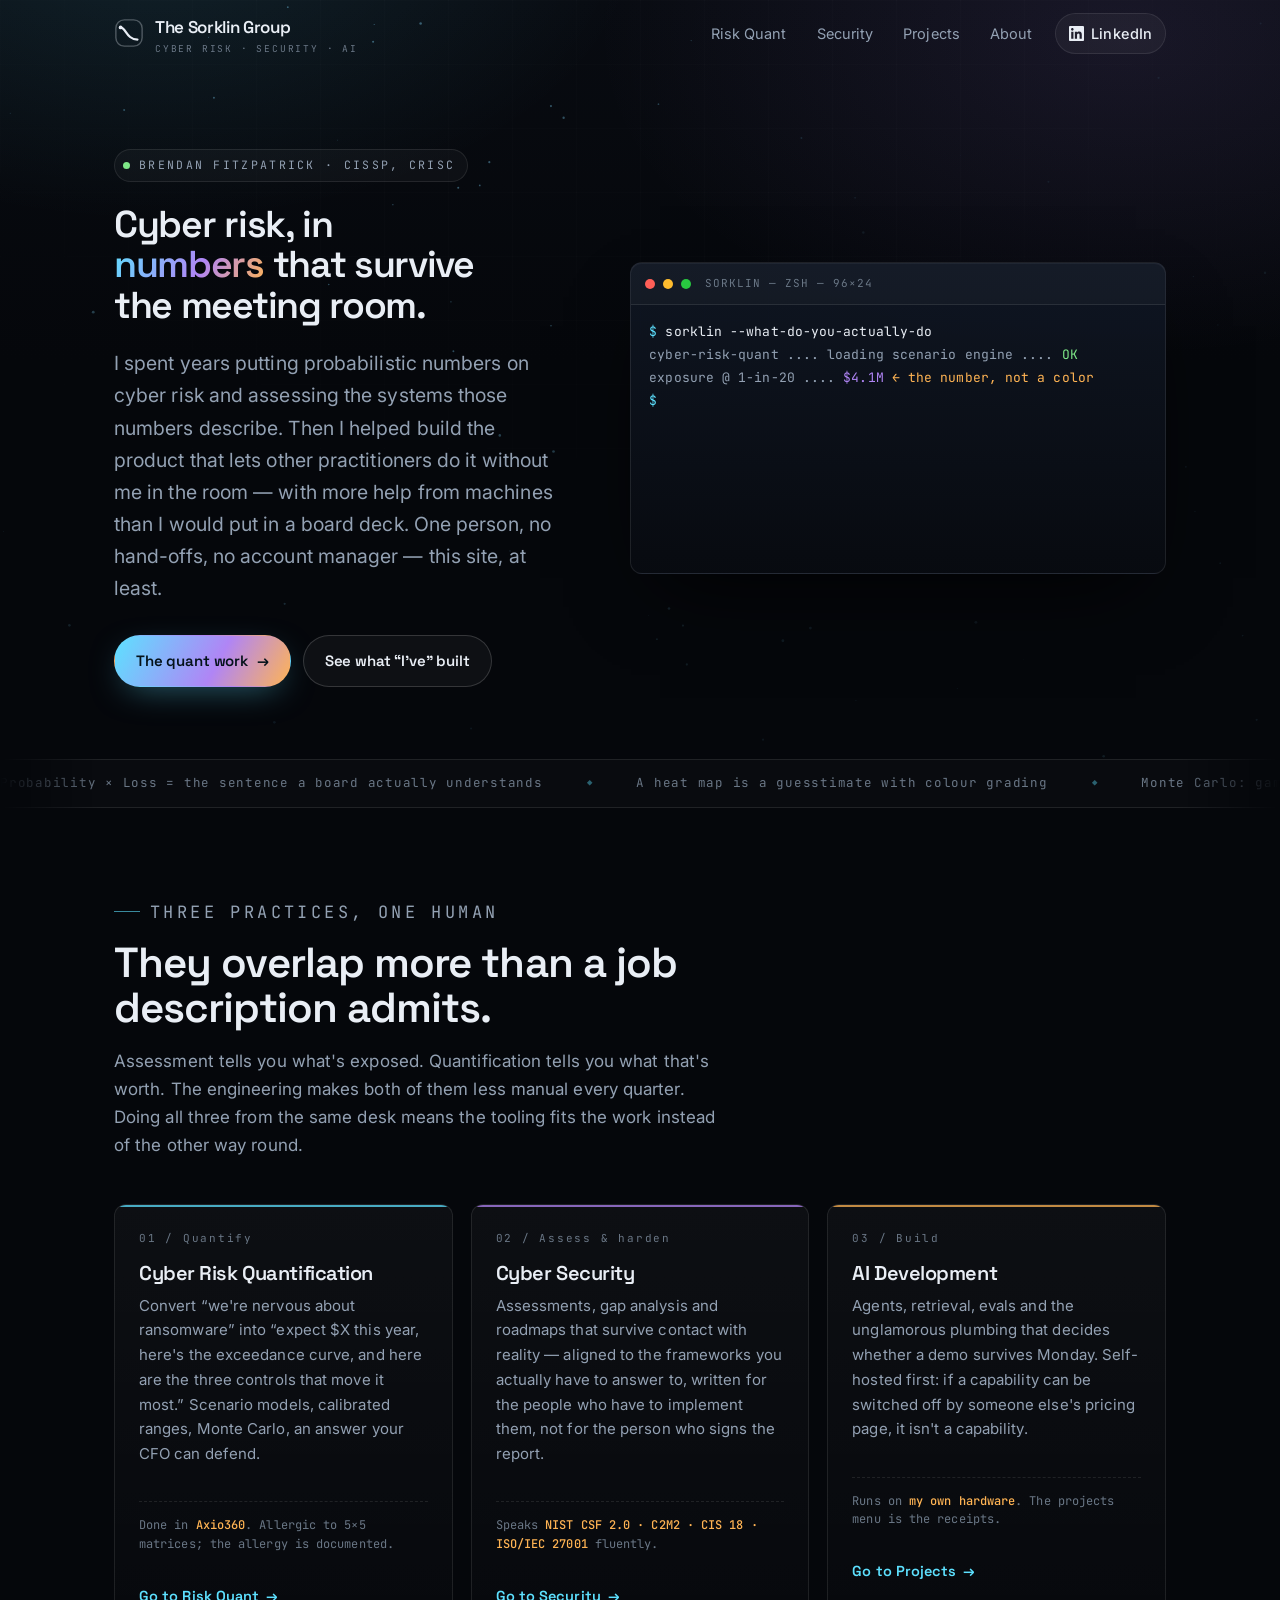
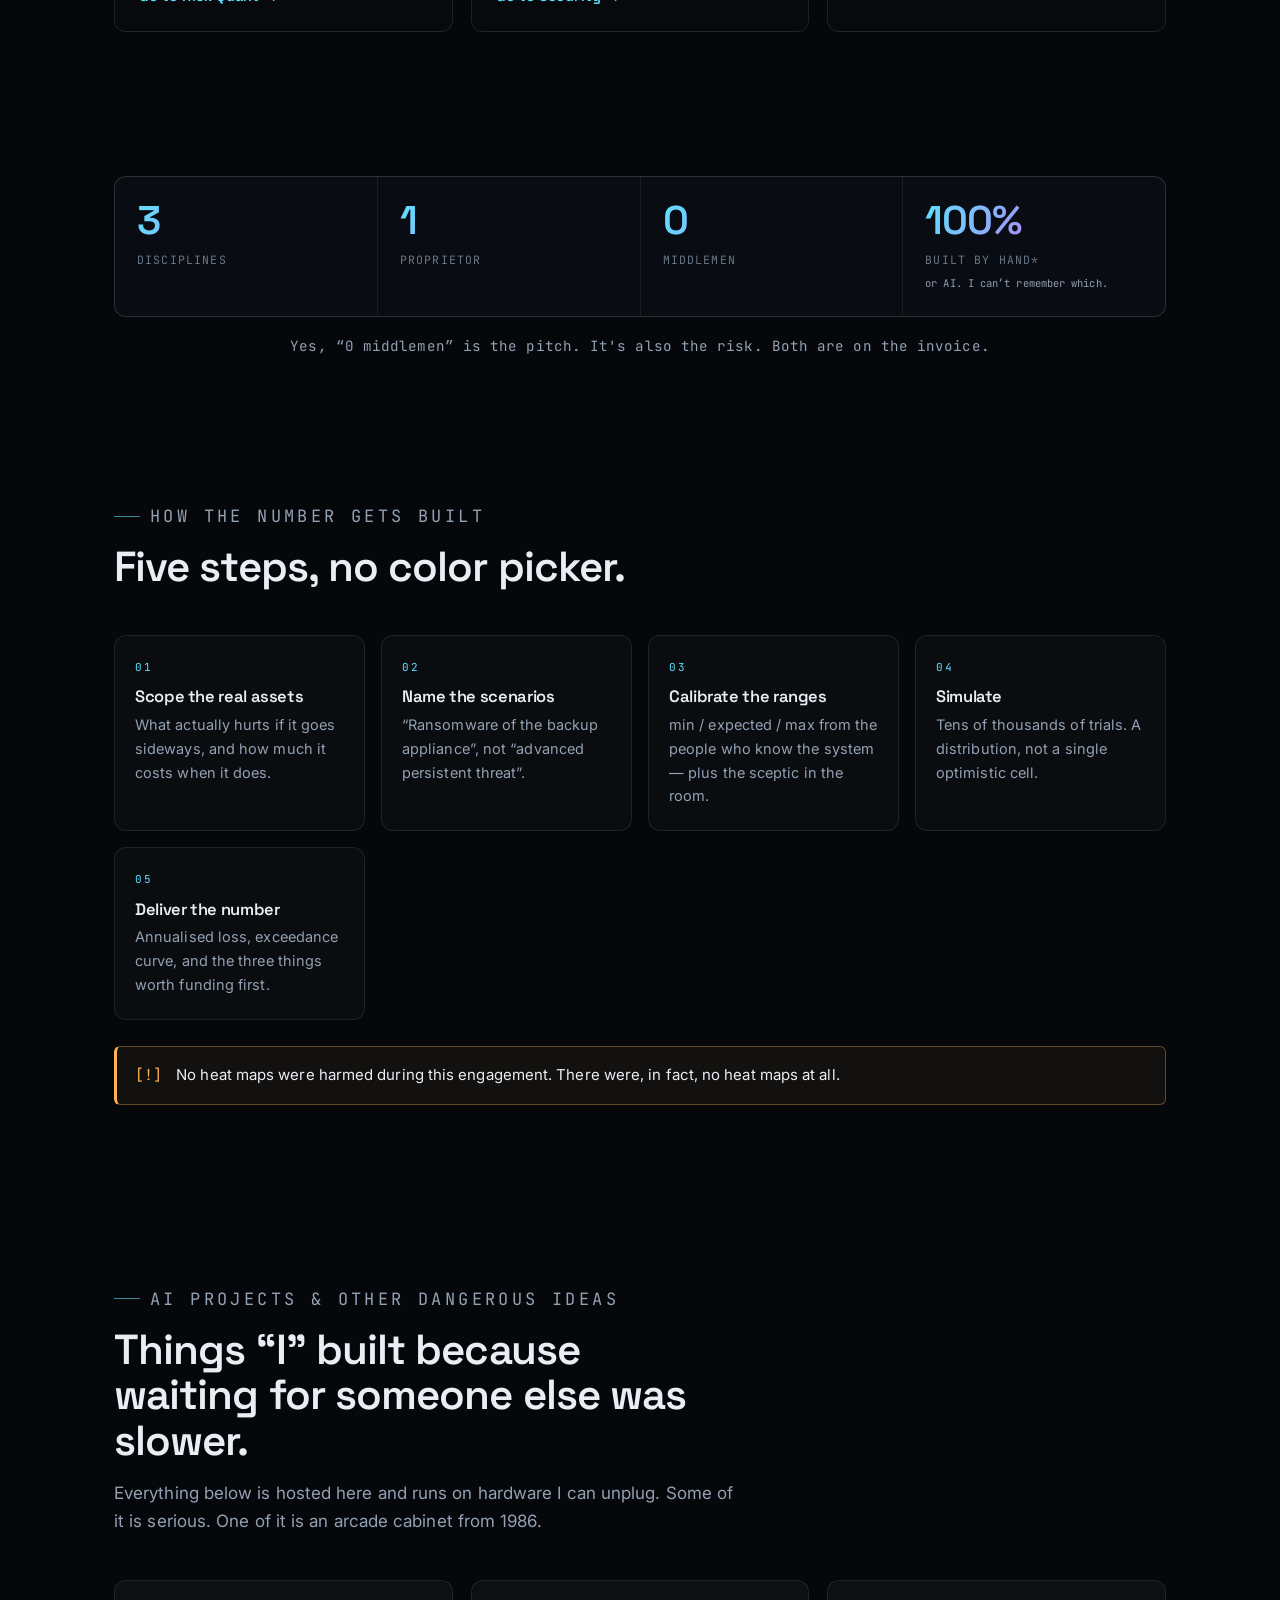
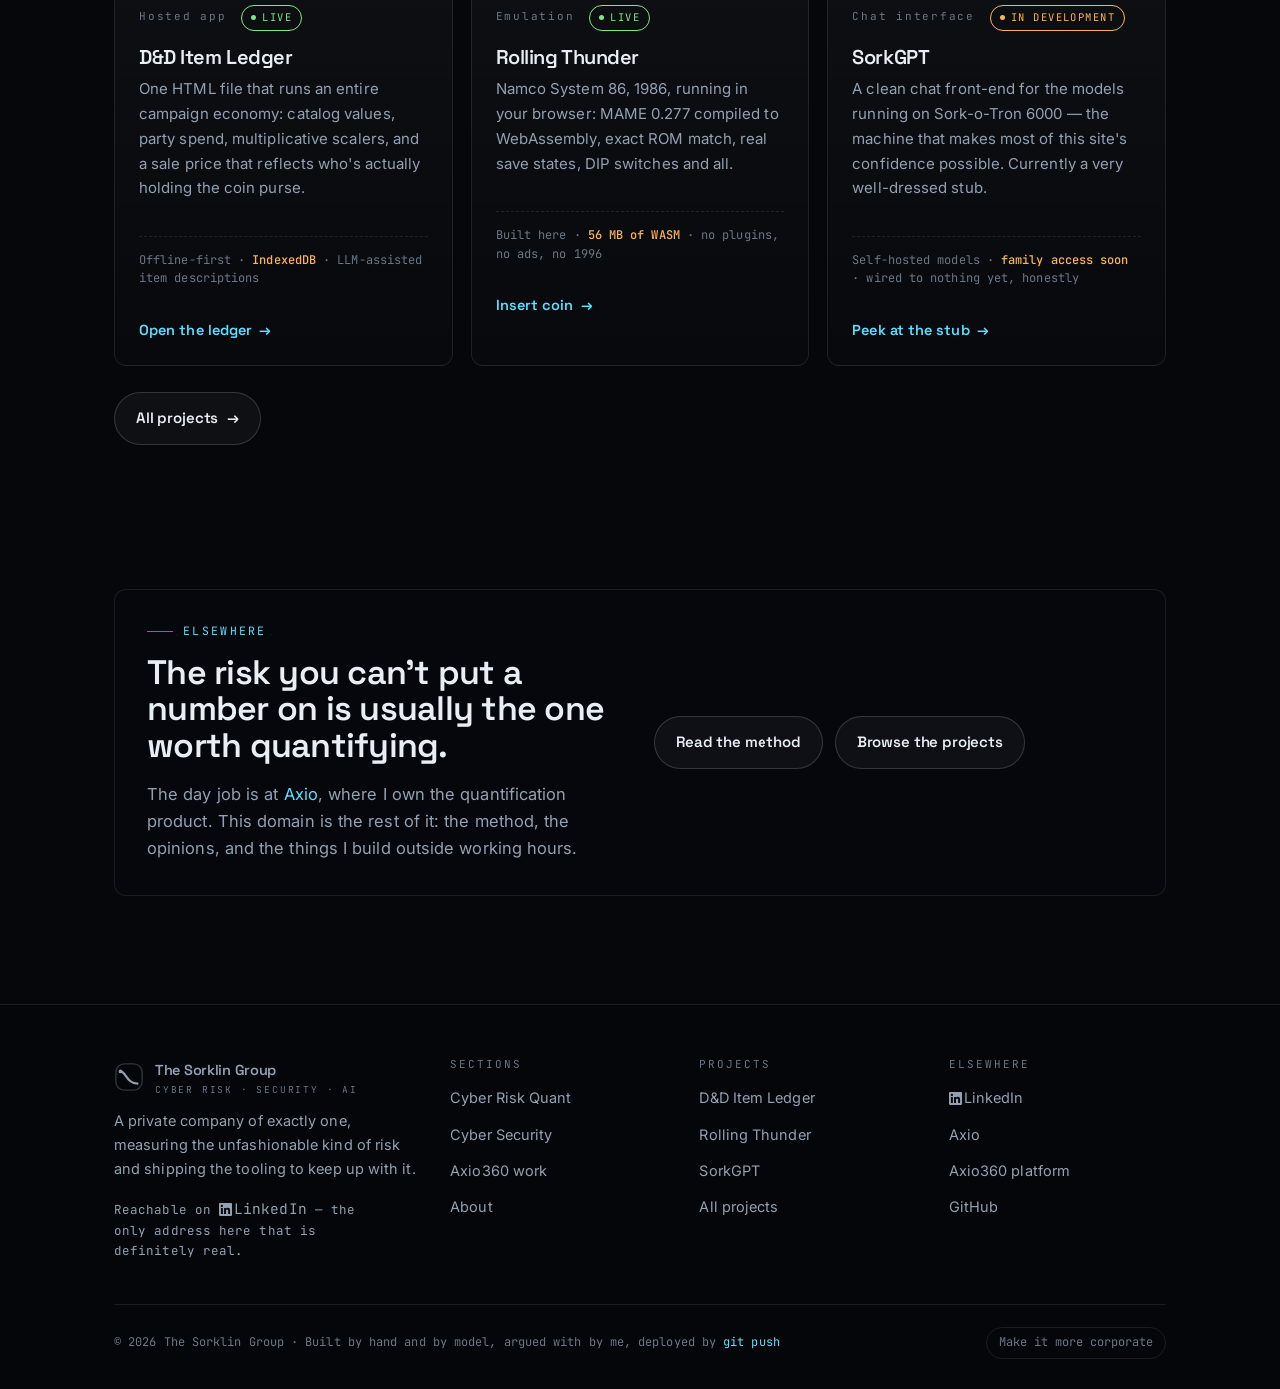
==== index.html @ f6908bef "Copy edits and hero/terminal layout fixes - Reword about-page bio, timeline, and disclaimer callout " ====
<!DOCTYPE html>
<html lang="en">
<head>
<meta charset="utf-8">
<meta name="viewport" content="width=device-width, initial-scale=1">
<title>The Sorklin Group — Cyber Risk Quantification, Security &amp; AI</title>
<meta name="description" content="The personal site of Brendan Fitzpatrick, CISSP, CRISC — product owner of quantification at Axio. Cyber risk in dollars, security assessments that survive contact, and AI projects that actually shipped.">
<meta property="og:title" content="The Sorklin Group">
<meta property="og:description" content="Cyber risk quantification, cybersecurity and applied AI — measured in dollars, not colours.">
<meta property="og:type" content="website">
<meta property="og:url" content="https://www.sorklin.com/">
<meta name="theme-color" content="#05070b">
<link rel="icon" href="/assets/img/favicon.svg" type="image/svg+xml">
<link rel="canonical" href="https://www.sorklin.com/">
<link rel="preconnect" href="https://fonts.googleapis.com">
<link rel="preconnect" href="https://fonts.gstatic.com" crossorigin>
<link href="https://fonts.googleapis.com/css2?family=Space+Grotesk:wght@500;600&family=JetBrains+Mono:wght@400;500&family=Inter:wght@400;500&display=swap" rel="stylesheet">
<link rel="stylesheet" href="/assets/css/site.css">
</head>
<body>

<a href="#main" class="sr-only">Skip to content</a>

<nav class="site-nav">
  <div class="nav-inner">
    <a class="brand" href="/">
      <svg class="mark" viewBox="0 0 32 32" fill="none" stroke="currentColor" aria-hidden="true">
        <rect x="2" y="2" width="28" height="28" rx="9" stroke-opacity=".3" stroke-width="1.5"/>
        <path class="curve" d="M7 10c5.5 0 6.5 13 18 13" stroke-width="2.4" stroke-linecap="round"/>
        <circle cx="7" cy="10" r="2" fill="currentColor" stroke="none"/>
      </svg>
      <span>The Sorklin Group<small>Cyber risk · Security · AI</small></span>
    </a>
    <button class="nav-toggle" aria-expanded="false" aria-label="Toggle navigation"><span></span></button>
    <div class="nav-links">
      <a href="/cyber-risk-quant/">Risk Quant</a>
      <a href="/cyber-security/">Security</a>
      <a href="/projects/">Projects</a>
      <a href="/about/">About</a>
      <a class="nav-cta li" href="https://www.linkedin.com/in/brendan-j-fitzpatrick/" rel="noopener me" target="_blank"><svg class="li-mark" viewBox="0 0 24 24" aria-hidden="true"><path fill="currentColor" d="M20.447 20.452h-3.554v-5.569c0-1.328-.027-3.037-1.852-3.037-1.853 0-2.136 1.445-2.136 2.939v5.667H9.351V9h3.414v1.561h.046c.477-.9 1.637-1.85 3.37-1.85 3.601 0 4.267 2.37 4.267 5.455v6.286zM5.337 7.433c-1.144 0-2.063-.926-2.063-2.065 0-1.138.92-2.063 2.063-2.063 1.14 0 2.064.925 2.064 2.063 0 1.139-.925 2.065-2.064 2.065zm1.782 13.019H3.555V9h3.564v11.452zM22.225 0H1.771C.792 0 0 .774 0 1.729v20.542C0 23.227.792 24 1.771 24h20.451C23.2 24 24 23.227 24 22.271V1.729C24 .774 23.2 0 22.222 0h.003z"/></svg><span>LinkedIn</span></a>
    </div>
  </div>
</nav>

<main id="main">

  <!-- ══════════════════════════════════════════════════════════ hero ══ -->
  <header class="hero">
    <canvas id="field" aria-hidden="true"></canvas>
    <div class="wrap">
      <div class="hero-grid hero-grid--term">
        <div class="hero-copy">
          <span class="eyebrow"><span class="dot"></span> Brendan Fitzpatrick · CISSP, CRISC</span>
          <h1 class="display">
            <span class="line">Cyber risk, in</span>
            <span class="line"><span class="grad" data-scramble>numbers</span> that survive</span>
            <span class="line">the meeting room.</span>
          </h1>
          <p class="lede">
            <span data-joke>I spent years putting probabilistic numbers on cyber risk and assessing the systems
              those numbers describe. Then I helped build the product that lets other practitioners do it without me in
              the room — with more help from machines than I would put in a board deck. One person, no hand-offs,
              no account manager — this site, at least.</span>
            <span data-corp>Twenty-seven years in security and technology, most of the last eleven quantifying cyber
              risk and assessing the systems behind it across insurance, legal and regulated environments — now
              productised: I do product management for the quantification capability at Axio and head the modelling
              team behind it.</span>
          </p>
          <div class="cta-row">
            <a class="btn btn-primary" href="/cyber-risk-quant/">The quant work <span class="arrow">→</span></a>
            <a class="btn btn-ghost" href="/projects/">See what “I’ve” built</a>
          </div>
        </div>

        <div class="terminal" data-terminal aria-label="What I do, expressed as a terminal session">
          <div class="terminal-bar"><i></i><i></i><i></i><span>sorklin — zsh — 96×24</span></div>
          <div class="terminal-body">
            <div class="ln cmd" data-line>sorklin --what-do-you-actually-do</div>
            <div class="ln out" data-line data-delay="140">cyber-risk-quant .... loading scenario engine .... <span class="ok">OK</span></div>
            <div class="ln out" data-line>exposure @ 1-in-20 .... <span class="key">$4.1M</span> <span class="warn">← the number, not a color</span></div>
            <div class="ln out" data-line>cyber-security ...... csf2 · c2m2 · cis-18 · iso-27k ..... <span class="ok">OK</span></div>
            <div class="ln out" data-line>ai-projects ......... ledger · rthunder · chat ... <span class="ok">SHIPPING</span></div>
            <div class="ln cmd" data-line data-delay="420">sorklin --capacity</div>
            <div class="ln out" data-line>1 proprietor · 0 middlemen · <span class="warn">100%</span> of the blame is mine</div>
            <div class="ln out" data-line>and that, somehow, is the selling point</div>
          </div>
        </div>
      </div>
    </div>
  </header>

  <!-- ═══════════════════════════════════════════════════════ ticker ══ -->
  <div class="ticker" aria-hidden="true">
    <div class="ticker-track">
      <span>Probability × Loss = the sentence a board actually understands</span>
      <span>A heat map is a guesstimate with colour grading</span>
      <span>Monte Carlo: gambling, but for risk</span>
      <span>If it isn't in dollars it isn't a risk register, it's a to-do list</span>
      <span>Your posture is fine. Your third party's is not</span>
      <span>Uncertainty is measurable — ask it for a range</span>
    </div>
  </div>

  <!-- ═══════════════════════════════════════════════════ practices ══ -->
  <section class="section" id="practice">
    <div class="wrap">
      <div class="section-head reveal">
        <p class="kicker">Three practices, one human</p>
        <h2 class="title">They overlap more than a job description admits.</h2>
        <p>Assessment tells you what's exposed. Quantification tells you what that's worth.
          The engineering makes both of them less manual every quarter. Doing all three from the same desk
          means the tooling fits the work instead of the other way round.</p>
      </div>

      <div class="grid c3">
        <article class="card tint-cyan reveal">
          <div class="card-index">01 / Quantify</div>
          <h3>Cyber Risk Quantification</h3>
          <p>Convert “we're nervous about ransomware” into “expect $X this year, here's the exceedance curve,
            and here are the three controls that move it most.” Scenario models, calibrated ranges, Monte Carlo,
            an answer your CFO can defend.</p>
          <p class="card-note">Done in <b>Axio360</b>. Allergic to 5×5 matrices; the allergy is documented.</p>
          <a class="card-link" href="/cyber-risk-quant/">Go to Risk Quant <span class="arrow">→</span></a>
        </article>

        <article class="card tint-violet reveal" data-delay="90">
          <div class="card-index">02 / Assess &amp; harden</div>
          <h3>Cyber Security</h3>
          <p>Assessments, gap analysis and roadmaps that survive contact with reality — aligned to the frameworks
            you actually have to answer to, written for the people who have to implement them, not for the
            person who signs the report.</p>
          <p class="card-note">Speaks <b>NIST CSF 2.0 · C2M2 · CIS 18 · ISO/IEC 27001</b> fluently.</p>
          <a class="card-link" href="/cyber-security/">Go to Security <span class="arrow">→</span></a>
        </article>

        <article class="card tint-amber reveal" data-delay="180">
          <div class="card-index">03 / Build</div>
          <h3>AI Development</h3>
          <p>Agents, retrieval, evals and the unglamorous plumbing that decides whether a demo survives Monday.
            Self-hosted first: if a capability can be switched off by someone else's pricing page,
            it isn't a capability.</p>
          <p class="card-note">Runs on <b>my own hardware</b>. The projects menu is the receipts.</p>
          <a class="card-link" href="/projects/">Go to Projects <span class="arrow">→</span></a>
        </article>
      </div>
    </div>
  </section>

  <!-- ═══════════════════════════════════════════════════ stats strip ══ -->
  <section class="section tight">
    <div class="wrap">
      <div class="stat-row reveal">
        <div class="stat"><div class="n"><span data-count="3">3</span></div><div class="l">Disciplines</div></div>
        <div class="stat"><div class="n"><span data-count="1">1</span></div><div class="l">Proprietor</div></div>
        <div class="stat"><div class="n"><span data-count="0">0</span></div><div class="l">Middlemen</div></div>
        <div class="stat">
          <div class="n"><span data-count="100" data-suffix="%">100%</span></div>
          <div class="l"><span data-joke>Built by hand*</span><span data-corp>Built by hand</span></div>
          <div class="dim mono" style="font-size:10.5px;margin-top:5px" data-joke>or AI. I can&rsquo;t remember which.</div>
        </div>
      </div>
      <p class="center dim mono reveal" style="margin-top:18px" data-joke>
        Yes, “0 middlemen” is the pitch. It's also the risk. Both are on the invoice.
      </p>
    </div>
  </section>

  <!-- ══════════════════════════════════════════ how the number forms ══ -->
  <section class="section" id="method">
    <div class="wrap">
      <div class="section-head reveal">
        <p class="kicker">How the number gets built</p>
        <h2 class="title">Five steps, no color picker.</h2>
      </div>
      <div class="steps">
        <div class="step reveal"><h3>Scope the real assets</h3><p>What actually hurts if it goes sideways, and how much it costs when it does.</p></div>
        <div class="step reveal" data-delay="70"><h3>Name the scenarios</h3><p>“Ransomware of the backup appliance”, not “advanced persistent threat”.</p></div>
        <div class="step reveal" data-delay="140"><h3>Calibrate the ranges</h3><p>min / expected / max from the people who know the system — plus the sceptic in the room.</p></div>
        <div class="step reveal" data-delay="210"><h3>Simulate</h3><p>Tens of thousands of trials. A distribution, not a single optimistic cell.</p></div>
        <div class="step reveal" data-delay="280"><h3>Deliver the number</h3><p>Annualised loss, exceedance curve, and the three things worth funding first.</p></div>
      </div>
      <div class="callout reveal" style="margin-top:26px" data-joke>
        <span class="ico">[!]</span>
        <div>No heat maps were harmed during this engagement. There were, in fact, no heat maps at all.</div>
      </div>
    </div>
  </section>

  <!-- ═══════════════════════════════════════════════════════ projects ══ -->
  <section class="section" id="projects">
    <div class="wrap">
      <div class="section-head reveal">
        <p class="kicker">AI projects &amp; other dangerous ideas</p>
        <h2 class="title">Things “I” built because waiting for someone else was slower.</h2>
        <p>Everything below is hosted here and runs on hardware I can unplug.
          Some of it is serious. One of it is an arcade cabinet from 1986.</p>
      </div>

      <div class="grid c3">
        <a class="card reveal" href="/projects/dnd-shop/" target="_blank" rel="noopener">
          <div class="card-index">Hosted app <span class="badge live" style="margin-left:6px">Live</span></div>
          <h3>D&amp;D Item Ledger</h3>
          <p>One HTML file that runs an entire campaign economy: catalog values, party spend,
            multiplicative scalers, and a sale price that reflects who's actually holding the coin purse.</p>
          <p class="card-note">Offline-first · <b>IndexedDB</b> · LLM-assisted item descriptions</p>
          <span class="card-link">Open the ledger <span class="arrow">→</span></span>
        </a>

        <a class="card reveal" data-delay="90" href="/projects/rthunder/">
          <div class="card-index">Emulation <span class="badge live" style="margin-left:6px">Live</span></div>
          <h3>Rolling Thunder</h3>
          <p>Namco System 86, 1986, running in your browser: MAME 0.277 compiled to WebAssembly, exact ROM match,
            real save states, DIP switches and all.</p>
          <p class="card-note">Built here · <b>56 MB of WASM</b> · no plugins, no ads, no 1996</p>
          <span class="card-link">Insert coin <span class="arrow">→</span></span>
        </a>

        <a class="card reveal" data-delay="180" href="/projects/sorkgpt/">
          <div class="card-index">Chat interface <span class="badge dev" style="margin-left:6px">In development</span></div>
          <h3>SorkGPT</h3>
          <p>A clean chat front-end for the models running on Sork-o-Tron 6000 — the machine that makes most of
            this site's confidence possible. Currently a very well-dressed stub.</p>
          <p class="card-note">Self-hosted models · <b>family access soon</b> · wired to nothing yet, honestly</p>
          <span class="card-link">Peek at the stub <span class="arrow">→</span></span>
        </a>
      </div>

      <p class="reveal" style="margin-top:26px">
        <a class="btn btn-ghost" href="/projects/">All projects <span class="arrow">→</span></a>
      </p>
    </div>
  </section>

  <!-- ═══════════════════════════════════════════════════════════ cta ══ -->
  <section class="section tight">
    <div class="wrap">
      <div class="panel ink reveal">
        <div class="grid c2" style="align-items:center;gap:28px">
          <div>
            <p class="kicker">Elsewhere</p>
            <h2 class="title" style="font-size:clamp(24px,2.8vw,34px)">
              <span data-joke>The risk you can't put a number on is usually the one worth quantifying.</span>
              <span data-corp>Start with the exposure you find hardest to estimate.</span>
            </h2>
            <p class="dim">The day job is at <a href="https://axio.com/" rel="noopener" target="_blank">Axio</a>, where I own the quantification product.
              This domain is the rest of it: the method, the opinions, and the things I build outside working hours.</p>
          </div>
          <div class="cta-row" style="justify-content:flex-start">
            <a class="btn btn-ghost" href="/cyber-risk-quant/">Read the method</a>
            <a class="btn btn-ghost" href="/projects/">Browse the projects</a>
          </div>
        </div>
      </div>
    </div>
  </section>
</main>

<!-- ═══════════════════════════════════════════════════════════ footer ══ -->
<footer class="site-foot">
  <div class="wrap">
    <div class="foot-grid">
      <div>
        <a class="brand" href="/" style="margin-bottom:14px">
          <svg class="mark" viewBox="0 0 32 32" fill="none" stroke="currentColor" aria-hidden="true">
            <rect x="2" y="2" width="28" height="28" rx="9" stroke-opacity=".3" stroke-width="1.5"/>
            <path d="M7 10c5.5 0 6.5 13 18 13" stroke-width="2.4" stroke-linecap="round"/>
            <circle cx="7" cy="10" r="2" fill="currentColor" stroke="none"/>
          </svg>
          <span>The Sorklin Group<small>Cyber risk · Security · AI</small></span>
        </a>
        <p class="foot-blurb" data-joke>
          A private company of exactly one, measuring the unfashionable kind of risk
          and shipping the tooling to keep up with it.
        </p>
        <p class="foot-blurb" data-corp>
          The personal site of Brendan Fitzpatrick: cyber risk quantification,
          security assessment and applied AI engineering.
        </p>
        <p class="foot-blurb dim mono" style="font-size:12.5px">Reachable on <a href="https://www.linkedin.com/in/brendan-j-fitzpatrick/" rel="noopener me" target="_blank"><svg class="li-mark" viewBox="0 0 24 24" aria-hidden="true"><path fill="currentColor" d="M20.447 20.452h-3.554v-5.569c0-1.328-.027-3.037-1.852-3.037-1.853 0-2.136 1.445-2.136 2.939v5.667H9.351V9h3.414v1.561h.046c.477-.9 1.637-1.85 3.37-1.85 3.601 0 4.267 2.37 4.267 5.455v6.286zM5.337 7.433c-1.144 0-2.063-.926-2.063-2.065 0-1.138.92-2.063 2.063-2.063 1.14 0 2.064.925 2.064 2.063 0 1.139-.925 2.065-2.064 2.065zm1.782 13.019H3.555V9h3.564v11.452zM22.225 0H1.771C.792 0 0 .774 0 1.729v20.542C0 23.227.792 24 1.771 24h20.451C23.2 24 24 23.227 24 22.271V1.729C24 .774 23.2 0 22.222 0h.003z"/></svg><span>LinkedIn</span></a> &mdash; the only address here that is definitely real.</p>
      </div>
      <div>
        <h4>Sections</h4>
        <ul>
          <li><a href="/cyber-risk-quant/">Cyber Risk Quant</a></li>
          <li><a href="/cyber-security/">Cyber Security</a></li>
          <li><a href="/cyber-risk-quant/#axio">Axio360 work</a></li>
          <li><a href="/about/">About</a></li>
        </ul>
      </div>
      <div>
        <h4>Projects</h4>
        <ul>
          <li><a href="/projects/dnd-shop/" target="_blank" rel="noopener">D&amp;D Item Ledger</a></li>
          <li><a href="/projects/rthunder/">Rolling Thunder</a></li>
          <li><a href="/projects/sorkgpt/">SorkGPT</a></li>
          <li><a href="/projects/">All projects</a></li>
        </ul>
      </div>
      <div>
        <h4>Elsewhere</h4>
        <ul>
              <li><a href="https://www.linkedin.com/in/brendan-j-fitzpatrick/" rel="noopener me" target="_blank"><svg class="li-mark" viewBox="0 0 24 24" aria-hidden="true"><path fill="currentColor" d="M20.447 20.452h-3.554v-5.569c0-1.328-.027-3.037-1.852-3.037-1.853 0-2.136 1.445-2.136 2.939v5.667H9.351V9h3.414v1.561h.046c.477-.9 1.637-1.85 3.37-1.85 3.601 0 4.267 2.37 4.267 5.455v6.286zM5.337 7.433c-1.144 0-2.063-.926-2.063-2.065 0-1.138.92-2.063 2.063-2.063 1.14 0 2.064.925 2.064 2.063 0 1.139-.925 2.065-2.064 2.065zm1.782 13.019H3.555V9h3.564v11.452zM22.225 0H1.771C.792 0 0 .774 0 1.729v20.542C0 23.227.792 24 1.771 24h20.451C23.2 24 24 23.227 24 22.271V1.729C24 .774 23.2 0 22.222 0h.003z"/></svg>LinkedIn</a></li>
      <li><a href="https://axio.com/" rel="noopener" target="_blank">Axio</a></li>
          <li><a href="https://axio.com/axio360-platform/" rel="noopener" target="_blank">Axio360 platform</a></li>
          <li><a href="https://github.com/sorklin" rel="noopener" target="_blank">GitHub</a></li>
        </ul>
      </div>
    </div>
    <div class="foot-bottom">
      <span>© 2026 The Sorklin Group · Built by hand and by model, argued with by me, deployed by <span class="accent">git push</span></span>
      <span class="corp-note">Corporate mode active. The jokes are still in the source.</span>
      <button type="button" data-corporate-toggle>Make it more corporate</button>
    </div>
  </div>
</footer>

<script src="/assets/js/site.js" defer></script>
</body>
</html>
---- assets/css/site.css ----
/* ==========================================================================
   Sorklin Group — design system
   Dark, quiet, a little smug. One stylesheet, no frameworks, no build step.
   ========================================================================== */

/* --------------------------------------------------------------- tokens -- */
:root {
  --bg: #05070b;
  --bg-2: #080b11;
  --panel: #0c111a;
  --panel-2: #101724;
  --line: rgba(255, 255, 255, 0.09);
  --line-2: rgba(255, 255, 255, 0.16);
  --ink: #e9eef5;
  --dim: #93a1b3;
  --dim-2: #6a7786;

  --cyan: #5de1ff;
  --violet: #b085f5;
  --amber: #ffb454;
  --green: #7ee787;
  --red: #ff6f6f;

  --grad: linear-gradient(118deg, var(--cyan), var(--violet) 58%, var(--amber));
  --grad-soft: linear-gradient(118deg, rgba(93, 225, 255, 0.14), rgba(176, 133, 245, 0.14));

  --r-sm: 6px;
  --r: 12px;
  --r-lg: 20px;

  --mono: "JetBrains Mono", ui-monospace, "SF Mono", Consolas, "Liberation Mono", monospace;
  --sans: "Space Grotesk", Inter, system-ui, -apple-system, "Segoe UI", sans-serif;
  --body: Inter, "Space Grotesk", system-ui, -apple-system, "Segoe UI", sans-serif;

  --pad: clamp(20px, 5vw, 64px);
  --maxw: 1180px;
  --nav-h: 68px;
  --ease: cubic-bezier(0.22, 0.61, 0.36, 1);
}

/* ---------------------------------------------------------------- base -- */
* { box-sizing: border-box; }

html { scroll-behavior: smooth; -webkit-text-size-adjust: 100%; }

body {
  margin: 0;
  background: var(--bg);
  color: var(--ink);
  font-family: var(--body);
  font-size: 16.5px;
  line-height: 1.65;
  letter-spacing: 0.005em;
  overflow-x: hidden;
  -webkit-font-smoothing: antialiased;
}

/* page-level ambience: a fixed grid + two soft blooms behind everything */
body::before {
  content: "";
  position: fixed;
  inset: 0;
  z-index: -2;
  background:
    radial-gradient(700px 420px at 12% -8%, rgba(93, 225, 255, 0.11), transparent 70%),
    radial-gradient(760px 460px at 88% 4%, rgba(176, 133, 245, 0.10), transparent 70%),
    linear-gradient(180deg, var(--bg-2), var(--bg) 40%);
}
body::after {
  content: "";
  position: fixed;
  inset: 0;
  z-index: -1;
  pointer-events: none;
  opacity: 0.5;
  background-image:
    linear-gradient(to right, rgba(255, 255, 255, 0.028) 1px, transparent 1px),
    linear-gradient(to bottom, rgba(255, 255, 255, 0.028) 1px, transparent 1px);
  background-size: 64px 64px;
  mask-image: radial-gradient(1200px 800px at 50% 0%, #000 30%, transparent 85%);
  -webkit-mask-image: radial-gradient(1200px 800px at 50% 0%, #000 30%, transparent 85%);
}

h1, h2, h3, h4 {
  font-family: var(--sans);
  font-weight: 600;
  line-height: 1.08;
  letter-spacing: -0.022em;
  margin: 0 0 0.5em;
}

p { margin: 0 0 1.1em; }
p:last-child { margin-bottom: 0; }

a { color: var(--cyan); text-decoration: none; text-underline-offset: 3px; }
a:hover { text-decoration: underline; }

::selection { background: rgba(93, 225, 255, 0.28); color: #fff; }

:focus-visible {
  outline: 2px solid var(--cyan);
  outline-offset: 3px;
  border-radius: 4px;
}

svg { display: block; }

.wrap {
  width: 100%;
  max-width: var(--maxw);
  margin-inline: auto;
  padding-inline: var(--pad);
}

.mono { font-family: var(--mono); font-size: 0.86em; }
.dim { color: var(--dim); }
.accent { color: var(--cyan); }
.nowrap { white-space: nowrap; }
.center { text-align: center; }
.sr-only {
  position: absolute; width: 1px; height: 1px; padding: 0; margin: -1px;
  overflow: hidden; clip: rect(0 0 0 0); white-space: nowrap; border: 0;
}

/* ----------------------------------------------------------------- nav -- */
.site-nav {
  position: fixed;
  top: 0;
  left: 0;
  right: 0;
  z-index: 80;
  height: var(--nav-h);
  display: flex;
  align-items: center;
  border-bottom: 1px solid transparent;
  transition: background 0.3s var(--ease), border-color 0.3s var(--ease), backdrop-filter 0.3s;
}
.site-nav.stuck {
  background: rgba(5, 7, 11, 0.72);
  backdrop-filter: blur(14px) saturate(140%);
  -webkit-backdrop-filter: blur(14px) saturate(140%);
  border-bottom-color: var(--line);
}
.nav-inner {
  width: 100%;
  max-width: var(--maxw);
  margin-inline: auto;
  padding-inline: var(--pad);
  display: flex;
  align-items: center;
  gap: 22px;
}
.brand {
  display: flex;
  align-items: center;
  gap: 11px;
  color: var(--ink);
  font-family: var(--sans);
  font-weight: 600;
  letter-spacing: -0.02em;
  font-size: 17px;
}
.brand:hover { text-decoration: none; }
.brand .mark { width: 30px; height: 30px; flex: none; }
.brand .mark .curve { stroke-dasharray: 66; stroke-dashoffset: 66; animation: draw 1.5s var(--ease) 0.15s forwards; }
.brand small {
  display: block;
  font-family: var(--mono);
  font-size: 9.5px;
  letter-spacing: 0.19em;
  text-transform: uppercase;
  color: var(--dim-2);
  font-weight: 400;
  line-height: 1;
  margin-top: 3px;
}
@keyframes draw { to { stroke-dashoffset: 0; } }

.nav-links {
  display: flex;
  align-items: center;
  gap: 4px;
  margin-left: auto;
}
.nav-links a {
  color: var(--dim);
  font-size: 14.5px;
  padding: 8px 13px;
  border-radius: 999px;
  transition: color 0.2s, background 0.2s;
}
.nav-links a:hover { color: var(--ink); background: rgba(255, 255, 255, 0.05); text-decoration: none; }
.nav-links a[aria-current="page"] { color: var(--ink); background: rgba(255, 255, 255, 0.07); }
.nav-links a.nav-cta {
  color: #04121a;
  background: var(--grad);
  font-weight: 600;
  margin-left: 6px;
}
.nav-links a.nav-cta:hover { filter: brightness(1.08); }

/* The nav's one external pill is a LinkedIn badge, not a call to action — so it is
   deliberately quieter than the gradient button it replaced. Hover borrows LinkedIn's
   own blue rather than the site palette, which is how brand badges should behave. */
.nav-links a.nav-cta.li {
  color: var(--ink-2);
  background: rgba(255, 255, 255, 0.04);
  border: 1px solid var(--line);
  font-weight: 500;
  display: inline-flex;
  align-items: center;
  gap: 7px;
}
.nav-links a.nav-cta.li:hover {
  color: var(--ink);
  background: rgba(10, 102, 194, 0.16);
  border-color: rgba(10, 102, 194, 0.7);
  filter: none;
}
.li-mark { width: 15px; height: 15px; display: block; flex: none; }
.foot-grid .li-mark, .foot-blurb .li-mark, .prose .li-mark {
  width: 13px; height: 13px;
  display: inline-block; vertical-align: -2px; margin-right: 2px;
}
/* The about page's hero badge: bigger, and it warms up to brand blue on hover. */
.li-badge {
  display: inline-flex; align-items: center; gap: 10px;
  padding: 11px 18px;
  border: 1px solid var(--line); border-radius: 999px;
  background: rgba(255, 255, 255, 0.04);
  color: var(--ink); text-decoration: none;
  font-weight: 600; font-size: 14.5px;
  transition: background .18s ease, border-color .18s ease, transform .18s ease;
}
.li-badge:hover { background: rgba(10, 102, 194, 0.18); border-color: rgba(10, 102, 194, .75); text-decoration: none; transform: translateY(-1px); }
.li-badge .li-mark { width: 19px; height: 19px; }
.li-badge small { display: block; font-weight: 400; font-size: 11.5px; color: var(--ink-3); letter-spacing: .02em; }

.nav-toggle {
  display: none;
  margin-left: auto;
  width: 42px; height: 42px;
  background: rgba(255, 255, 255, 0.05);
  border: 1px solid var(--line);
  border-radius: 10px;
  color: var(--ink);
  cursor: pointer;
  align-items: center;
  justify-content: center;
}
.nav-toggle span, .nav-toggle span::before, .nav-toggle span::after {
  content: ""; display: block; width: 17px; height: 1.5px; background: currentColor;
  transition: transform 0.25s var(--ease), opacity 0.2s;
}
.nav-toggle span::before { transform: translateY(-5.5px); }
.nav-toggle span::after { transform: translateY(4px); }
.nav-toggle[aria-expanded="true"] span { transform: rotate(45deg); }
.nav-toggle[aria-expanded="true"] span::before { opacity: 0; }
.nav-toggle[aria-expanded="true"] span::after { transform: translateY(0) rotate(-90deg); }

@media (max-width: 860px) {
  .nav-toggle { display: flex; }
  .nav-links {
    position: absolute;
    top: calc(var(--nav-h) - 6px);
    left: var(--pad); right: var(--pad);
    flex-direction: column;
    align-items: stretch;
    gap: 2px;
    padding: 10px;
    background: rgba(9, 12, 18, 0.97);
    border: 1px solid var(--line);
    border-radius: var(--r);
    backdrop-filter: blur(14px);
    box-shadow: 0 24px 60px rgba(0, 0, 0, 0.6);
    transform: translateY(-12px) scale(0.98);
    opacity: 0;
    pointer-events: none;
    transition: opacity 0.22s var(--ease), transform 0.22s var(--ease);
  }
  .nav-links.open { opacity: 1; transform: none; pointer-events: auto; }
  .nav-links a { padding: 12px 14px; border-radius: var(--r-sm); font-size: 15.5px; }
  .nav-links a.nav-cta { text-align: center; margin-left: 0; }
}

/* ---------------------------------------------------------------- hero -- */
.hero {
  position: relative;
  padding: calc(var(--nav-h) + clamp(44px, 9vh, 104px)) 0 clamp(48px, 8vh, 96px);
  overflow: hidden;
}
#field {
  position: absolute;
  inset: 0;
  width: 100%;
  height: 100%;
  z-index: 0;
  opacity: 0.85;
}
.hero .wrap { position: relative; z-index: 1; }
.hero-grid {
  display: grid;
  grid-template-columns: minmax(0, 1.08fr) minmax(0, 0.92fr);
  gap: clamp(28px, 5vw, 60px);
  align-items: center;
}
@media (max-width: 980px) {
  .hero-grid { grid-template-columns: 1fr; }
}

/* The hero copy column is roughly half the page, but .display sizes itself from
   the viewport — so the authored line breaks in a hero headline wrap early and
   the next line lands out of step with them. Size it from the column instead. */
.hero-copy { container-type: inline-size; }
.hero-copy .display { font-size: clamp(30px, 8.2cqw, 60px); }
@supports not (font-size: 1cqw) {
  .hero-copy .display { font-size: clamp(30px, 4.4vw, 58px); }
}
/* Too narrow for three authored lines to stay honest: let it flow and balance. */
@media (max-width: 560px) {
  .hero-copy .display .line { display: inline; }
  .hero-copy .display { text-wrap: balance; }
}

/* The home hero's terminal must not wrap its own output: a shell that breaks a
   command across lines reads as a broken site, and the longest line here is 59
   characters. So the terminal takes the wider column, and the type steps down
   before the text ever has to break. */
.hero-grid--term { grid-template-columns: minmax(0, 0.92fr) minmax(0, 1.08fr); }
.hero-grid--term .terminal { font-size: clamp(11.5px, 1.02vw, 13px); }
@media (max-width: 980px) {
  .hero-grid--term { grid-template-columns: 1fr; }
}

.eyebrow {
  display: inline-flex;
  align-items: center;
  gap: 9px;
  font-family: var(--mono);
  font-size: 11.5px;
  letter-spacing: 0.2em;
  text-transform: uppercase;
  color: var(--dim);
  padding: 6px 12px 6px 8px;
  border: 1px solid var(--line);
  border-radius: 999px;
  background: rgba(255, 255, 255, 0.03);
  margin-bottom: 22px;
}
.eyebrow .dot {
  width: 7px; height: 7px; border-radius: 50%;
  background: var(--green);
  box-shadow: 0 0 0 0 rgba(126, 231, 135, 0.6);
  animation: pulse 2.6s infinite;
}
@keyframes pulse {
  0% { box-shadow: 0 0 0 0 rgba(126, 231, 135, 0.55); }
  70% { box-shadow: 0 0 0 9px rgba(126, 231, 135, 0); }
  100% { box-shadow: 0 0 0 0 rgba(126, 231, 135, 0); }
}

.display {
  font-size: clamp(38px, 6.4vw, 74px);
  font-weight: 600;
  letter-spacing: -0.035em;
  margin: 0 0 22px;
}
.display .grad {
  background: var(--grad);
  -webkit-background-clip: text;
  background-clip: text;
  color: transparent;
}
.display .line { display: block; }

.lede {
  font-size: clamp(16.5px, 1.55vw, 19.5px);
  color: var(--dim);
  max-width: 54ch;
  margin-bottom: 30px;
}
.lede strong { color: var(--ink); font-weight: 500; }

.cta-row { display: flex; flex-wrap: wrap; gap: 12px; align-items: center; }

.btn {
  display: inline-flex;
  align-items: center;
  gap: 9px;
  padding: 13px 21px;
  border-radius: 999px;
  font-family: var(--sans);
  font-size: 15px;
  font-weight: 600;
  letter-spacing: -0.01em;
  border: 1px solid transparent;
  cursor: pointer;
  transition: transform 0.18s var(--ease), filter 0.2s, background 0.2s, border-color 0.2s, color 0.2s;
}
.btn:hover { text-decoration: none; transform: translateY(-2px); }
.btn:active { transform: translateY(0); }
.btn-primary {
  background: var(--grad);
  color: #04121a;
  box-shadow: 0 10px 34px -12px rgba(93, 225, 255, 0.5);
}
.btn-primary:hover { filter: brightness(1.07); }
.btn-ghost {
  color: var(--ink);
  background: rgba(255, 255, 255, 0.04);
  border-color: var(--line-2);
}
.btn-ghost:hover { background: rgba(255, 255, 255, 0.09); }
.btn .arrow { transition: transform 0.2s var(--ease); }
.btn:hover .arrow { transform: translateX(3px); }

/* ------------------------------------------------------------ terminal -- */
.terminal {
  border: 1px solid var(--line);
  border-radius: var(--r);
  background: linear-gradient(180deg, rgba(16, 23, 36, 0.92), rgba(8, 11, 17, 0.94));
  box-shadow: 0 34px 80px -30px rgba(0, 0, 0, 0.9), inset 0 1px 0 rgba(255, 255, 255, 0.05);
  overflow: hidden;
  font-family: var(--mono);
  font-size: 13px;
  line-height: 1.75;
}
.terminal-bar {
  display: flex;
  align-items: center;
  gap: 8px;
  padding: 11px 14px;
  border-bottom: 1px solid var(--line);
  background: rgba(255, 255, 255, 0.025);
}
.terminal-bar i { width: 10px; height: 10px; border-radius: 50%; background: #2a333f; }
.terminal-bar i:nth-child(1) { background: #ff5f57; }
.terminal-bar i:nth-child(2) { background: #febc2e; }
.terminal-bar i:nth-child(3) { background: #28c840; }
.terminal-bar span {
  margin-left: 6px;
  font-size: 11px;
  color: var(--dim-2);
  letter-spacing: 0.09em;
  text-transform: uppercase;
}
.terminal-body { padding: 16px 18px 20px; min-height: 268px; }
.terminal-body .ln { white-space: pre-wrap; overflow-wrap: break-word; }
.terminal-body .cmd { color: var(--ink); }
.terminal-body .cmd::before { content: "$ "; color: var(--cyan); }
.terminal-body .ok { color: var(--green); }
.terminal-body .warn { color: var(--amber); }
.terminal-body .out { color: var(--dim); }
.terminal-body .key { color: var(--violet); }
.terminal-body .caret {
  display: inline-block;
  width: 8px; height: 15px;
  vertical-align: -2px;
  background: var(--cyan);
  animation: blink 1.05s steps(2, start) infinite;
}
@keyframes blink { to { visibility: hidden; } }

/* ------------------------------------------------------------- ticker -- */
.ticker {
  border-block: 1px solid var(--line);
  background: rgba(255, 255, 255, 0.018);
  overflow: hidden;
  padding: 13px 0;
  mask-image: linear-gradient(90deg, transparent, #000 8%, #000 92%, transparent);
  -webkit-mask-image: linear-gradient(90deg, transparent, #000 8%, #000 92%, transparent);
}
.ticker-track {
  display: flex;
  width: max-content;
  gap: 44px;
  animation: slide 42s linear infinite;
}
.ticker:hover .ticker-track { animation-play-state: paused; }
.ticker-track span {
  font-family: var(--mono);
  font-size: 12.5px;
  letter-spacing: 0.06em;
  color: var(--dim-2);
  display: inline-flex;
  align-items: center;
  gap: 44px;
  white-space: nowrap;
}
.ticker-track span::after { content: "◆"; color: rgba(93, 225, 255, 0.4); font-size: 9px; }
@keyframes slide { to { transform: translateX(-50%); } }

/* ------------------------------------------------------------ sections -- */
.section { padding: clamp(64px, 10vh, 116px) 0; position: relative; }
.section.tight { padding-block: clamp(44px, 6vh, 74px); }
.section-head { max-width: 62ch; margin-bottom: clamp(30px, 5vh, 52px); }
.section-head.center { margin-inline: auto; }
.kicker {
  font-family: var(--mono);
  font-size: 11.5px;
  letter-spacing: 0.2em;
  text-transform: uppercase;
  color: var(--cyan);
  margin: 0 0 14px;
  display: flex;
  align-items: center;
  gap: 10px;
}
.kicker::before { content: ""; width: 26px; height: 1px; background: var(--cyan); opacity: 0.6; }
.section-head.center .kicker { justify-content: center; }
h2.title { font-size: clamp(27px, 3.5vw, 42px); margin-bottom: 16px; }
.section-head p { color: var(--dim); font-size: 17px; }

.rule { border: 0; border-top: 1px solid var(--line); margin: 0; }

/* --------------------------------------------------------------- cards -- */
.grid { display: grid; gap: 18px; }
.grid.c2 { grid-template-columns: repeat(2, minmax(0, 1fr)); }
.grid.c3 { grid-template-columns: repeat(3, minmax(0, 1fr)); }
.grid.c4 { grid-template-columns: repeat(4, minmax(0, 1fr)); }
@media (max-width: 900px) { .grid.c3, .grid.c4 { grid-template-columns: repeat(2, minmax(0, 1fr)); } }
@media (max-width: 620px) { .grid.c2, .grid.c3, .grid.c4 { grid-template-columns: 1fr; } }

.card {
  position: relative;
  display: flex;
  flex-direction: column;
  padding: 24px 24px 22px;
  border: 1px solid var(--line);
  border-radius: var(--r);
  background: linear-gradient(180deg, rgba(255, 255, 255, 0.035), rgba(255, 255, 255, 0.012));
  overflow: hidden;
  transition: transform 0.28s var(--ease), border-color 0.28s, box-shadow 0.28s;
}
.card::before {
  /* pointer-tracking glow; --mx/--my are set by site.js */
  content: "";
  position: absolute;
  inset: -1px;
  pointer-events: none;
  opacity: 0;
  transition: opacity 0.3s;
  background: radial-gradient(240px 180px at var(--mx, 50%) var(--my, 0%), rgba(93, 225, 255, 0.16), transparent 68%);
}
.card:hover {
  transform: translateY(-4px);
  border-color: var(--line-2);
  box-shadow: 0 26px 54px -28px rgba(0, 0, 0, 0.9);
}
.card:hover::before { opacity: 1; }
.card > * { position: relative; }
.card h3 { font-size: 20px; margin-bottom: 9px; }
.card p { color: var(--dim); font-size: 15px; }
.card .card-index {
  font-family: var(--mono);
  font-size: 11px;
  letter-spacing: 0.16em;
  color: var(--dim-2);
  margin-bottom: 16px;
}
.card .card-note {
  margin-top: 18px;
  padding-top: 14px;
  border-top: 1px dashed var(--line);
  font-family: var(--mono);
  font-size: 12px;
  color: var(--dim-2);
  line-height: 1.55;
}
.card .card-note b { color: var(--amber); font-weight: 500; }
.card-link {
  margin-top: 18px;
  display: inline-flex;
  align-items: center;
  gap: 7px;
  font-family: var(--sans);
  font-weight: 600;
  font-size: 14.5px;
  color: var(--cyan);
}
.card-link .arrow { transition: transform 0.2s var(--ease); }
.card:hover .card-link .arrow { transform: translateX(4px); }
a.card { color: inherit; }
a.card:hover { text-decoration: none; }
.card.tint-cyan::after, .card.tint-violet::after, .card.tint-amber::after {
  content: "";
  position: absolute;
  inset: 0 auto auto 0;
  width: 100%; height: 2px;
  background: var(--cyan);
  opacity: 0.75;
}
.card.tint-violet::after { background: var(--violet); }
.card.tint-amber::after { background: var(--amber); }

/* --------------------------------------------------------------- stats -- */
.stat-row { display: grid; grid-template-columns: repeat(4, minmax(0, 1fr)); gap: 1px; background: var(--line); border: 1px solid var(--line); border-radius: var(--r); overflow: hidden; }
@media (max-width: 780px) { .stat-row { grid-template-columns: repeat(2, minmax(0, 1fr)); } }
.stat { background: rgba(8, 11, 17, 0.86); padding: 24px 22px; }
.stat .n {
  font-family: var(--sans);
  font-size: clamp(28px, 3.4vw, 40px);
  font-weight: 600;
  letter-spacing: -0.03em;
  line-height: 1;
  background: var(--grad);
  -webkit-background-clip: text;
  background-clip: text;
  color: transparent;
}
.stat .l {
  margin-top: 10px;
  font-family: var(--mono);
  font-size: 11.5px;
  letter-spacing: 0.1em;
  text-transform: uppercase;
  color: var(--dim-2);
}

/* --------------------------------------------------------------- steps -- */
.steps { counter-reset: step; display: grid; gap: 16px; grid-template-columns: repeat(auto-fit, minmax(215px, 1fr)); }
.step { position: relative; padding: 22px 20px; border: 1px solid var(--line); border-radius: var(--r); background: rgba(255, 255, 255, 0.022); }
.step::before {
  counter-increment: step;
  content: "0" counter(step);
  font-family: var(--mono);
  font-size: 11px;
  letter-spacing: 0.16em;
  color: var(--cyan);
  display: block;
  margin-bottom: 12px;
}
.step h3 { font-size: 16.5px; margin-bottom: 7px; }
.step p { font-size: 14.5px; color: var(--dim); margin: 0; }

/* -------------------------------------------------------------- badges -- */
.badge {
  display: inline-flex;
  align-items: center;
  gap: 6px;
  font-family: var(--mono);
  font-size: 10.5px;
  letter-spacing: 0.14em;
  text-transform: uppercase;
  padding: 4px 9px;
  border-radius: 999px;
  border: 1px solid currentColor;
  line-height: 1.5;
}
.badge::before { content: ""; width: 5px; height: 5px; border-radius: 50%; background: currentColor; }
.badge.live { color: var(--green); }
.badge.dev { color: var(--amber); }
.badge.soon { color: var(--dim-2); }
.badge.info { color: var(--cyan); }

.chip {
  display: inline-block;
  font-family: var(--mono);
  font-size: 11.5px;
  color: var(--dim);
  background: rgba(255, 255, 255, 0.045);
  border: 1px solid var(--line);
  border-radius: 6px;
  padding: 3px 8px;
  margin: 0 5px 6px 0;
}

/* -------------------------------------------------------------- panels -- */
.panel {
  border: 1px solid var(--line);
  border-radius: var(--r);
  background: linear-gradient(180deg, rgba(255, 255, 255, 0.04), rgba(255, 255, 255, 0.014));
  padding: clamp(22px, 3vw, 32px);
}
.panel h3 { font-size: 19px; }
.panel.ink { background: rgba(6, 9, 14, 0.72); }

.callout {
  display: flex;
  gap: 14px;
  padding: 16px 18px;
  border: 1px solid rgba(255, 180, 84, 0.34);
  border-left: 3px solid var(--amber);
  border-radius: var(--r-sm);
  background: rgba(255, 180, 84, 0.06);
  font-size: 15px;
  color: var(--ink);
}
.callout .ico { flex: none; font-family: var(--mono); color: var(--amber); }
.callout a { color: var(--amber); }
.callout.info { border-color: rgba(93, 225, 255, 0.34); border-left-color: var(--cyan); background: rgba(93, 225, 255, 0.06); color: var(--ink); }
.callout.info .ico { color: var(--cyan); }
.callout.todo { border-style: dashed; }

/* --------------------------------------------------------------- table -- */
table.spec { width: 100%; border-collapse: collapse; font-size: 14.5px; }
table.spec th, table.spec td { text-align: left; padding: 12px 14px; border-bottom: 1px solid var(--line); vertical-align: top; }
table.spec th { font-family: var(--mono); font-size: 11px; letter-spacing: 0.14em; text-transform: uppercase; color: var(--dim-2); font-weight: 400; }
table.spec td:first-child { color: var(--ink); font-weight: 500; white-space: nowrap; }
table.spec tr:last-child td { border-bottom: 0; }
table.spec td { color: var(--dim); }

ul.ticks { list-style: none; padding: 0; margin: 0; display: grid; gap: 11px; }
ul.ticks li { position: relative; padding-left: 26px; color: var(--dim); font-size: 15.5px; }
ul.ticks li::before {
  content: "✓";
  position: absolute; left: 0; top: -1px;
  font-family: var(--mono);
  color: var(--green);
  font-size: 13px;
}
ul.ticks li b { color: var(--ink); font-weight: 500; }
ul.dashes { list-style: none; padding: 0; margin: 0; display: grid; gap: 10px; }
ul.dashes li { position: relative; padding-left: 20px; color: var(--dim); font-size: 15px; }
ul.dashes li::before { content: "—"; position: absolute; left: 0; color: var(--dim-2); }

/* -------------------------------------------------------------- footer -- */
.site-foot {
  border-top: 1px solid var(--line);
  background: rgba(5, 7, 11, 0.7);
  padding: clamp(40px, 6vh, 66px) 0 30px;
  margin-top: clamp(30px, 6vh, 60px);
}
.foot-grid { display: grid; grid-template-columns: 1.4fr 1fr 1fr 1fr; gap: 32px; }
@media (max-width: 860px) { .foot-grid { grid-template-columns: 1fr 1fr; } }
@media (max-width: 520px) { .foot-grid { grid-template-columns: 1fr; } }
.foot-grid h4 {
  font-family: var(--mono);
  font-size: 11px;
  letter-spacing: 0.18em;
  text-transform: uppercase;
  color: var(--dim-2);
  font-weight: 400;
  margin: 0 0 14px;
}
.foot-grid ul { list-style: none; padding: 0; margin: 0; display: grid; gap: 9px; }
.foot-grid a { color: var(--dim); font-size: 14.5px; }
.foot-grid a:hover { color: var(--cyan); text-decoration: none; }
.foot-blurb { color: var(--dim); font-size: 14.5px; max-width: 34ch; }
.foot-bottom {
  margin-top: 42px;
  padding-top: 22px;
  border-top: 1px solid var(--line);
  display: flex;
  flex-wrap: wrap;
  gap: 14px;
  align-items: center;
  justify-content: space-between;
  font-family: var(--mono);
  font-size: 12px;
  color: var(--dim-2);
}
.foot-bottom button {
  font: inherit;
  color: var(--dim-2);
  background: none;
  border: 1px solid var(--line);
  border-radius: 999px;
  padding: 5px 12px;
  cursor: pointer;
  transition: color 0.2s, border-color 0.2s;
}
.foot-bottom button:hover { color: var(--ink); border-color: var(--line-2); }

/* ------------------------------------------------------- page header -- */
.page-head {
  padding: calc(var(--nav-h) + clamp(48px, 8vh, 96px)) 0 clamp(30px, 5vh, 54px);
  border-bottom: 1px solid var(--line);
  position: relative;
}
.page-head .display { font-size: clamp(32px, 5.2vw, 58px); margin-bottom: 18px; }
.crumbs {
  font-family: var(--mono);
  font-size: 12px;
  color: var(--dim-2);
  margin-bottom: 20px;
  display: flex;
  gap: 8px;
  align-items: center;
}
.crumbs a { color: var(--dim-2); }
.crumbs a:hover { color: var(--cyan); text-decoration: none; }
.crumbs .sep { opacity: 0.5; }

/* ------------------------------------------------------------- reveal -- */
.reveal { opacity: 0; transform: translateY(18px); transition: opacity 0.7s var(--ease), transform 0.7s var(--ease); }
.reveal.in { opacity: 1; transform: none; }

/* --------------------------------------------------- corporate mode -- */
/* The "Make it corporate" toggle. Hides the jokes, swaps in board-safe copy. */
body.corporate [data-joke] { display: none !important; }
body.corporate [data-corp] { display: revert; }
[data-corp] { display: none; }
body.corporate { --cyan: #4a90d9; --violet: #6f7fa8; --amber: #8a9bb4; --grad: linear-gradient(118deg, #4a90d9, #6f7fa8); }
/* Gradient text uses color:transparent, so corporate mode has to undo that too —
   otherwise the headline silently disappears instead of going sober. */
body.corporate .display .grad,
body.corporate .stat .n { background: none; -webkit-background-clip: border-box; background-clip: border-box; color: var(--ink); }
.corp-note {
  display: none;
  font-family: var(--mono);
  font-size: 11.5px;
  letter-spacing: 0.12em;
  text-transform: uppercase;
  color: var(--dim-2);
}
body.corporate .corp-note { display: block; }

/* ----------------------------------------------------------- charts -- */
/* The loss-exceedance curve: pathLength="1" lets us draw it without knowing its length. */
figure.chart { margin: 0; }
.draw { width: 100%; height: auto; }
.draw .glow {
  stroke-dasharray: 1;
  stroke-dashoffset: 1;
  animation: drawline 2.1s var(--ease) 0.25s forwards;
  filter: drop-shadow(0 0 10px rgba(93, 225, 255, 0.35));
}
@keyframes drawline { to { stroke-dashoffset: 0; } }
.draw .fade { animation: fadein 0.9s var(--ease) 1.5s forwards; }
.draw .fade.d3 { animation-delay: 1.9s; }
@keyframes fadein { to { opacity: 1; } }
@media (prefers-reduced-motion: reduce) {
  .draw .glow { stroke-dashoffset: 0; }
  .draw .fade { opacity: 1; }
}

/* -------------------------------------------------------------- misc -- */
.two-col { display: grid; grid-template-columns: 1.15fr 0.85fr; gap: clamp(24px, 4vw, 48px); align-items: start; }
@media (max-width: 900px) { .two-col { grid-template-columns: 1fr; } }

.prose { max-width: 68ch; }
.prose h3 { font-size: 20px; margin-top: 34px; }
.prose p { color: var(--dim); }
.prose strong { color: var(--ink); }

/* ------------------------------------------------------- reduced motion */
@media (prefers-reduced-motion: reduce) {
  html { scroll-behavior: auto; }
  *, *::before, *::after {
    animation-duration: 0.001ms !important;
    animation-iteration-count: 1 !important;
    transition-duration: 0.001ms !important;
  }
  .reveal { opacity: 1; transform: none; }
  .ticker-track { animation: none; }
  #field { display: none; }
}
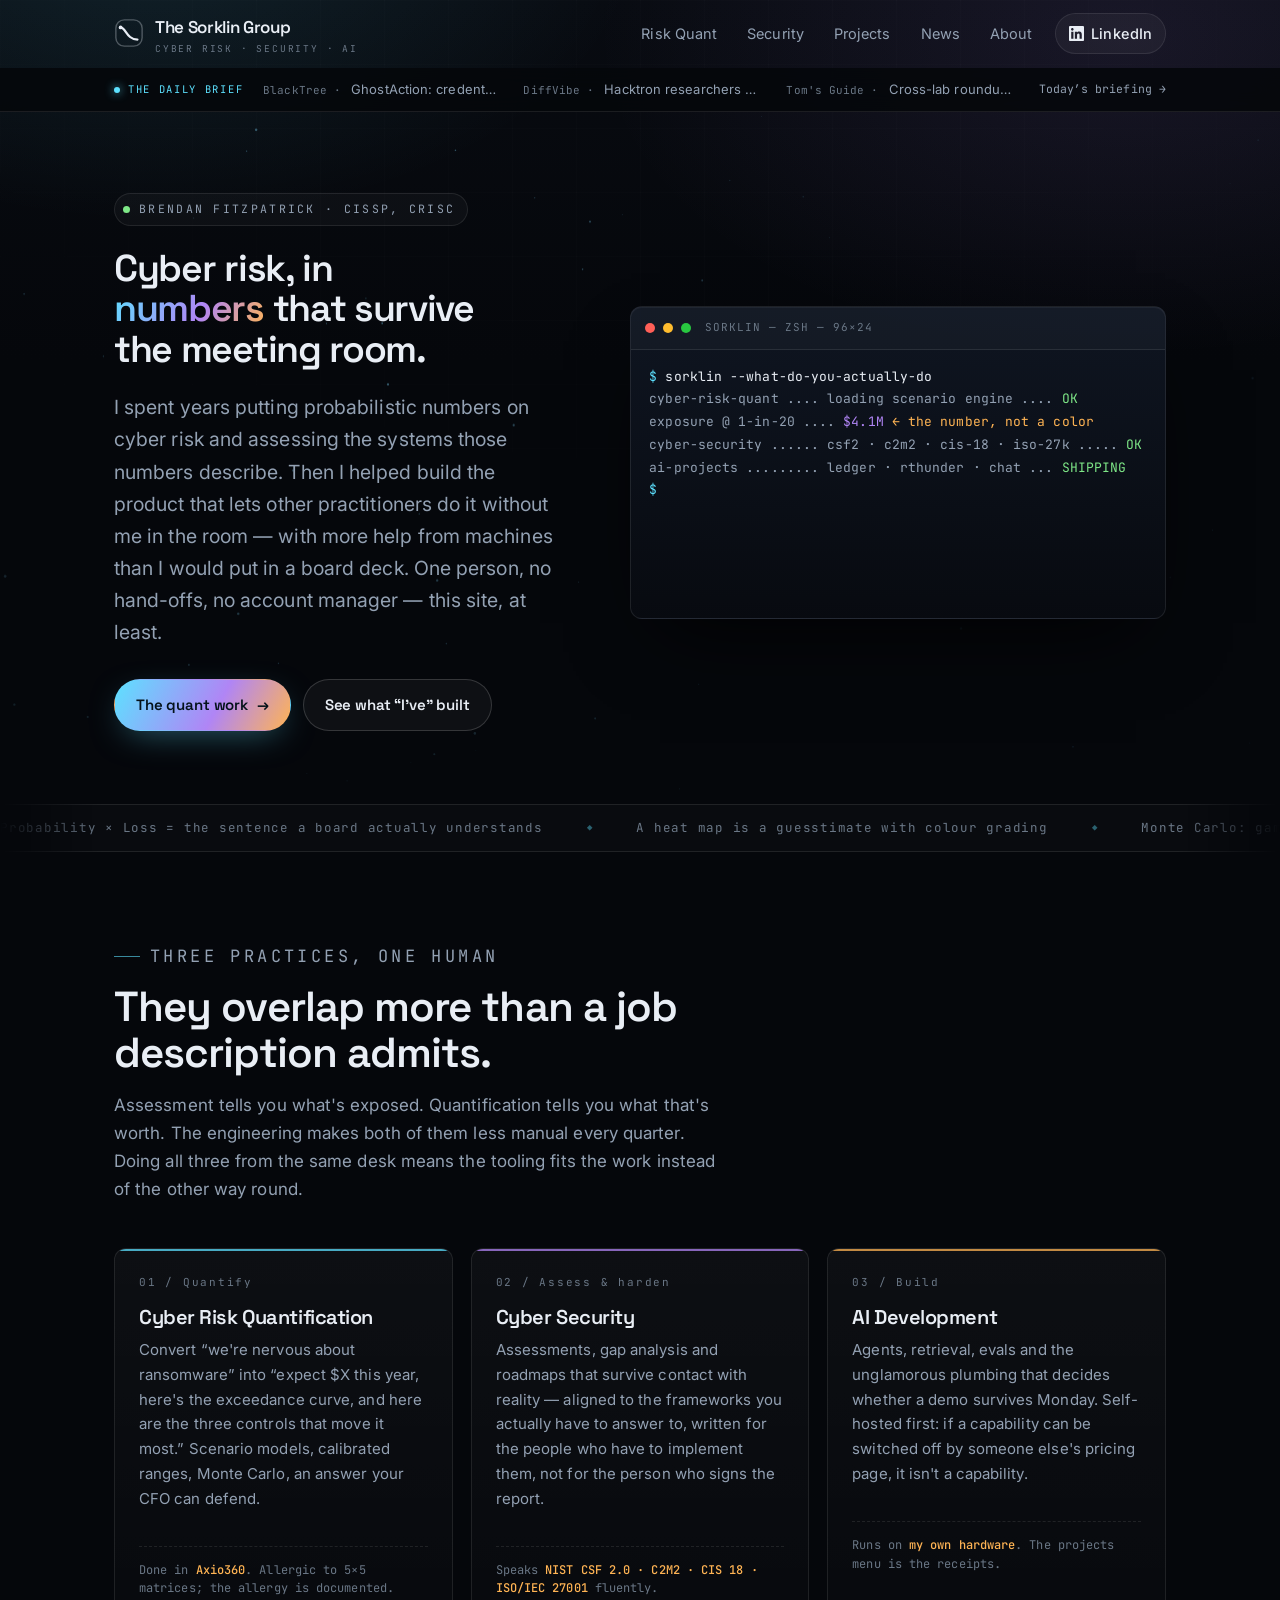
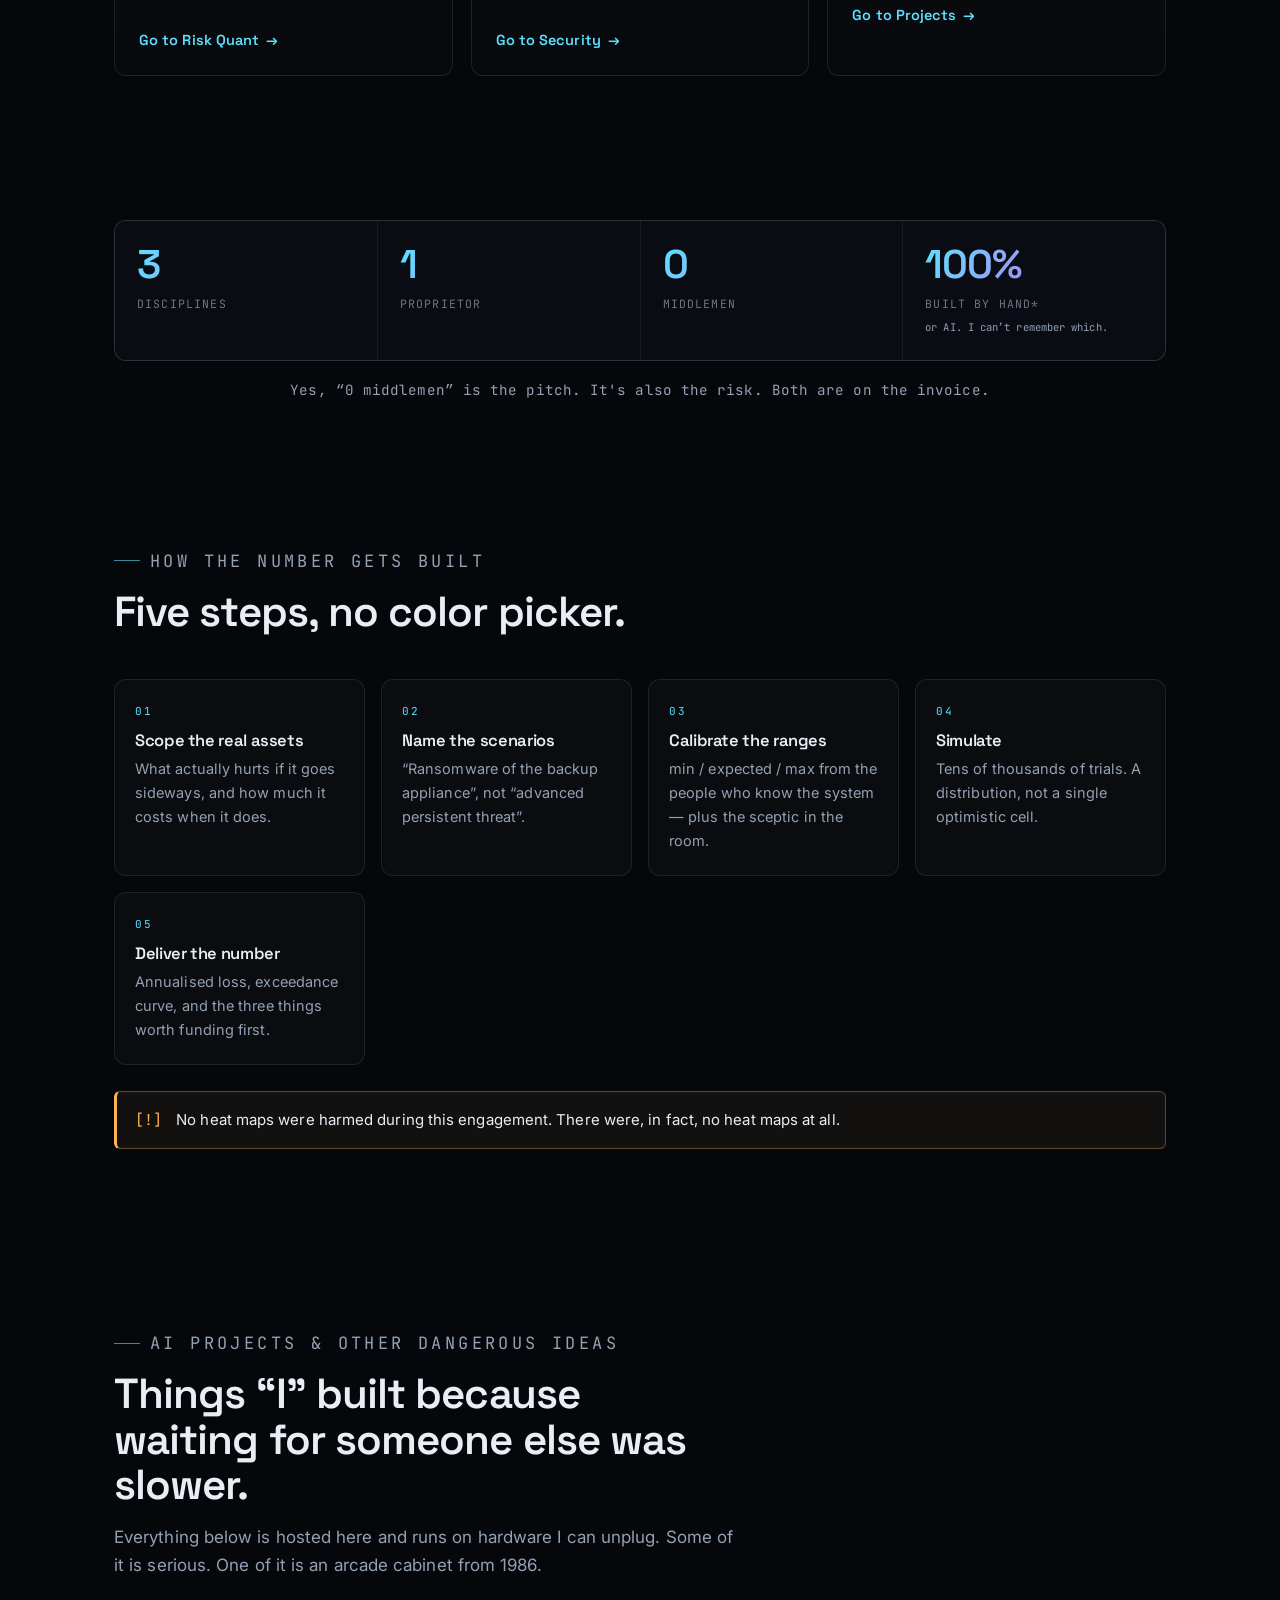
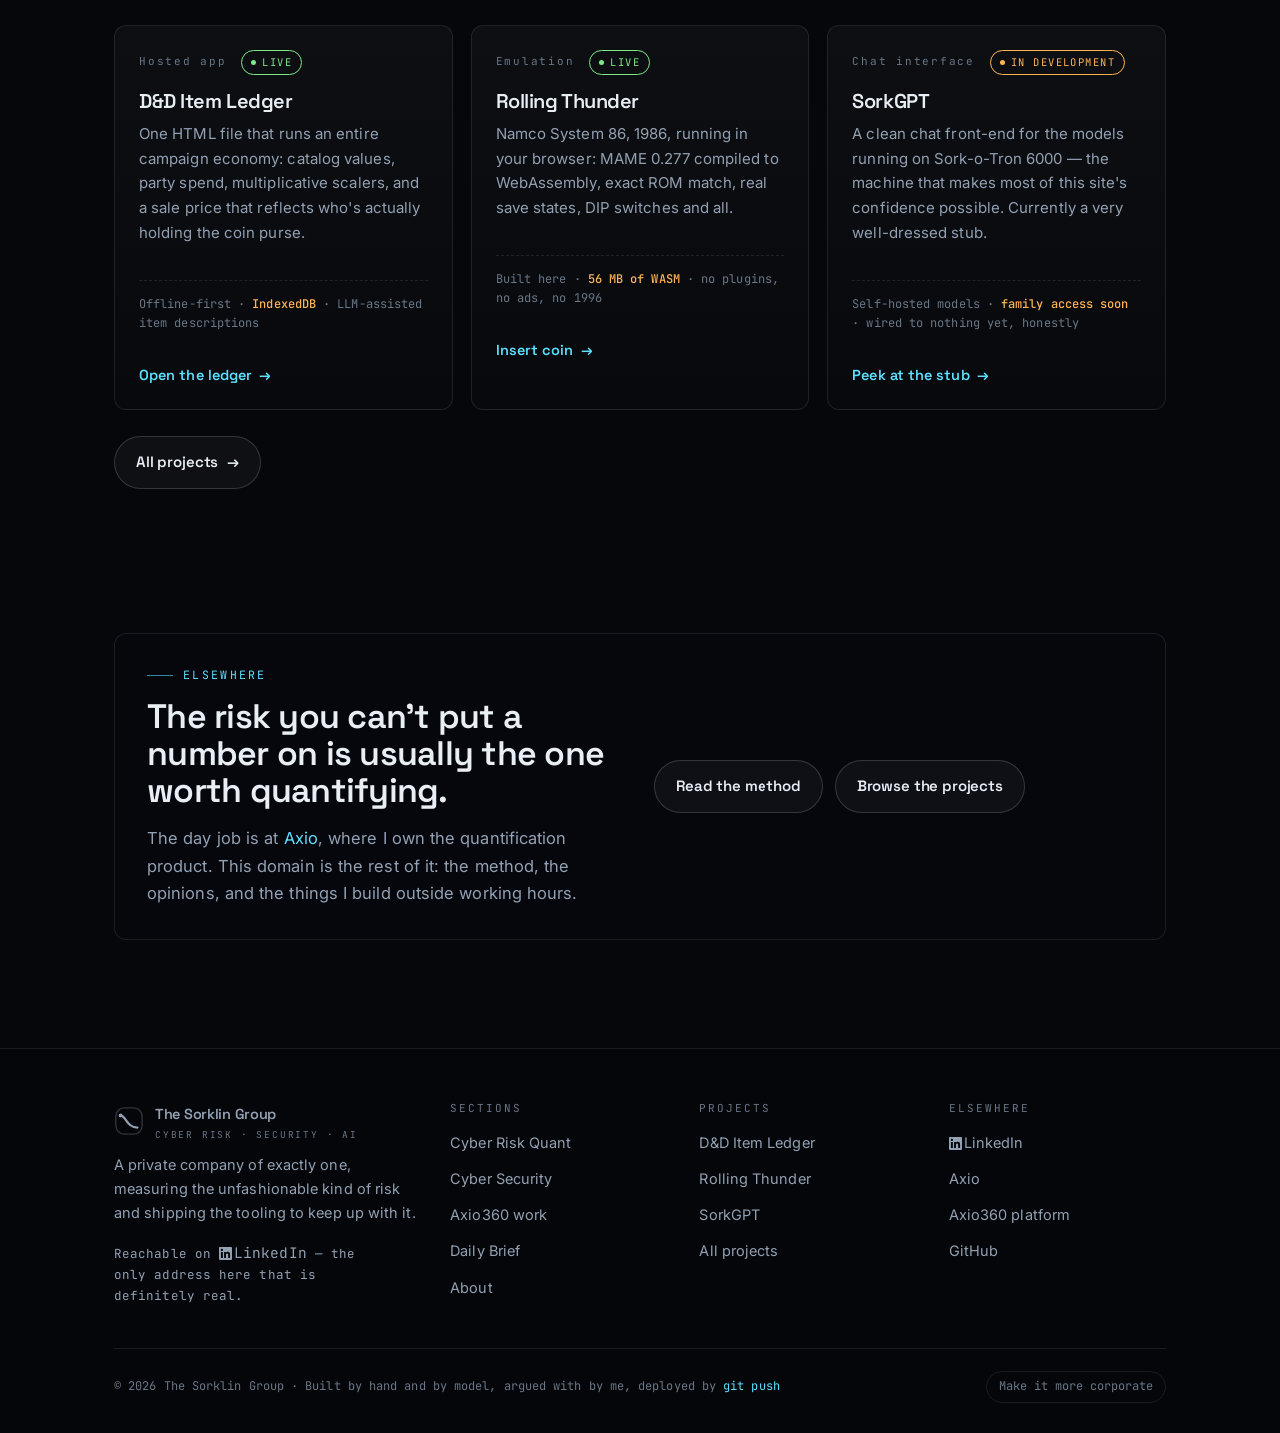
==== commit e7f8713c: "Add Daily Brief: AI & security news section with machine-written feed - /news/ page renders news/new" ====
--- a/index.html
+++ b/index.html
@@ -36,6 +36,7 @@
       <a href="/cyber-risk-quant/">Risk Quant</a>
       <a href="/cyber-security/">Security</a>
       <a href="/projects/">Projects</a>
+      <a href="/news/">News</a>
       <a href="/about/">About</a>
       <a class="nav-cta li" href="https://www.linkedin.com/in/brendan-j-fitzpatrick/" rel="noopener me" target="_blank"><svg class="li-mark" viewBox="0 0 24 24" aria-hidden="true"><path fill="currentColor" d="M20.447 20.452h-3.554v-5.569c0-1.328-.027-3.037-1.852-3.037-1.853 0-2.136 1.445-2.136 2.939v5.667H9.351V9h3.414v1.561h.046c.477-.9 1.637-1.85 3.37-1.85 3.601 0 4.267 2.37 4.267 5.455v6.286zM5.337 7.433c-1.144 0-2.063-.926-2.063-2.065 0-1.138.92-2.063 2.063-2.063 1.14 0 2.064.925 2.064 2.063 0 1.139-.925 2.065-2.064 2.065zm1.782 13.019H3.555V9h3.564v11.452zM22.225 0H1.771C.792 0 0 .774 0 1.729v20.542C0 23.227.792 24 1.771 24h20.451C23.2 24 24 23.227 24 22.271V1.729C24 .774 23.2 0 22.222 0h.003z"/></svg><span>LinkedIn</span></a>
     </div>
@@ -43,6 +44,21 @@
 </nav>
 
 <main id="main">
+
+  <!-- ═════════════════════════════════════════════════════════════ brief strip ══ -->
+  <!-- The Daily Brief: a static fallback link that assets/js/site.js upgrades
+       with the latest headlines once /news/news.json loads. Silent when the
+       feed is missing — the fallback is the whole feature then. Sticky, so it
+       rides just below the nav as the page scrolls. -->
+  <div class="brief-strip" data-brief-strip>
+    <div class="wrap brief-strip-inner">
+      <a class="brief-strip-label" href="/news/"><span class="dot" aria-hidden="true"></span>The Daily Brief</a>
+      <div class="brief-strip-items" data-brief-items>
+        <a class="brief-strip-fallback" href="/news/">AI &amp; security news, filed every morning <span class="arrow">→</span></a>
+      </div>
+      <a class="brief-strip-more" href="/news/">Today’s briefing <span class="arrow">→</span></a>
+    </div>
+  </div>
 
   <!-- ══════════════════════════════════════════════════════════ hero ══ -->
   <header class="hero">
@@ -284,6 +300,7 @@
           <li><a href="/cyber-risk-quant/">Cyber Risk Quant</a></li>
           <li><a href="/cyber-security/">Cyber Security</a></li>
           <li><a href="/cyber-risk-quant/#axio">Axio360 work</a></li>
+          <li><a href="/news/">Daily Brief</a></li>
           <li><a href="/about/">About</a></li>
         </ul>
       </div>
--- a/assets/css/site.css
+++ b/assets/css/site.css
@@ -834,6 +834,245 @@
 .prose p { color: var(--dim); }
 .prose strong { color: var(--ink); }
 
+/* ═══════════════════════════════════════════════════════════════════════
+   The Daily Brief (/news/) — feed chrome
+   Colours ride the :root custom properties; category tints reuse the badge
+   palette (security → cyan, AI → violet). No hardcoded hex here.
+   ═══════════════════════════════════════════════════════════════════════ */
+.badge.ai { color: var(--violet); }
+
+/* the closing section: process, taxonomy, attribution */
+#about-feed {
+  border-top: 1px solid var(--line);
+  scroll-margin-top: calc(var(--nav-h) + 16px); /* the hero CTA deep-links here */
+}
+#about-feed .card ul.dashes { gap: 8px; margin-top: 12px; }
+#about-feed .card ul.dashes li { font-size: 14px; }
+#about-feed .card .card-note { margin-top: 14px; }
+.news-controls {
+  display: flex;
+  flex-wrap: wrap;
+  gap: 12px;
+  align-items: center;
+  justify-content: space-between;
+  margin-bottom: 24px;
+}
+.news-controls[hidden] { display: none; }
+.news-tabs {
+  display: inline-flex;
+  gap: 4px;
+  padding: 4px;
+  border: 1px solid var(--line);
+  border-radius: 999px;
+  background: rgba(255, 255, 255, 0.03);
+}
+.news-tab {
+  font-family: var(--mono);
+  font-size: 12px;
+  letter-spacing: 0.05em;
+  color: var(--dim);
+  background: none;
+  border: 0;
+  border-radius: 999px;
+  padding: 7px 14px;
+  cursor: pointer;
+  transition: color 0.2s, background 0.2s;
+}
+.news-tab:hover { color: var(--ink); text-decoration: none; }
+.news-tab[aria-pressed="true"] { color: var(--ink); background: rgba(255, 255, 255, 0.08); }
+.news-tab .n { color: var(--dim-2); margin-left: 7px; }
+.news-tab[aria-pressed="true"] .n { color: var(--cyan); }
+.news-updated { font-size: 12px; }
+.news-list { min-height: 120px; }
+.news-loading { padding: 8px 0; }
+.news-day { margin-bottom: 38px; }
+.news-day:last-child { margin-bottom: 0; }
+.news-date {
+  display: flex;
+  flex-wrap: wrap;
+  align-items: baseline;
+  gap: 12px;
+  border-bottom: 1px solid var(--line);
+  padding-bottom: 10px;
+  margin-bottom: 14px;
+}
+.news-date-d { font-size: 19px; font-weight: 600; letter-spacing: -0.01em; margin: 0; }
+.news-date-tag {
+  font-family: var(--mono);
+  font-size: 10.5px;
+  letter-spacing: 0.14em;
+  text-transform: uppercase;
+  color: var(--bg);
+  background: var(--cyan);
+  border-radius: 999px;
+  padding: 3px 9px;
+  align-self: center;
+}
+.news-date-count { font-family: var(--mono); font-size: 11.5px; color: var(--dim-2); margin-left: auto; }
+.news-items { display: grid; gap: 12px; }
+/* deep links (#day-… / #story-…) must land below the fixed nav */
+.news-day, .news-item { scroll-margin-top: calc(var(--nav-h) + 16px); }
+.news-item {
+  position: relative;
+  border: 1px solid var(--line);
+  border-radius: var(--r);
+  background: linear-gradient(180deg, rgba(255, 255, 255, 0.03), rgba(255, 255, 255, 0.012));
+  padding: 17px 20px 15px 22px;
+  transition: border-color 0.25s, transform 0.25s var(--ease);
+}
+.news-item::before {
+  content: "";
+  position: absolute;
+  left: -1px;
+  top: 14px;
+  bottom: 14px;
+  width: 2px;
+  border-radius: 2px;
+  background: var(--cyan);
+  opacity: 0.55;
+}
+.news-item.tint-ai::before { background: var(--violet); }
+.news-item.tint-news::before { background: var(--dim-2); }
+.news-item:hover { border-color: var(--line-2); transform: translateY(-2px); }
+.news-meta { display: flex; flex-wrap: wrap; gap: 10px; align-items: center; margin-bottom: 9px; }
+.news-meta .badge { margin: 0; }
+.news-src { font-family: var(--mono); font-size: 11.5px; color: var(--dim-2); }
+.news-headline { font-size: 16.5px; font-weight: 500; line-height: 1.45; margin: 0 0 7px; }
+.news-headline-link { color: var(--ink); }
+.news-headline-link:hover { color: var(--cyan); text-decoration: none; }
+.news-headline-link .ext {
+  font-family: var(--mono);
+  font-size: 0.75em;
+  color: var(--dim-2);
+  margin-left: 7px;
+  display: inline-block;
+  transition: transform 0.2s var(--ease), color 0.2s;
+}
+.news-headline-link:hover .ext { color: var(--cyan); transform: translate(2px, -2px); }
+.news-summary { color: var(--dim); font-size: 14.5px; margin: 0; max-width: 74ch; }
+
+/* -- story internals: TL;DR standfirst + expandable body ----------------- */
+.news-tldr { display: flex; gap: 9px; align-items: baseline; margin: 0 0 2px; font-size: 14.5px; line-height: 1.55; color: var(--ink); }
+.news-tldr .lbl {
+  flex: none;
+  font-family: var(--mono);
+  font-size: 10px;
+  letter-spacing: 0.14em;
+  text-transform: uppercase;
+  color: var(--cyan);
+}
+.news-details {
+  margin-top: 12px;
+  border: 1px solid var(--line);
+  border-radius: var(--r-sm);
+  background: rgba(255, 255, 255, 0.02);
+  transition: border-color 0.25s;
+}
+.news-details[open] { border-color: var(--line-2); }
+.news-details summary {
+  display: flex;
+  align-items: center;
+  gap: 9px;
+  padding: 10px 14px;
+  cursor: pointer;
+  list-style: none;
+  font-family: var(--mono);
+  font-size: 11px;
+  letter-spacing: 0.12em;
+  text-transform: uppercase;
+  color: var(--dim-2);
+  user-select: none;
+  border-radius: var(--r-sm);
+}
+.news-details summary::-webkit-details-marker { display: none; }
+.news-details summary:hover { color: var(--cyan); }
+.news-details summary .chev { margin-left: auto; font-size: 9px; transition: transform 0.2s var(--ease); }
+.news-details[open] summary .chev { transform: rotate(90deg); }
+.news-details[open] summary { color: var(--dim); border-bottom: 1px solid var(--line); border-radius: var(--r-sm) var(--r-sm) 0 0; }
+.news-details-body { padding: 14px 16px 16px; display: grid; gap: 12px; }
+.news-sub {
+  font-family: var(--mono);
+  font-size: 10px;
+  letter-spacing: 0.14em;
+  text-transform: uppercase;
+  color: var(--dim-2);
+}
+.news-details-body .news-summary { max-width: none; }
+.news-details-body ul.dashes { gap: 8px; }
+.news-details-body ul.dashes li { font-size: 13.5px; line-height: 1.55; }
+.news-links { list-style: none; padding: 0; margin: 0; display: grid; gap: 8px; }
+.news-links a { color: var(--dim); font-size: 14px; line-height: 1.5; overflow-wrap: anywhere; }
+.news-links a:hover { color: var(--cyan); text-decoration: none; }
+.news-links a .ext { font-family: var(--mono); font-size: 0.78em; color: var(--dim-2); margin-left: 6px; }
+.news-links a:hover .ext { color: var(--cyan); }
+.news-state {
+  border: 1px dashed var(--line-2);
+  border-radius: var(--r);
+  padding: 30px 26px;
+  text-align: center;
+  color: var(--dim);
+}
+.news-state h3 { font-size: 18px; color: var(--ink); margin-bottom: 8px; }
+.news-state .btn { margin-top: 14px; }
+.news-more-row { display: flex; justify-content: center; margin-top: 26px; }
+.news-more-row .btn[hidden] { display: none; }
+
+/* -- homepage strip: latest headlines, pinned below the nav -------------- */
+.brief-strip {
+  position: sticky;
+  top: var(--nav-h);
+  z-index: 70; /* under the fixed nav (80), over the page */
+  margin-top: var(--nav-h); /* clear the fixed nav at the top of the page */
+  border-bottom: 1px solid var(--line);
+  background: rgba(5, 7, 11, 0.88);
+  backdrop-filter: blur(10px);
+  -webkit-backdrop-filter: blur(10px);
+}
+/* the strip now provides the nav clearance the hero used to add itself */
+.brief-strip + .hero { padding-top: clamp(44px, 9vh, 104px); }
+.brief-strip-inner { display: flex; align-items: center; gap: 20px; padding-block: 11px; min-width: 0; }
+.brief-strip-label {
+  display: inline-flex;
+  align-items: center;
+  gap: 8px;
+  font-family: var(--mono);
+  font-size: 10.5px;
+  letter-spacing: 0.16em;
+  text-transform: uppercase;
+  color: var(--cyan);
+  white-space: nowrap;
+}
+.brief-strip-label:hover { color: var(--ink); text-decoration: none; }
+.brief-strip-label .dot {
+  width: 6px;
+  height: 6px;
+  border-radius: 50%;
+  background: var(--cyan);
+  box-shadow: 0 0 10px rgba(93, 225, 255, 0.9);
+  flex: none;
+}
+.brief-strip-items { display: flex; align-items: center; gap: 26px; min-width: 0; overflow: hidden; flex: 1; }
+.brief-strip-item {
+  color: var(--dim);
+  font-size: 13px;
+  white-space: nowrap;
+  overflow: hidden;
+  text-overflow: ellipsis;
+  max-width: 36ch;
+}
+.brief-strip-item .src { font-family: var(--mono); font-size: 11px; color: var(--dim-2); margin-right: 6px; }
+.brief-strip-item:hover { color: var(--ink); text-decoration: none; }
+.brief-strip-item:hover .src { color: var(--cyan); }
+.brief-strip-fallback { color: var(--dim); font-size: 13px; white-space: nowrap; overflow: hidden; text-overflow: ellipsis; }
+.brief-strip-fallback .arrow { color: var(--cyan); }
+.brief-strip-more { margin-left: auto; font-family: var(--mono); font-size: 11.5px; color: var(--dim); white-space: nowrap; }
+.brief-strip-more:hover { color: var(--cyan); text-decoration: none; }
+@media (max-width: 700px) {
+  .brief-strip-items { gap: 0; }
+  .brief-strip-item { max-width: none; }
+  .brief-strip-item:not(:first-child) { display: none; }
+}
+
 /* ------------------------------------------------------- reduced motion */
 @media (prefers-reduced-motion: reduce) {
   html { scroll-behavior: auto; }
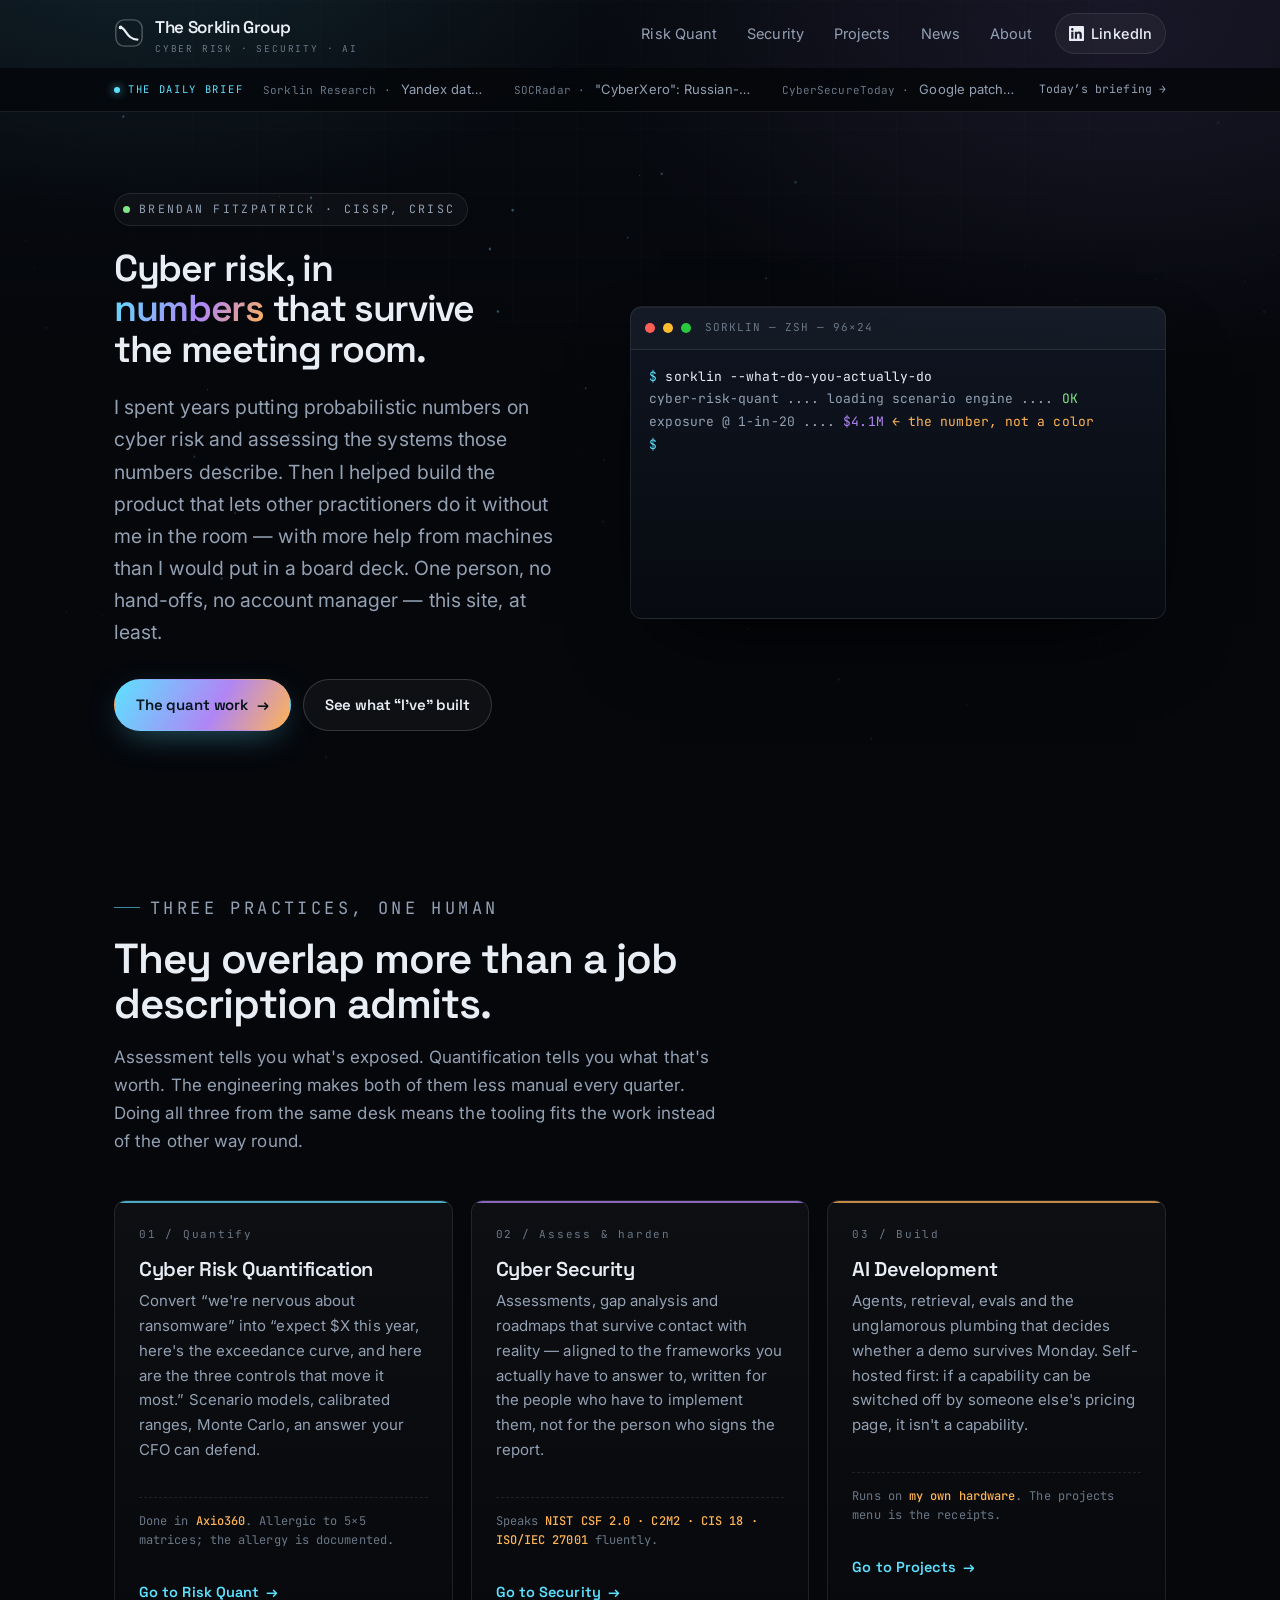
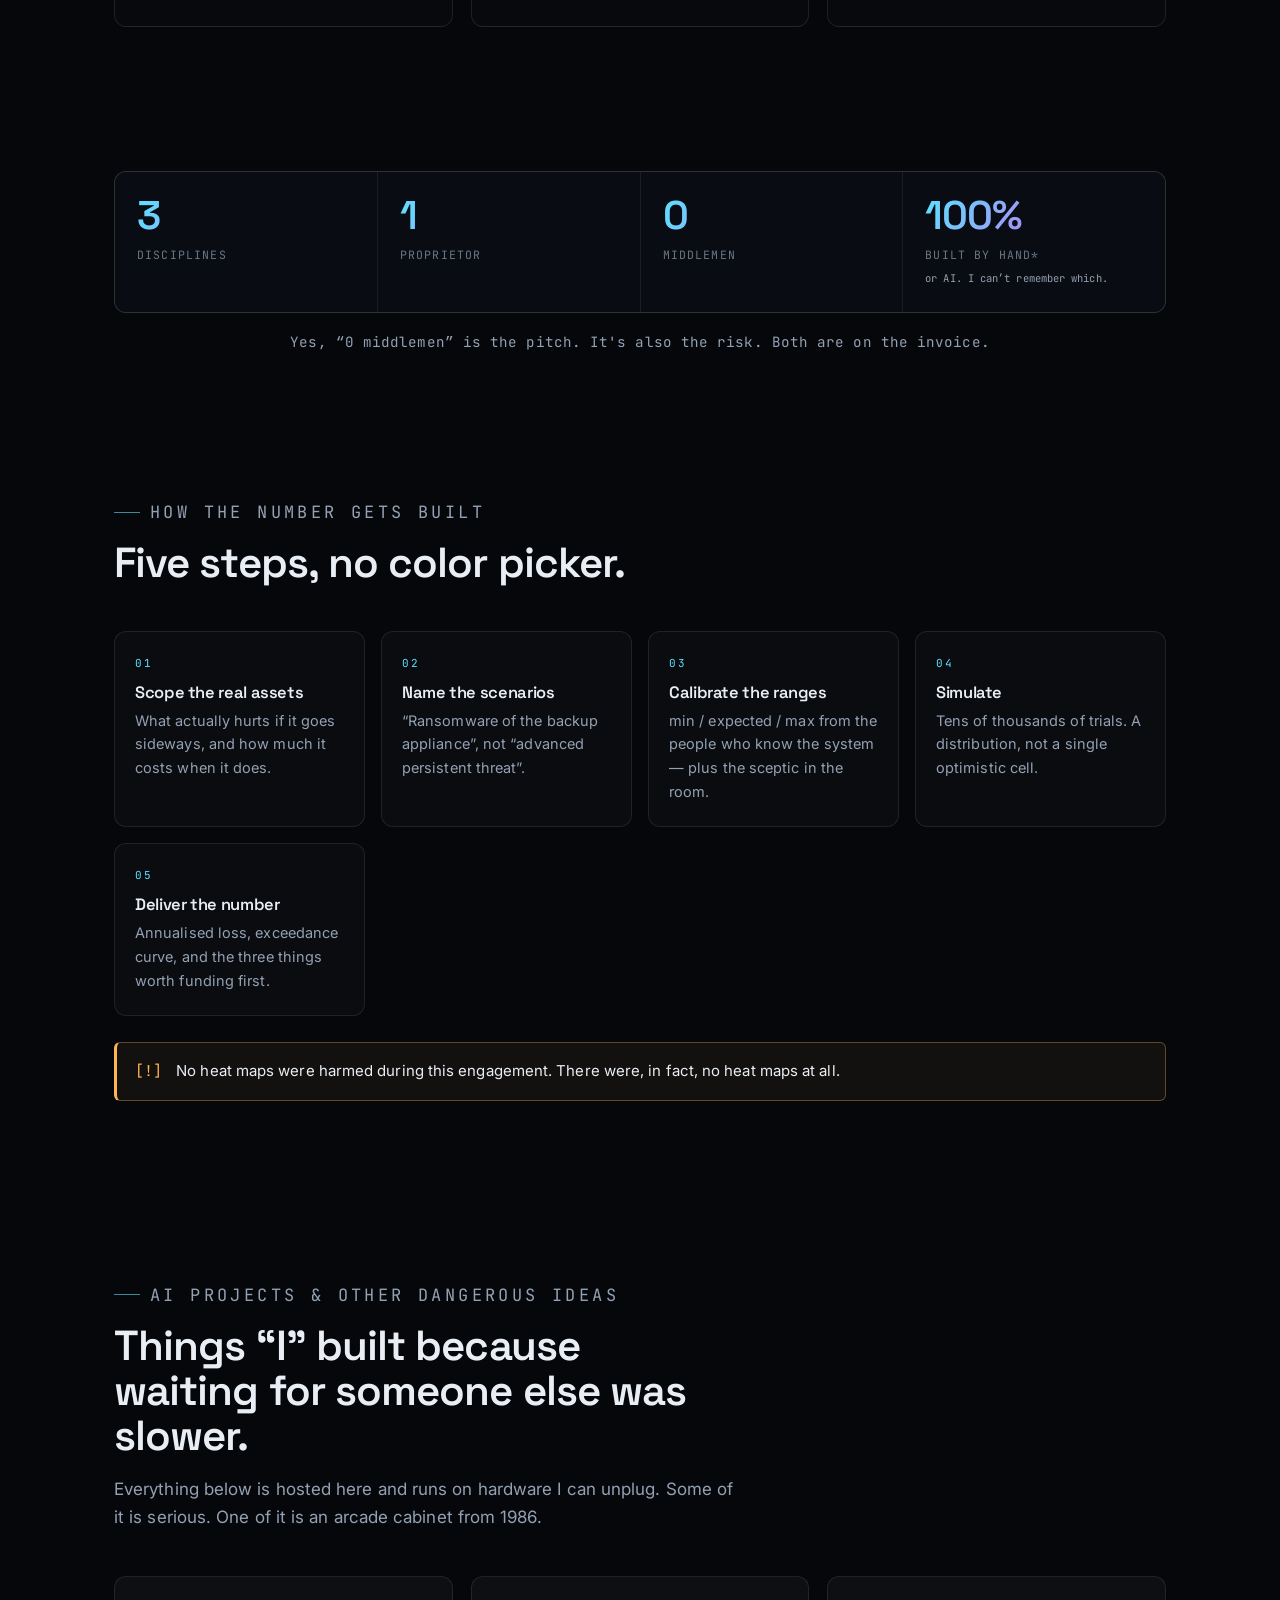
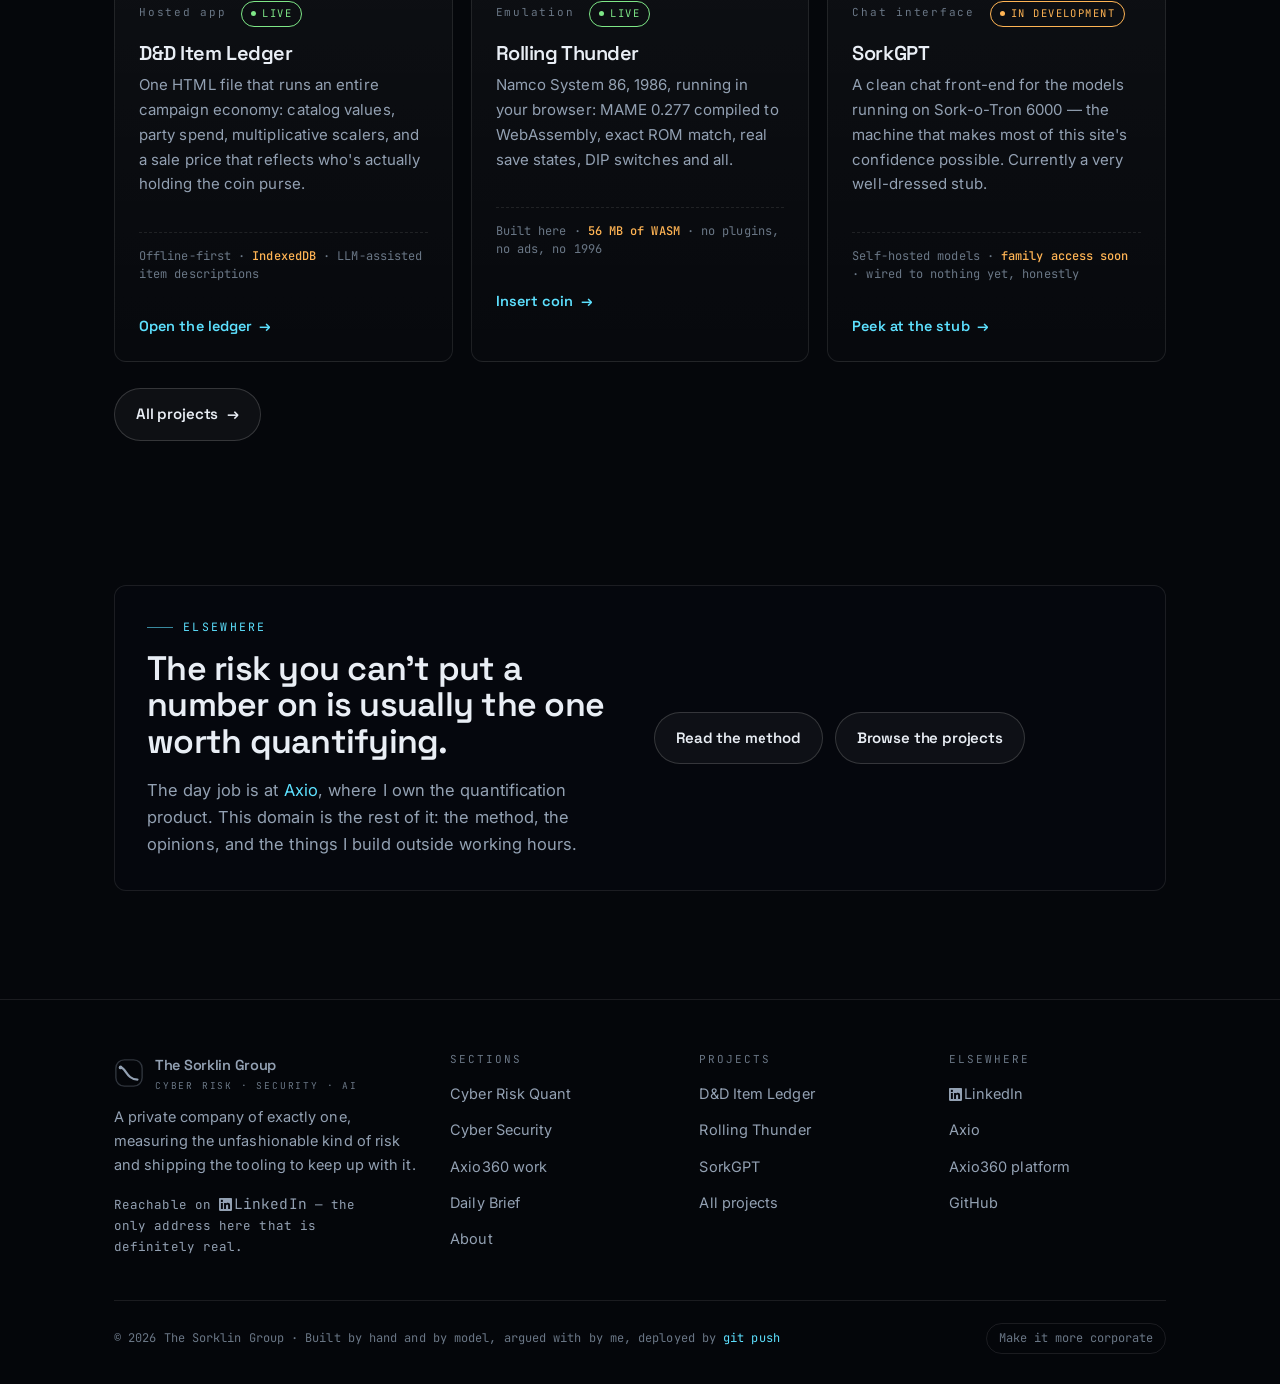
==== commit db3abc13: "Deep dives, feed v3, and the Daily Brief refresh - Deep dives: new feed item type + append-only libr" ====
--- a/index.html
+++ b/index.html
@@ -105,18 +105,6 @@
     </div>
   </header>
 
-  <!-- ═══════════════════════════════════════════════════════ ticker ══ -->
-  <div class="ticker" aria-hidden="true">
-    <div class="ticker-track">
-      <span>Probability × Loss = the sentence a board actually understands</span>
-      <span>A heat map is a guesstimate with colour grading</span>
-      <span>Monte Carlo: gambling, but for risk</span>
-      <span>If it isn't in dollars it isn't a risk register, it's a to-do list</span>
-      <span>Your posture is fine. Your third party's is not</span>
-      <span>Uncertainty is measurable — ask it for a range</span>
-    </div>
-  </div>
-
   <!-- ═══════════════════════════════════════════════════ practices ══ -->
   <section class="section" id="practice">
     <div class="wrap">
--- a/assets/css/site.css
+++ b/assets/css/site.css
@@ -1014,8 +1014,55 @@
 }
 .news-state h3 { font-size: 18px; color: var(--ink); margin-bottom: 8px; }
 .news-state .btn { margin-top: 14px; }
-.news-more-row { display: flex; justify-content: center; margin-top: 26px; }
+.news-more-row { display: flex; flex-direction: column; align-items: center; gap: 12px; margin-top: 26px; }
 .news-more-row .btn[hidden] { display: none; }
+.news-shown { font-size: 12px; }
+.news-shown[hidden] { display: none; }
+
+/* -- deep dives: card variant + generated article page ------------------- */
+.badge.dive { color: var(--amber); }
+.news-item.type-dive { border-color: rgba(255, 180, 84, 0.35); }
+.news-item.type-dive::before { background: var(--amber); opacity: 0.8; }
+.news-item.type-dive:hover { border-color: rgba(255, 180, 84, 0.6); }
+.news-dive-cta { margin-top: 12px; }
+.news-dive-link {
+  font-family: var(--mono);
+  font-size: 12.5px;
+  letter-spacing: 0.06em;
+  color: var(--amber);
+  text-decoration: none;
+}
+.news-dive-link .arrow { display: inline-block; margin-left: 6px; transition: transform 0.2s var(--ease); }
+.news-dive-link:hover { color: var(--ink); }
+.news-dive-link:hover .arrow { transform: translateX(3px); }
+
+/* the deep-dive article page (/news/deep-dive/) — standfirst spans the page */
+.dd-display { font-size: clamp(27px, 3.8vw, 46px) !important; }
+#dd-summary { max-width: none; }
+.dd-tldr {
+  display: flex;
+  gap: 10px;
+  align-items: baseline;
+  max-width: none;
+  margin: 0 0 16px;
+  font-size: 16.5px;
+  line-height: 1.6;
+  color: var(--ink);
+}
+.dd-tldr[hidden] { display: none; }
+.dd-tldr .lbl {
+  flex: none;
+  font-family: var(--mono);
+  font-size: 10px;
+  letter-spacing: 0.14em;
+  text-transform: uppercase;
+  color: var(--cyan);
+}
+.dd-block { margin-bottom: 26px; }
+.dd-facts { margin-top: 12px; }
+.dd-facts li { font-size: 14.5px; line-height: 1.65; }
+.dd-sources { margin-top: 12px; }
+.dd-sources li { font-size: 14.5px; }
 
 /* -- homepage strip: latest headlines, pinned below the nav -------------- */
 .brief-strip {
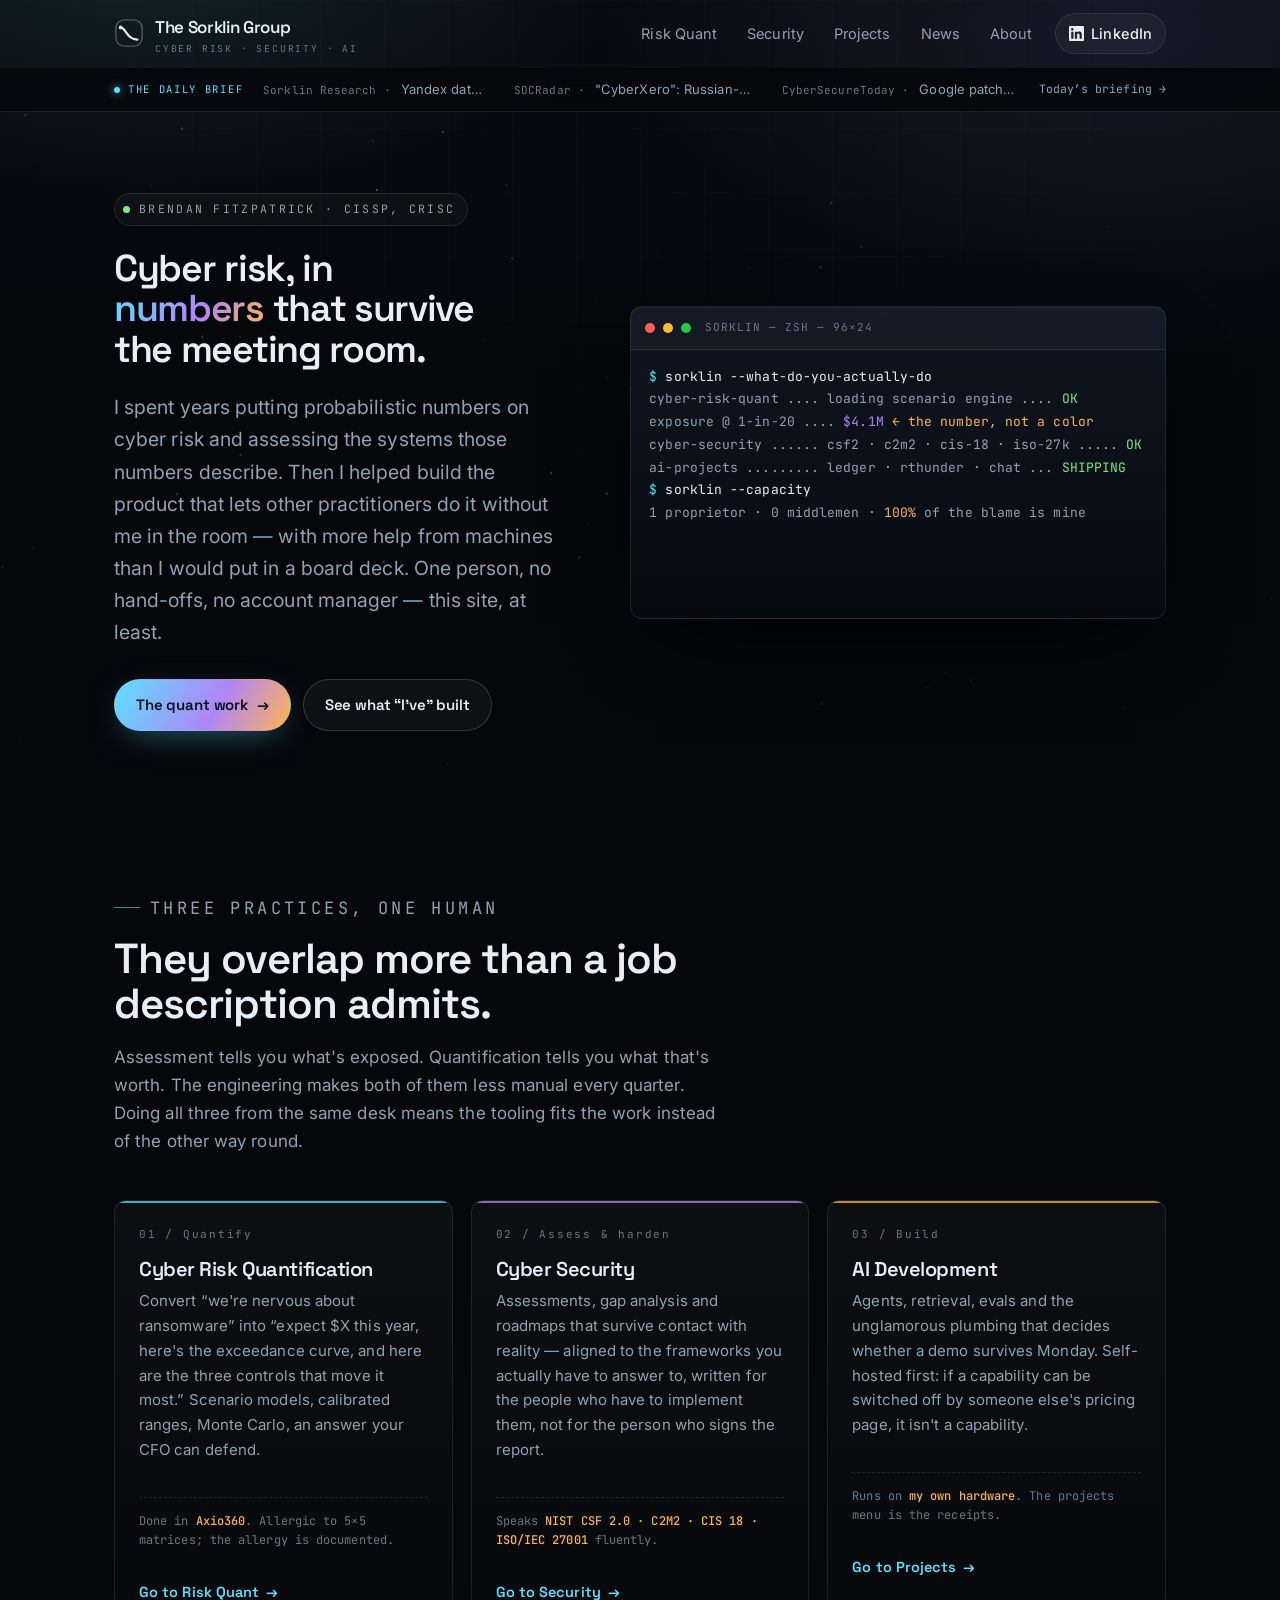
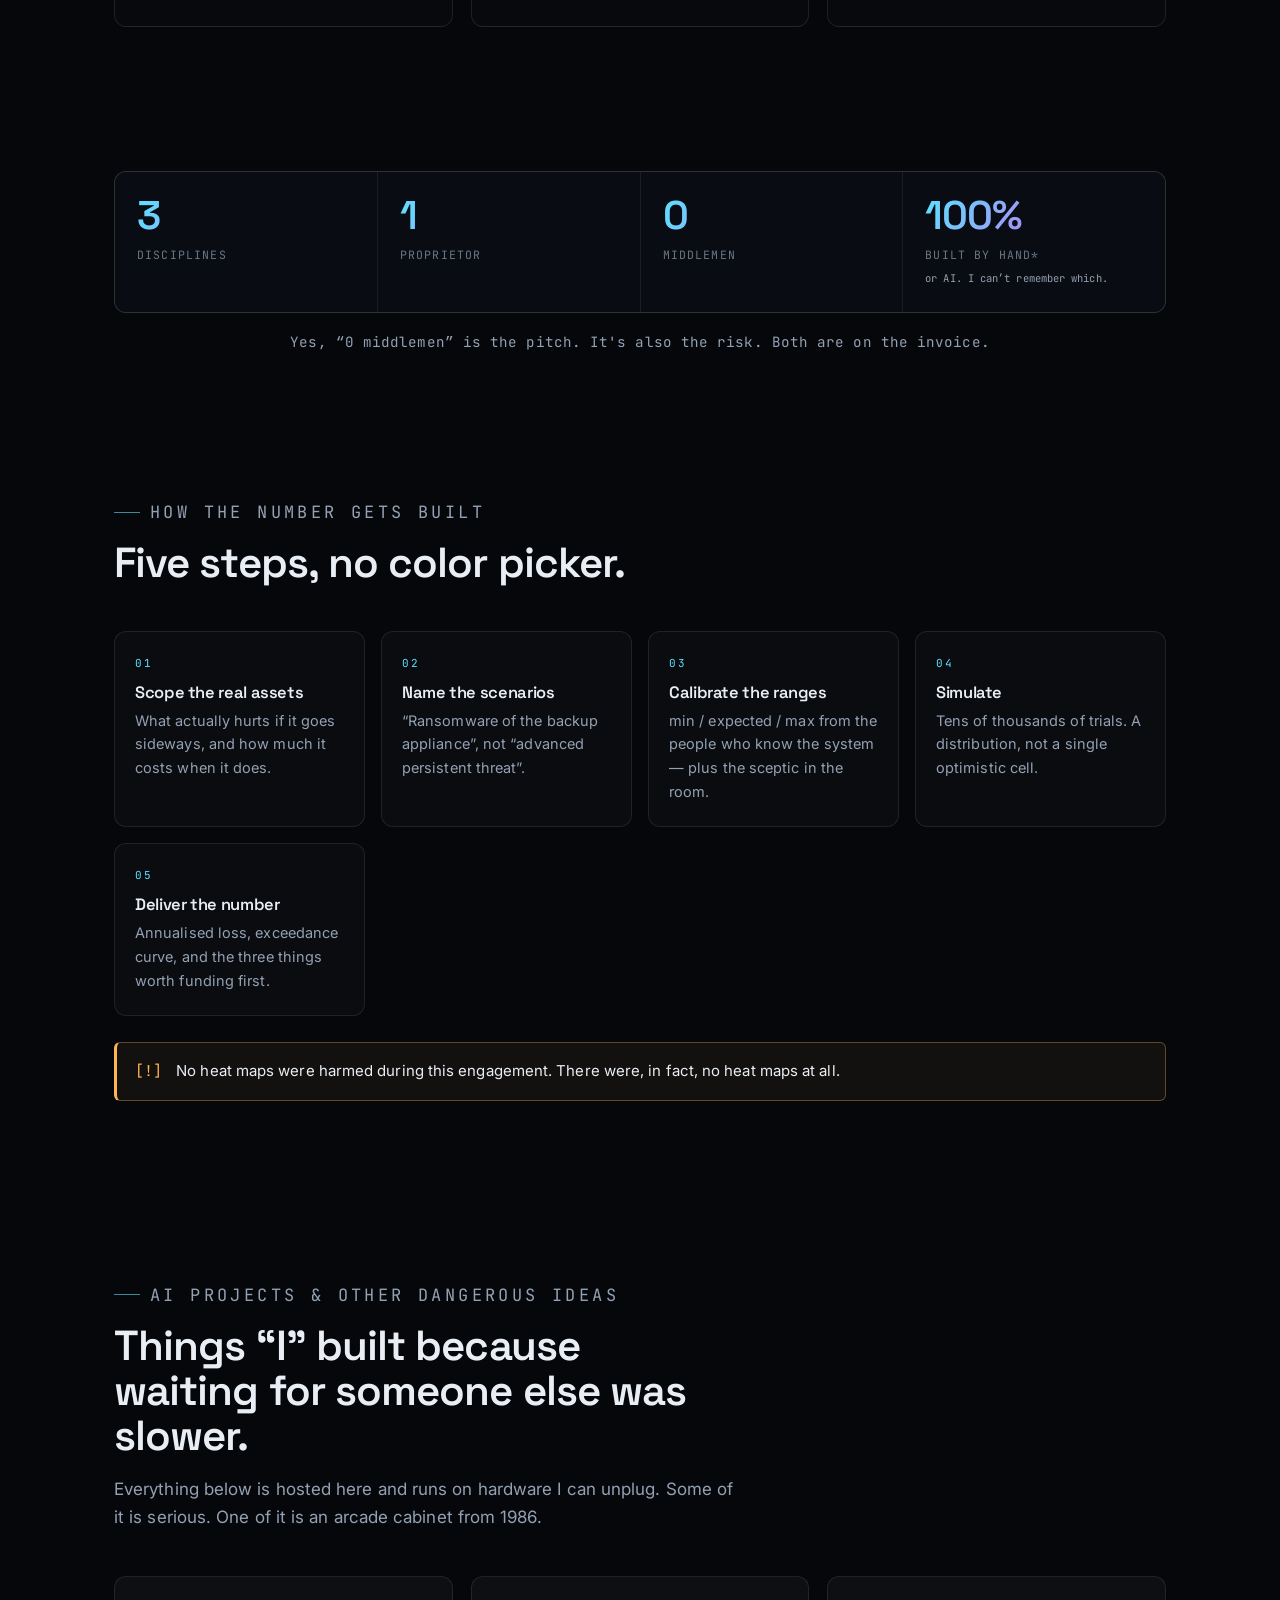
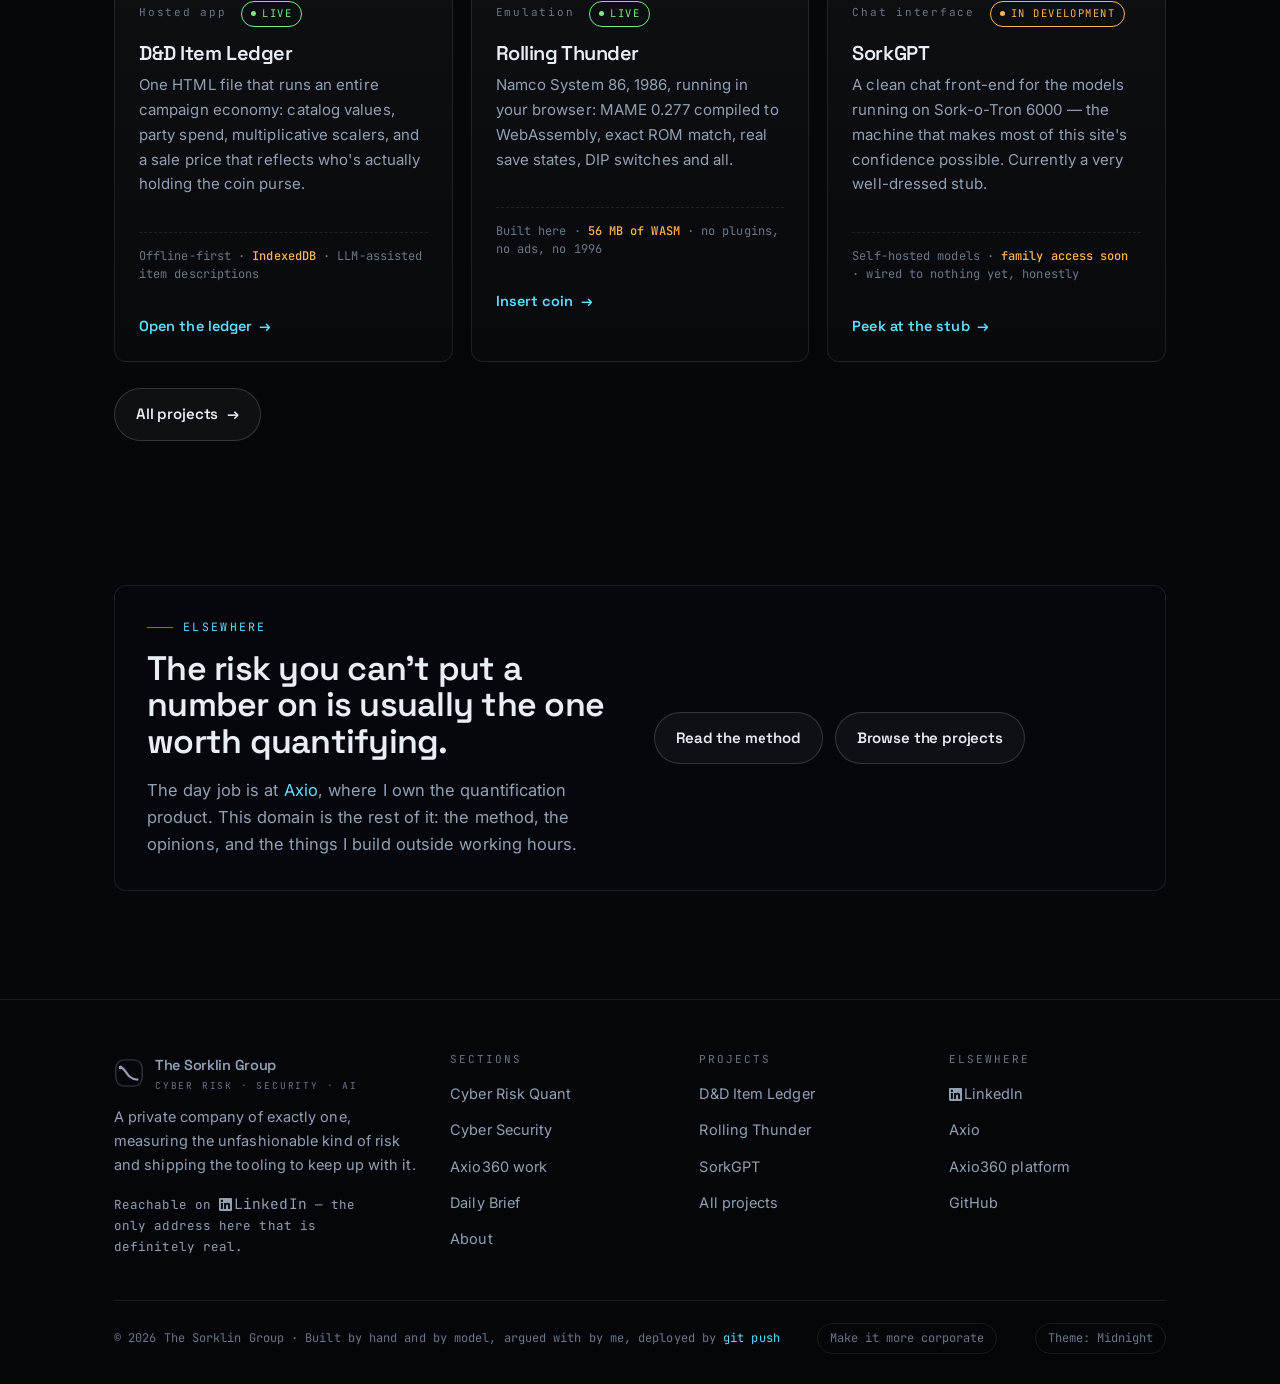
==== commit 515c9c1b: "Four site themes with a footer switcher; terminal readability fix - Theme system in site.css: Midnig" ====
--- a/index.html
+++ b/index.html
@@ -10,11 +10,12 @@
 <meta property="og:type" content="website">
 <meta property="og:url" content="https://www.sorklin.com/">
 <meta name="theme-color" content="#05070b">
+  <script>try{var t=localStorage.getItem("sorklin:theme");if(t&&t!=="midnight")document.documentElement.setAttribute("data-theme",t)}catch(e){}</script>
 <link rel="icon" href="/assets/img/favicon.svg" type="image/svg+xml">
 <link rel="canonical" href="https://www.sorklin.com/">
 <link rel="preconnect" href="https://fonts.googleapis.com">
 <link rel="preconnect" href="https://fonts.gstatic.com" crossorigin>
-<link href="https://fonts.googleapis.com/css2?family=Space+Grotesk:wght@500;600&family=JetBrains+Mono:wght@400;500&family=Inter:wght@400;500&display=swap" rel="stylesheet">
+<link href="https://fonts.googleapis.com/css2?family=Newsreader:ital,opsz,wght@0,6..72,400..700;1,6..72,400..600&family=Space+Grotesk:wght@500;600&family=JetBrains+Mono:wght@400;500&family=Inter:wght@400;500&display=swap" rel="stylesheet">
 <link rel="stylesheet" href="/assets/css/site.css">
 </head>
 <body>
@@ -315,6 +316,7 @@
       <span>© 2026 The Sorklin Group · Built by hand and by model, argued with by me, deployed by <span class="accent">git push</span></span>
       <span class="corp-note">Corporate mode active. The jokes are still in the source.</span>
       <button type="button" data-corporate-toggle>Make it more corporate</button>
+      <button type="button" data-theme-cycle>Theme: Midnight</button>
     </div>
   </div>
 </footer>
--- a/assets/css/site.css
+++ b/assets/css/site.css
@@ -416,7 +416,9 @@
 
 /* ------------------------------------------------------------ terminal -- */
 .terminal {
-  border: 1px solid var(--line);
+  /* Pinned: the terminal is a dark screen in every theme — its text palette
+     never follows the theme tokens, so it stays readable everywhere. */
+  border: 1px solid rgba(255, 255, 255, 0.09);
   border-radius: var(--r);
   background: linear-gradient(180deg, rgba(16, 23, 36, 0.92), rgba(8, 11, 17, 0.94));
   box-shadow: 0 34px 80px -30px rgba(0, 0, 0, 0.9), inset 0 1px 0 rgba(255, 255, 255, 0.05);
@@ -430,7 +432,7 @@
   align-items: center;
   gap: 8px;
   padding: 11px 14px;
-  border-bottom: 1px solid var(--line);
+  border-bottom: 1px solid rgba(255, 255, 255, 0.09);
   background: rgba(255, 255, 255, 0.025);
 }
 .terminal-bar i { width: 10px; height: 10px; border-radius: 50%; background: #2a333f; }
@@ -440,23 +442,23 @@
 .terminal-bar span {
   margin-left: 6px;
   font-size: 11px;
-  color: var(--dim-2);
+  color: #6a7787;
   letter-spacing: 0.09em;
   text-transform: uppercase;
 }
 .terminal-body { padding: 16px 18px 20px; min-height: 268px; }
 .terminal-body .ln { white-space: pre-wrap; overflow-wrap: break-word; }
-.terminal-body .cmd { color: var(--ink); }
-.terminal-body .cmd::before { content: "$ "; color: var(--cyan); }
-.terminal-body .ok { color: var(--green); }
-.terminal-body .warn { color: var(--amber); }
-.terminal-body .out { color: var(--dim); }
-.terminal-body .key { color: var(--violet); }
+.terminal-body .cmd { color: #e9eef5; }
+.terminal-body .cmd::before { content: "$ "; color: #5de1ff; }
+.terminal-body .ok { color: #7ee787; }
+.terminal-body .warn { color: #ffb454; }
+.terminal-body .out { color: #93a1b3; }
+.terminal-body .key { color: #b085f5; }
 .terminal-body .caret {
   display: inline-block;
   width: 8px; height: 15px;
   vertical-align: -2px;
-  background: var(--cyan);
+  background: #5de1ff;
   animation: blink 1.05s steps(2, start) infinite;
 }
 @keyframes blink { to { visibility: hidden; } }
@@ -1132,3 +1134,141 @@
   .ticker-track { animation: none; }
   #field { display: none; }
 }
+
+/* ═══════════════════════════════════════════════════════════════════════
+   THEME SYSTEM — four looks, one stylesheet.
+   Midnight (the original) is the default: no data-theme attribute needed.
+   The footer's theme button sets data-theme on <html>; an inline snippet in
+   each page head restores the saved theme before first paint. All four
+   themes render the exact same HTML — this section only swaps tokens and
+   adds a few scoped flourishes. Corporate mode (body.corporate) still wins
+   over any theme's accent tokens, by design.
+   ═══════════════════════════════════════════════════════════════════════ */
+
+/* ── Daylight — light & professional ──────────────────────────────────── */
+[data-theme="daylight"] {
+  --bg: #f7f8fa;
+  --bg-2: #eff1f4;
+  --panel: #ffffff;
+  --panel-2: #ffffff;
+  --line: #dfe4ec;
+  --line-2: #c3ccd9;
+  --ink: #17233b;
+  --dim: #4a5872;
+  --dim-2: #8593aa;
+  --cyan: #1f5aa8;
+  --violet: #6d5bd0;
+  --amber: #b45309;
+  --green: #15803d;
+  --red: #b91c1c;
+  --grad: linear-gradient(118deg, #1f5aa8, #274690);
+  --grad-soft: linear-gradient(118deg, rgba(31, 90, 168, 0.1), rgba(109, 91, 208, 0.1));
+}
+[data-theme="daylight"] body { background: linear-gradient(180deg, #ffffff, #f7f8fa 320px); }
+[data-theme="daylight"] .site-nav, [data-theme="daylight"] .site-nav.stuck { background: rgba(255, 255, 255, 0.92); }
+[data-theme="daylight"] .nav-toggle { background: rgba(255, 255, 255, 0.97); box-shadow: 0 24px 60px rgba(23, 35, 59, 0.18); }
+[data-theme="daylight"] .nav-links a:hover, [data-theme="daylight"] .btn-ghost:hover { background: rgba(23, 35, 59, 0.06); }
+[data-theme="daylight"] .btn-primary { color: #ffffff; box-shadow: 0 10px 30px -14px rgba(31, 90, 168, 0.55); }
+[data-theme="daylight"] .card { background: #ffffff; box-shadow: 0 1px 2px rgba(23, 35, 59, 0.05), 0 1px 3px rgba(23, 35, 59, 0.08); }
+[data-theme="daylight"] .card:hover { box-shadow: 0 12px 32px -14px rgba(23, 35, 59, 0.25); }
+[data-theme="daylight"] .card::before { display: none; }
+[data-theme="daylight"] .news-item { background: #ffffff; }
+[data-theme="daylight"] .panel { background: #ffffff; box-shadow: 0 1px 2px rgba(23, 35, 59, 0.05), 0 1px 3px rgba(23, 35, 59, 0.08); }
+[data-theme="daylight"] .panel.ink { background: #ffffff; border-color: var(--line); }
+[data-theme="daylight"] .stat { background: #ffffff; box-shadow: 0 1px 2px rgba(23, 35, 59, 0.05), 0 1px 3px rgba(23, 35, 59, 0.08); }
+[data-theme="daylight"] .step { background: #ffffff; }
+[data-theme="daylight"] .news-tab[aria-pressed="true"] { background: #e8eefc; }
+[data-theme="daylight"] .site-foot { background: #eff1f4; }
+[data-theme="daylight"] .brief-strip { background: rgba(255, 255, 255, 0.94); }
+[data-theme="daylight"] #field { display: none; }
+
+/* ── Arcade — funky & fun ─────────────────────────────────────────────── */
+[data-theme="arcade"] {
+  --bg: #fff9ef;
+  --bg-2: #fff3dd;
+  --panel: #fffdf8;
+  --panel-2: #fff8ec;
+  --line: #e8dcc4;
+  --line-2: #1c150e;
+  --ink: #1c150e;
+  --dim: #5c5142;
+  --dim-2: #97896f;
+  --cyan: #e11d48;
+  --violet: #5b4bc4;
+  --amber: #c2410c;
+  --green: #0e8a5f;
+  --red: #d92d20;
+  --grad: linear-gradient(100deg, #ff4d6d, #6c5ce7);
+  --grad-soft: linear-gradient(100deg, rgba(255, 77, 109, 0.12), rgba(108, 92, 231, 0.12));
+}
+[data-theme="arcade"] body { background: repeating-linear-gradient(45deg, rgba(255, 77, 109, 0.035) 0 14px, transparent 14px 28px), var(--bg); }
+[data-theme="arcade"] .card, [data-theme="arcade"] .news-item, [data-theme="arcade"] .panel, [data-theme="arcade"] .panel.ink, [data-theme="arcade"] .stat, [data-theme="arcade"] .step, [data-theme="arcade"] .news-details { background: var(--panel); border: 2px solid var(--ink); box-shadow: 4px 4px 0 var(--ink); }
+[data-theme="arcade"] .card:hover { box-shadow: 7px 7px 0 var(--ink); transform: translateY(-3px); }
+[data-theme="arcade"] .card::before, [data-theme="arcade"] .news-item::before { display: none; }
+[data-theme="arcade"] .news-tabs { background: var(--panel); border: 2px solid var(--ink); box-shadow: 3px 3px 0 var(--ink); }
+[data-theme="arcade"] .news-tab[aria-pressed="true"] { background: var(--cyan); color: #fffdf8; }
+[data-theme="arcade"] .news-date { border-bottom-color: var(--ink); }
+[data-theme="arcade"] .news-date-tag { background: var(--panel); color: var(--ink); border: 2px solid var(--ink); box-shadow: 2px 2px 0 var(--ink); }
+[data-theme="arcade"] .site-nav, [data-theme="arcade"] .site-nav.stuck { background: rgba(255, 249, 239, 0.94); }
+[data-theme="arcade"] .nav-toggle { background: rgba(255, 249, 239, 0.97); box-shadow: 0 24px 60px rgba(28, 21, 14, 0.18); }
+[data-theme="arcade"] .nav-links a:hover, [data-theme="arcade"] .btn-ghost:hover { background: rgba(28, 21, 14, 0.06); }
+[data-theme="arcade"] .btn { border-radius: 10px; }
+[data-theme="arcade"] .btn-primary { color: #fffdf8; box-shadow: 3px 3px 0 var(--ink); }
+[data-theme="arcade"] .btn-ghost { border: 2px solid var(--ink); box-shadow: 3px 3px 0 var(--ink); }
+[data-theme="arcade"] .btn-primary:hover, [data-theme="arcade"] .btn-ghost:hover { box-shadow: 5px 5px 0 var(--ink); }
+[data-theme="arcade"] .site-foot { background: var(--bg-2); }
+[data-theme="arcade"] .brief-strip { background: var(--panel); border-bottom: 2px solid var(--ink); }
+[data-theme="arcade"] .callout { border: 2px solid var(--ink); border-left-width: 6px; box-shadow: 4px 4px 0 var(--ink); background: #fff2cc; }
+[data-theme="arcade"] .card-index { color: var(--violet); }
+[data-theme="arcade"] .news-tldr .lbl, [data-theme="arcade"] .news-sub { color: var(--cyan); }
+[data-theme="arcade"] .news-dive-link { color: var(--cyan); font-weight: 600; }
+[data-theme="arcade"] #field { display: none; }
+
+/* ── Press — editorial newsprint (my pick) ────────────────────────────── */
+[data-theme="press"] {
+  --bg: #fdf1e3;
+  --bg-2: #fae9d4;
+  --panel: #fff8ec;
+  --panel-2: #fff3e0;
+  --line: #e3d2b8;
+  --line-2: #c9b28d;
+  --ink: #201a12;
+  --dim: #5f5344;
+  --dim-2: #94836c;
+  --cyan: #0f5499;
+  --violet: #8a4b0f;
+  --amber: #b45309;
+  --green: #2f6b3a;
+  --red: #b91c1c;
+  --grad: linear-gradient(100deg, #0f5499, #8a4b0f);
+  --grad-soft: linear-gradient(100deg, rgba(15, 84, 153, 0.1), rgba(138, 75, 15, 0.1));
+  --r-sm: 0px;
+  --r: 0px;
+  --r-lg: 0px;
+  --sans: "Newsreader", Georgia, "Times New Roman", serif;
+}
+[data-theme="press"] .display, [data-theme="press"] .title, [data-theme="press"] .card h3, [data-theme="press"] .news-date-d { font-family: var(--sans); font-weight: 600; letter-spacing: -.01em; }
+[data-theme="press"] .btn { border-radius: 0; font-family: var(--body); }
+[data-theme="press"] .badge { border-radius: 0; }
+[data-theme="press"] .display .grad { background: none; color: var(--cyan); font-style: italic; -webkit-background-clip: initial; background-clip: initial; }
+[data-theme="press"] .kicker { font-variant: all-small-caps; letter-spacing: .22em; text-transform: none; color: #8a4b0f; }
+[data-theme="press"] .kicker::before { background: #8a4b0f; }
+[data-theme="press"] .card-index, [data-theme="press"] .news-tldr .lbl, [data-theme="press"] .news-sub, [data-theme="press"] .news-dive-link { color: #8a4b0f; }
+[data-theme="press"] .card, [data-theme="press"] .news-item, [data-theme="press"] .panel, [data-theme="press"] .panel.ink, [data-theme="press"] .stat, [data-theme="press"] .step, [data-theme="press"] .news-details { background: transparent; border-radius: 0; box-shadow: none; }
+[data-theme="press"] .card { border: 0; border-top: 3px solid var(--ink); padding-left: 0; padding-right: 0; }
+[data-theme="press"] .news-item { border: 0; border-top: 1px solid var(--ink); padding-left: 18px; }
+[data-theme="press"] .news-item.type-dive { border-top: 3px solid var(--amber); }
+[data-theme="press"] .news-item::before { display: none; }
+[data-theme="press"] .news-date { border-bottom-color: var(--ink); }
+[data-theme="press"] .news-date-tag { border-radius: 0; background: var(--ink); color: var(--bg); }
+[data-theme="press"] .news-tabs { border: 0; border-bottom: 1px solid var(--ink); border-radius: 0; background: transparent; }
+[data-theme="press"] .news-tab[aria-pressed="true"] { background: transparent; color: var(--ink); border-bottom: 3px solid var(--cyan); border-radius: 0; }
+[data-theme="press"] .site-nav, [data-theme="press"] .site-nav.stuck { background: rgba(253, 241, 227, 0.94); }
+[data-theme="press"] .nav-toggle { background: rgba(253, 241, 227, 0.97); box-shadow: 0 24px 60px rgba(32, 26, 18, 0.18); }
+[data-theme="press"] .nav-links a:hover, [data-theme="press"] .btn-ghost:hover { background: rgba(32, 26, 18, 0.06); }
+[data-theme="press"] .btn-primary { background: var(--ink); color: var(--bg); box-shadow: none; }
+[data-theme="press"] .stat .n { background: none; color: var(--ink); font-family: var(--sans); }
+[data-theme="press"] .site-foot { background: var(--bg-2); }
+[data-theme="press"] .brief-strip { background: rgba(255, 248, 236, 0.94); }
+[data-theme="press"] #field { display: none; }
+[data-theme="press"] #dd-summary::first-letter { float: left; font-family: var(--sans); font-size: 3.1em; line-height: 0.82; padding: 4px 10px 0 0; font-weight: 600; color: var(--cyan); }
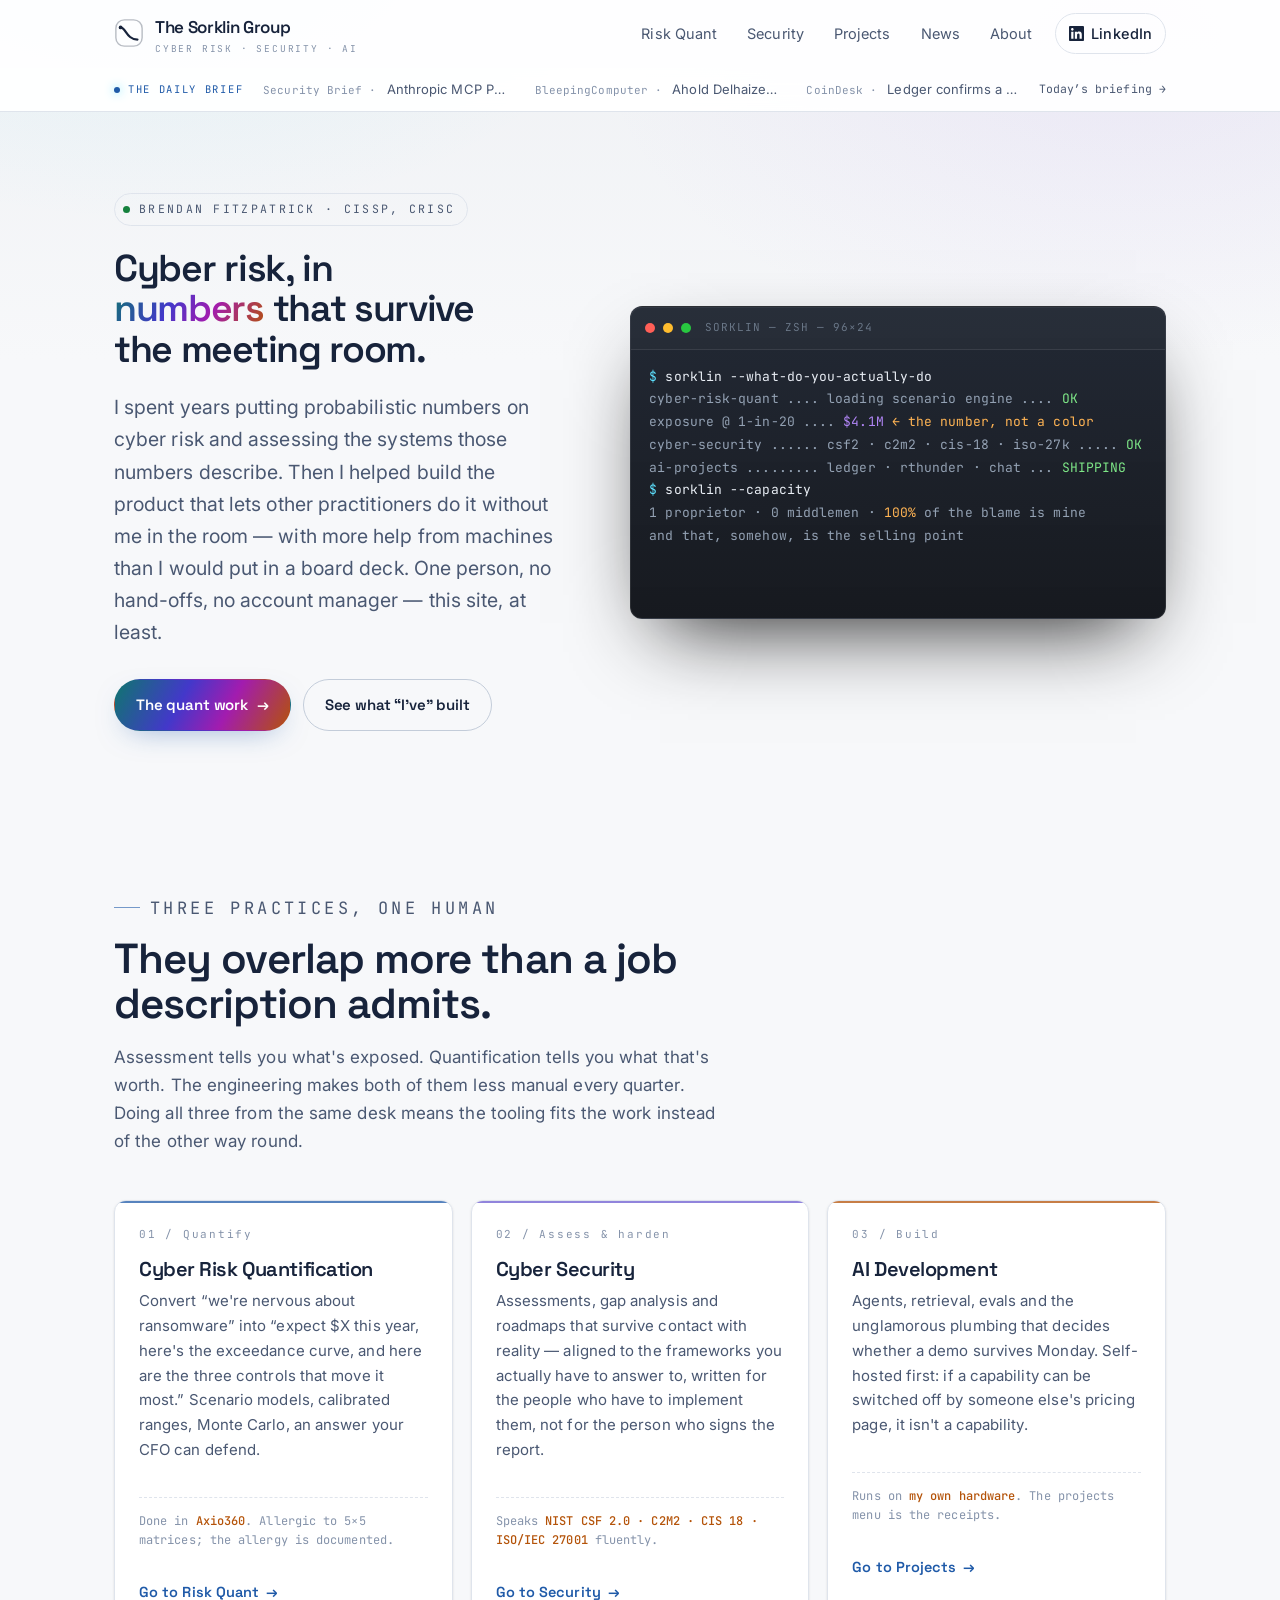
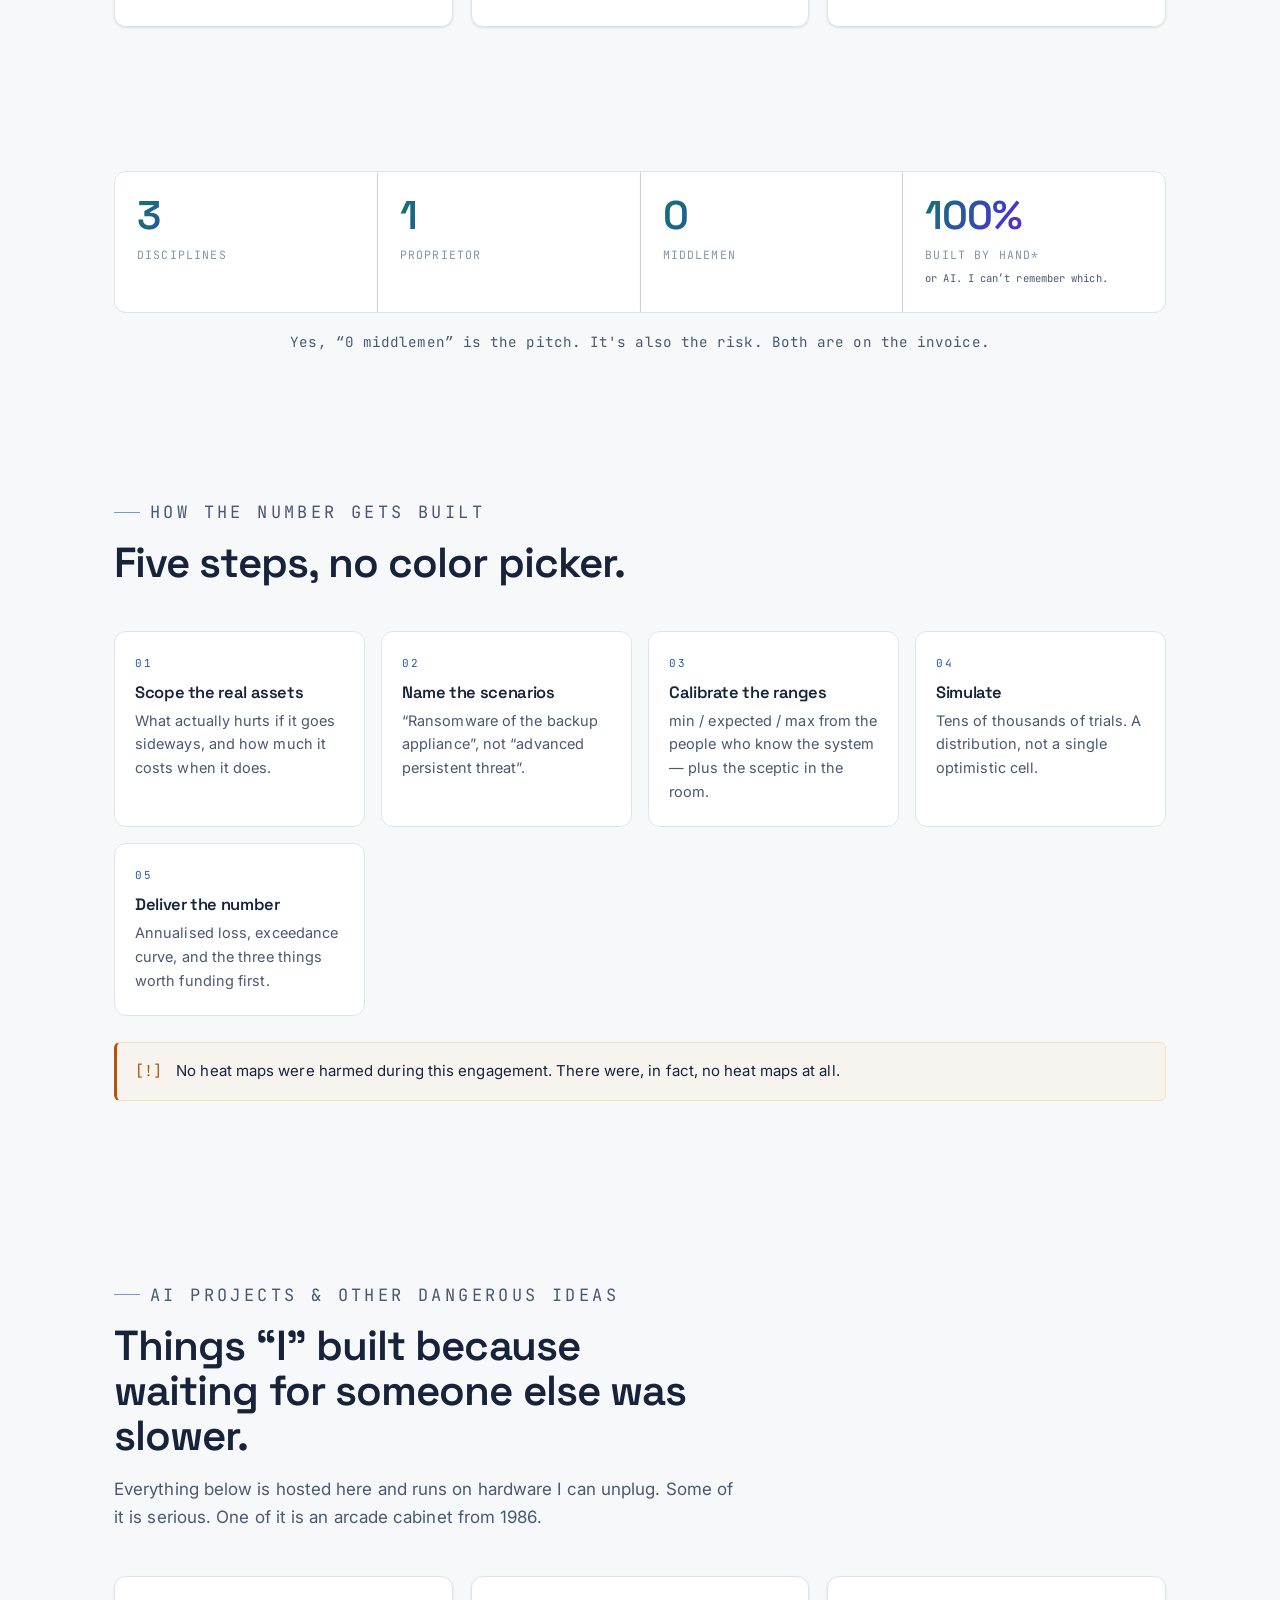
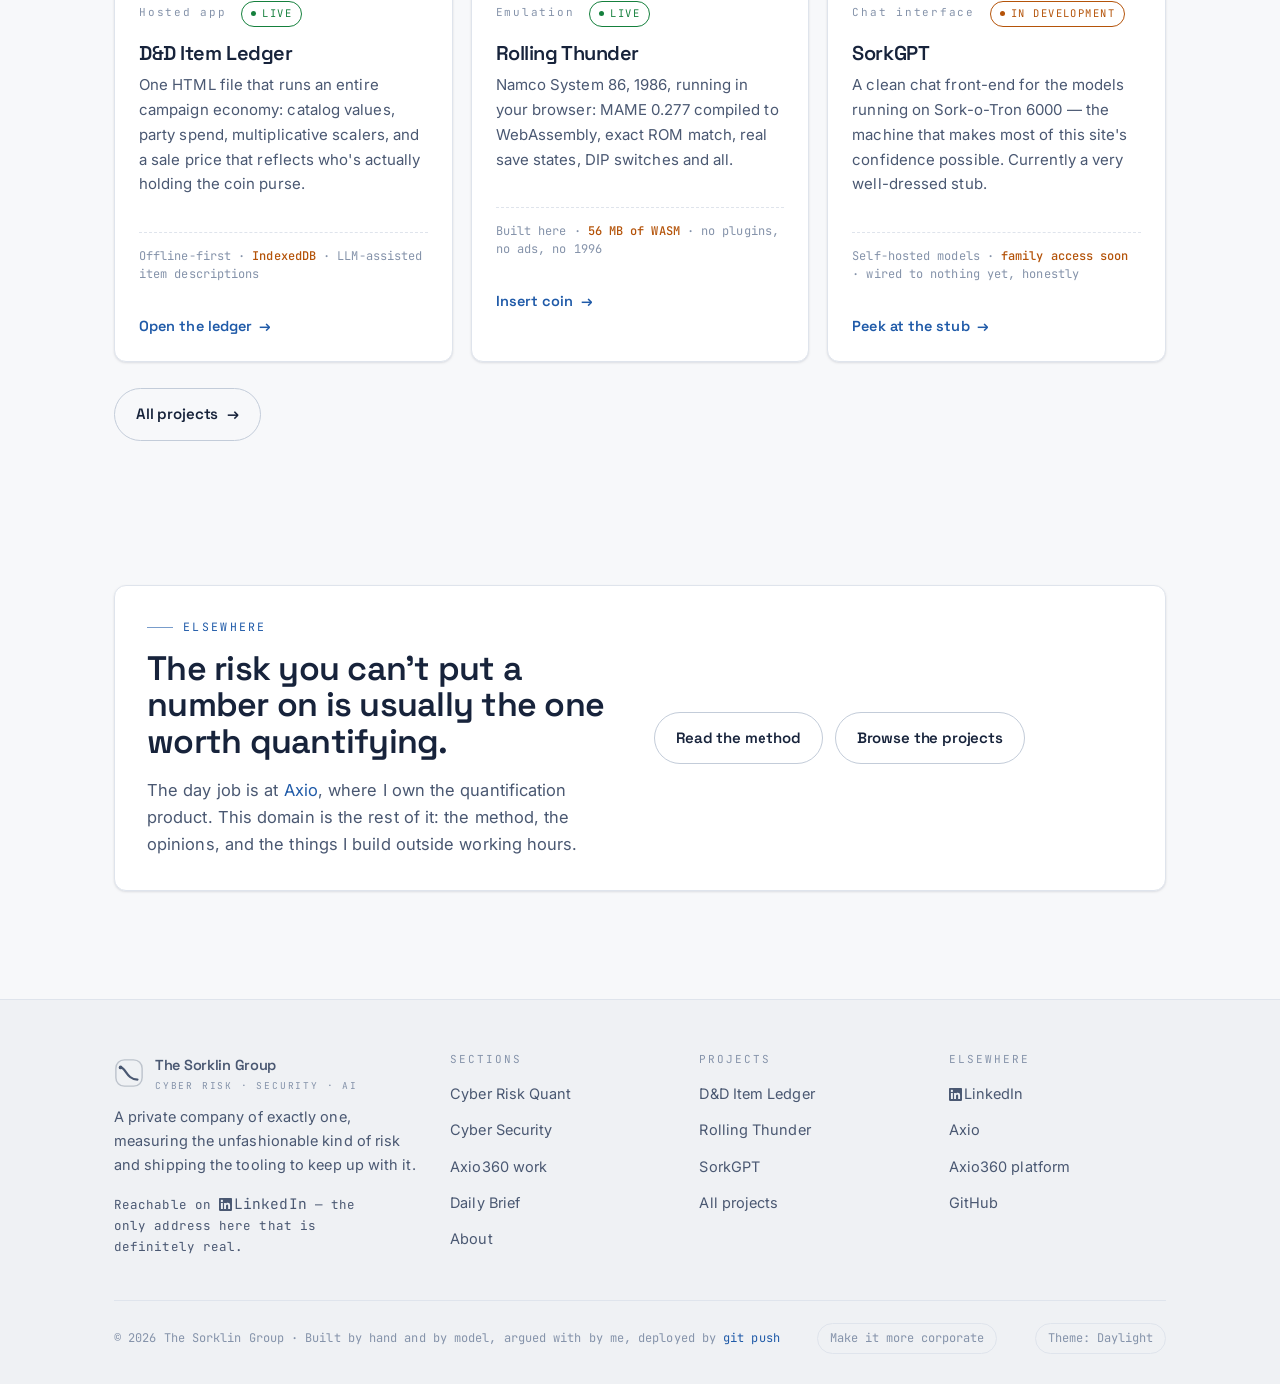
==== commit 84f886a9: "Daylight as the default theme; darker rainbow highlights; themed text selection - Default theme is n" ====
--- a/index.html
+++ b/index.html
@@ -10,7 +10,7 @@
 <meta property="og:type" content="website">
 <meta property="og:url" content="https://www.sorklin.com/">
 <meta name="theme-color" content="#05070b">
-  <script>try{var t=localStorage.getItem("sorklin:theme");if(t&&t!=="midnight")document.documentElement.setAttribute("data-theme",t)}catch(e){}</script>
+  <script>try{var t=localStorage.getItem("sorklin:theme");document.documentElement.setAttribute("data-theme",t||"daylight")}catch(e){}</script>
 <link rel="icon" href="/assets/img/favicon.svg" type="image/svg+xml">
 <link rel="canonical" href="https://www.sorklin.com/">
 <link rel="preconnect" href="https://fonts.googleapis.com">
@@ -316,7 +316,7 @@
       <span>© 2026 The Sorklin Group · Built by hand and by model, argued with by me, deployed by <span class="accent">git push</span></span>
       <span class="corp-note">Corporate mode active. The jokes are still in the source.</span>
       <button type="button" data-corporate-toggle>Make it more corporate</button>
-      <button type="button" data-theme-cycle>Theme: Midnight</button>
+      <button type="button" data-theme-cycle>Theme: Daylight</button>
     </div>
   </div>
 </footer>
--- a/assets/css/site.css
+++ b/assets/css/site.css
@@ -1161,8 +1161,8 @@
   --amber: #b45309;
   --green: #15803d;
   --red: #b91c1c;
-  --grad: linear-gradient(118deg, #1f5aa8, #274690);
-  --grad-soft: linear-gradient(118deg, rgba(31, 90, 168, 0.1), rgba(109, 91, 208, 0.1));
+  --grad: linear-gradient(118deg, #0f766e, #4338ca 38%, #a21caf 64%, #b45309);
+  --grad-soft: linear-gradient(118deg, rgba(15, 118, 110, 0.1), rgba(67, 56, 202, 0.08) 38%, rgba(162, 28, 175, 0.08) 64%, rgba(180, 83, 9, 0.1));
 }
 [data-theme="daylight"] body { background: linear-gradient(180deg, #ffffff, #f7f8fa 320px); }
 [data-theme="daylight"] .site-nav, [data-theme="daylight"] .site-nav.stuck { background: rgba(255, 255, 255, 0.92); }
@@ -1272,3 +1272,10 @@
 [data-theme="press"] .brief-strip { background: rgba(255, 248, 236, 0.94); }
 [data-theme="press"] #field { display: none; }
 [data-theme="press"] #dd-summary::first-letter { float: left; font-family: var(--sans); font-size: 3.1em; line-height: 0.82; padding: 4px 10px 0 0; font-weight: 600; color: var(--cyan); }
+
+/* ── text selection per theme ───────────────────────────────────────────
+   Midnight's soft cyan + white works on dark; light themes get a soft
+   accent wash with dark ink instead of white-on-light. */
+[data-theme="daylight"] ::selection { background: rgba(31, 90, 168, 0.24); color: var(--ink); }
+[data-theme="arcade"] ::selection { background: rgba(255, 77, 109, 0.22); color: var(--ink); }
+[data-theme="press"] ::selection { background: rgba(15, 84, 153, 0.22); color: var(--ink); }
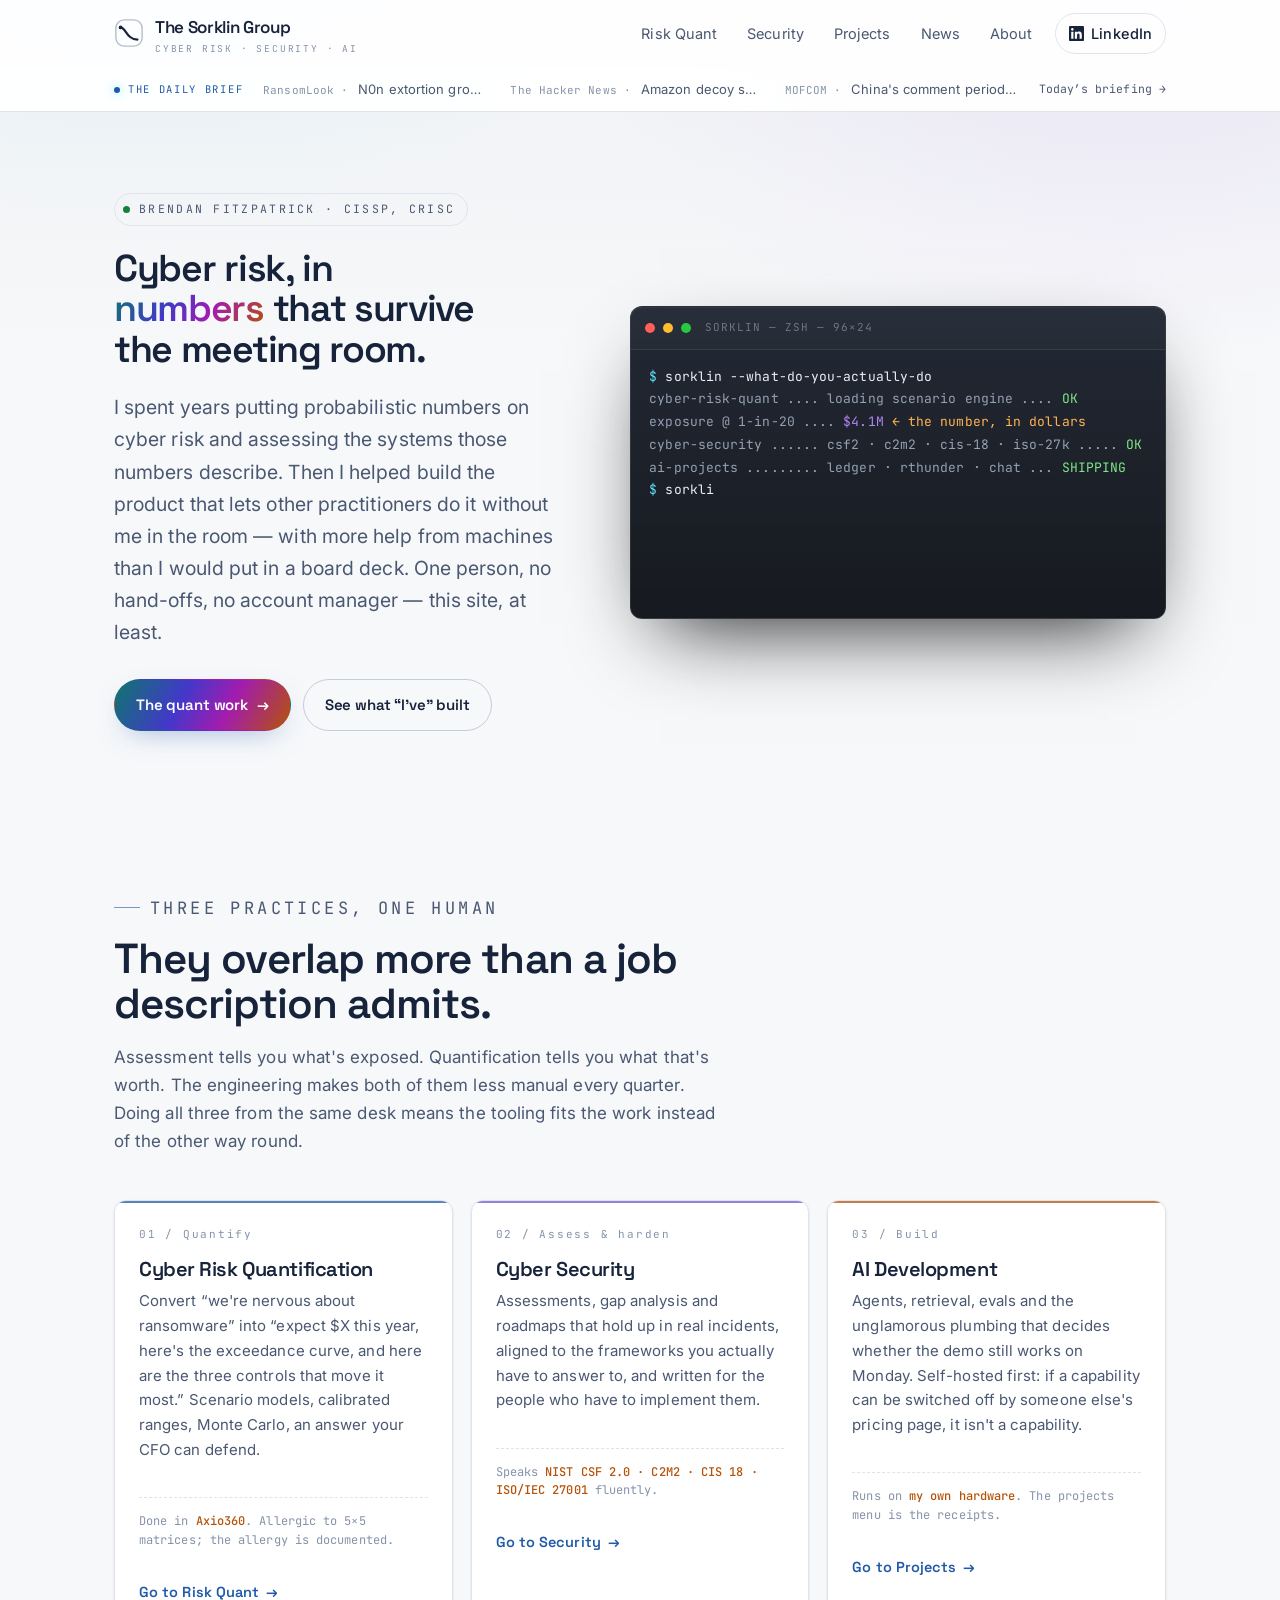
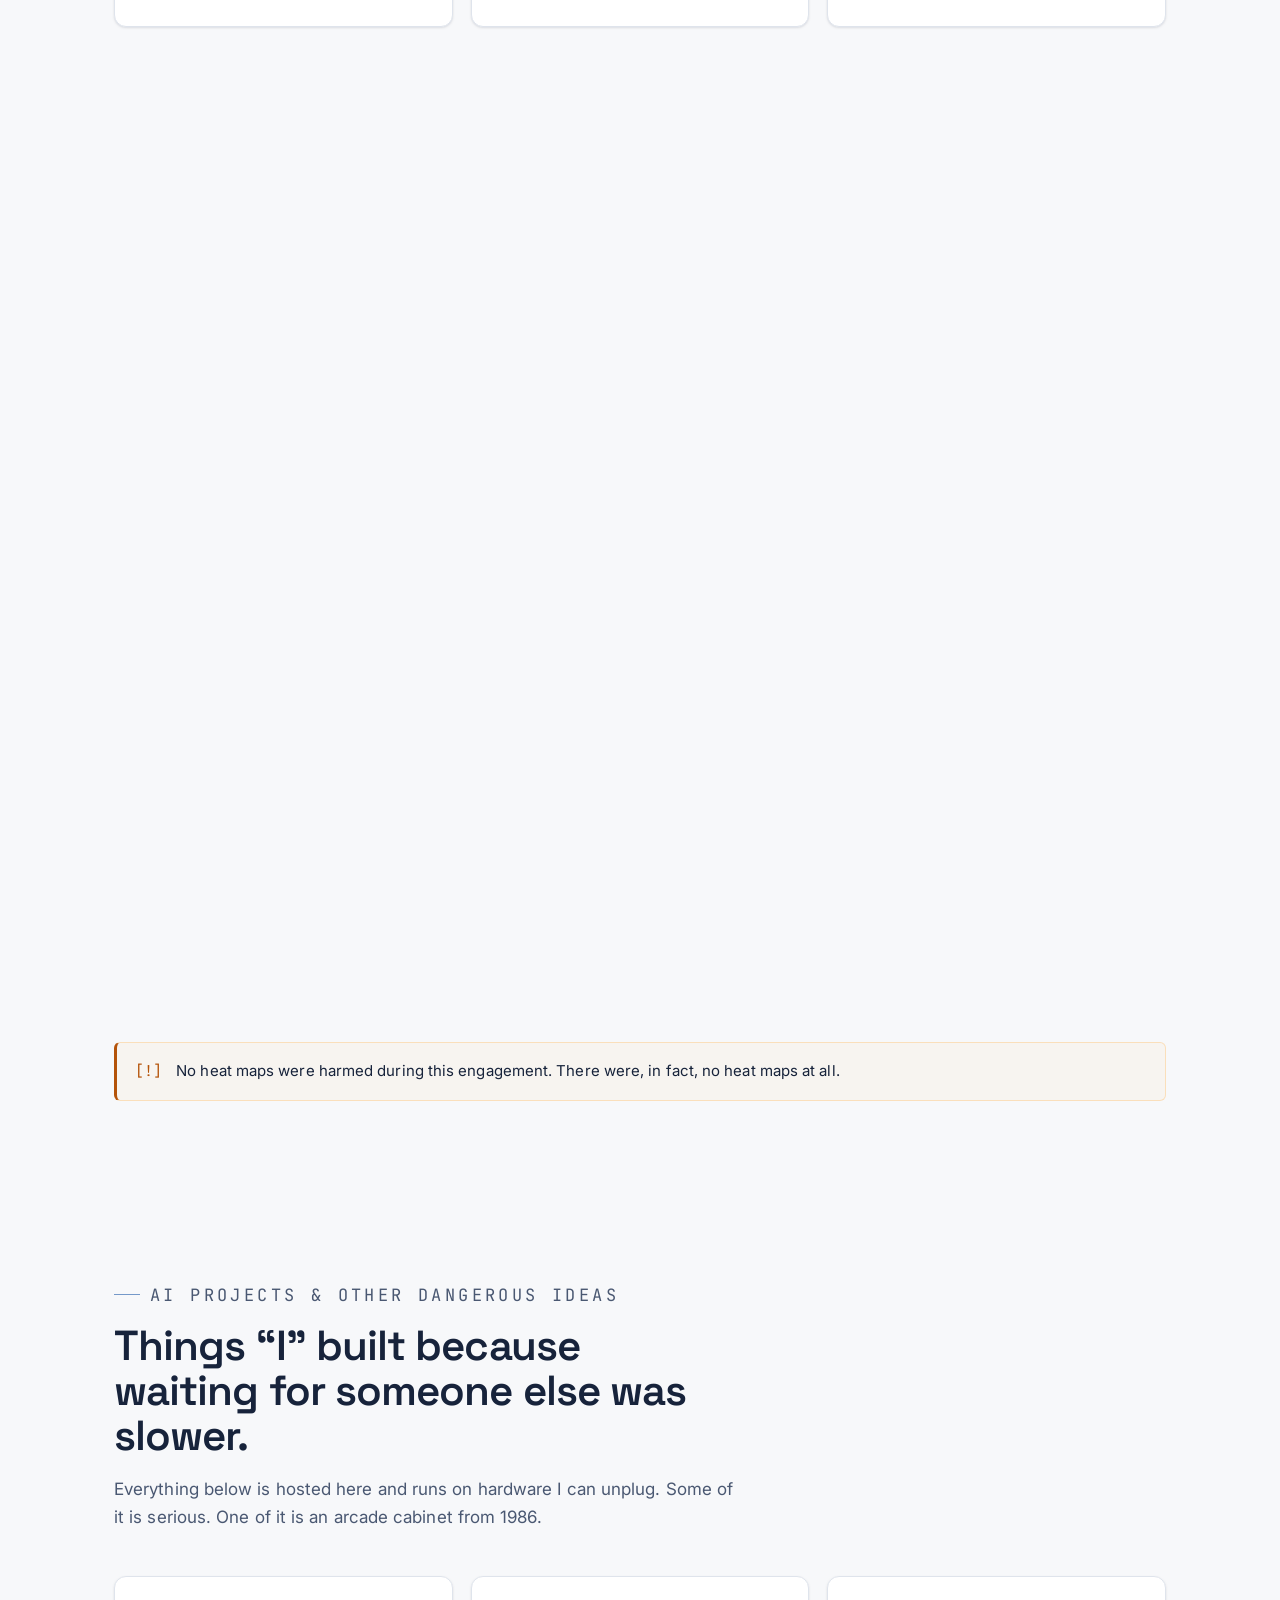
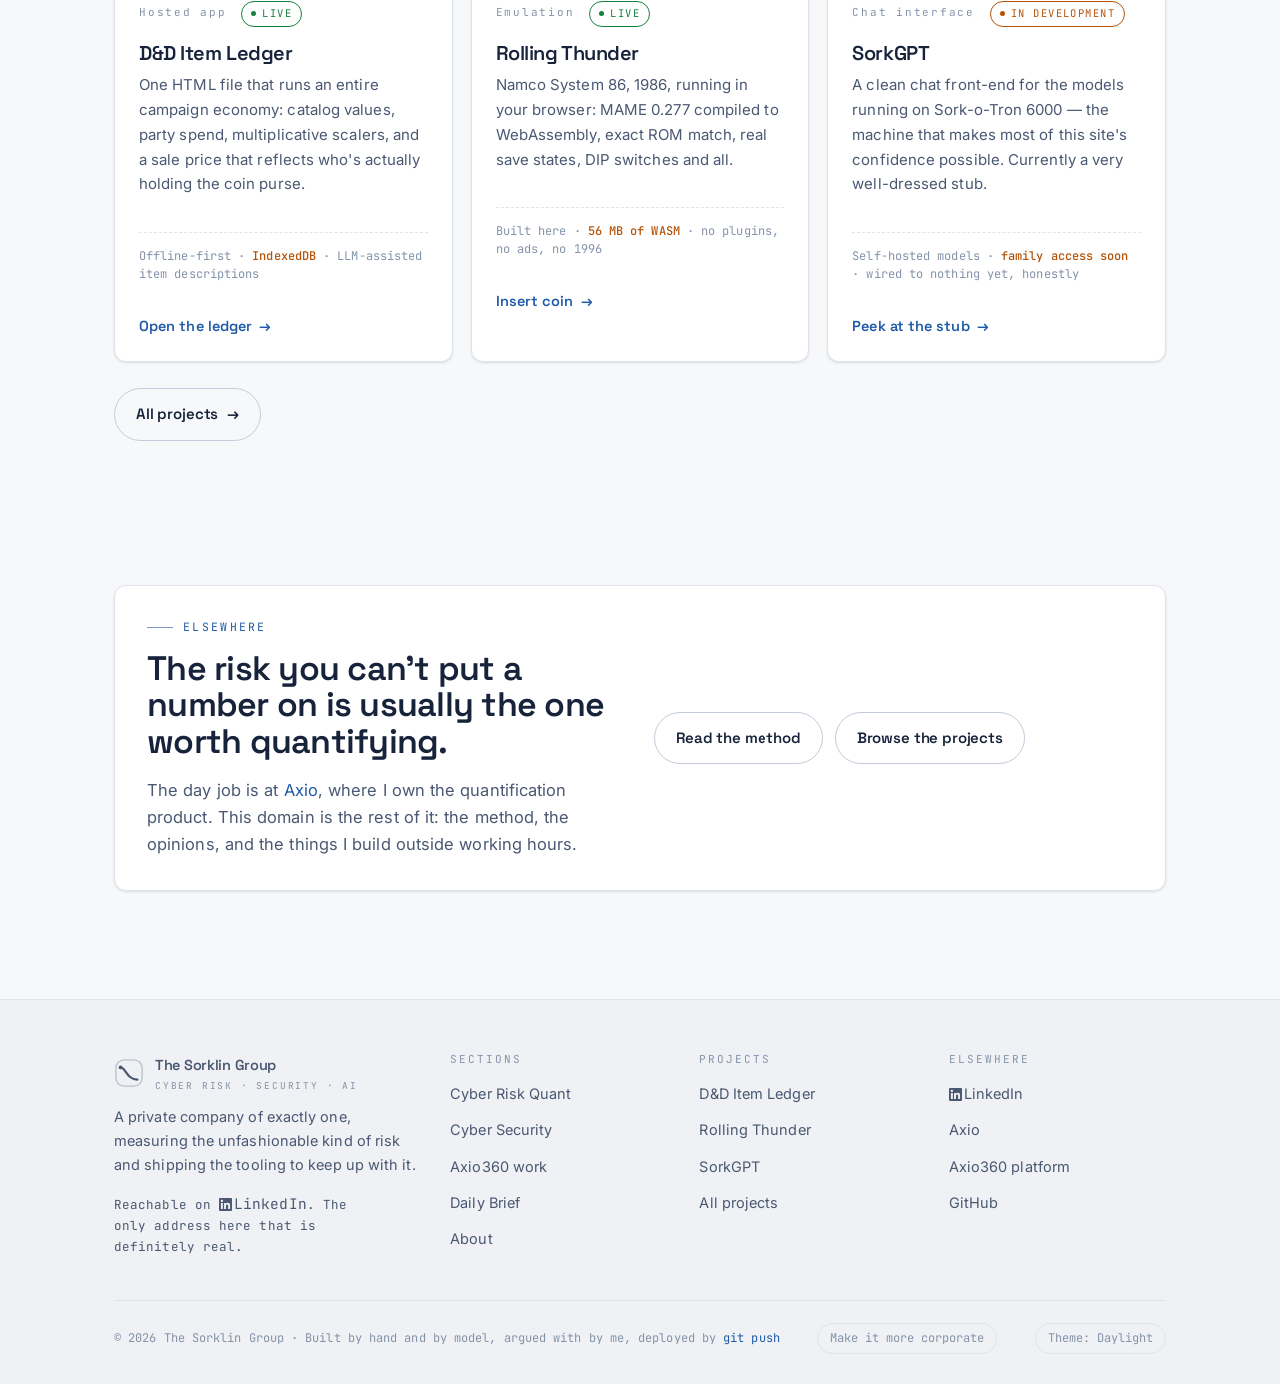
==== commit de1d8edd: "Copy voice pass: remove X-not-Y pivots and survives-tics, de-dash titles and meta, fix typos Owner-d" ====
--- a/index.html
+++ b/index.html
@@ -3,10 +3,10 @@
 <head>
 <meta charset="utf-8">
 <meta name="viewport" content="width=device-width, initial-scale=1">
-<title>The Sorklin Group — Cyber Risk Quantification, Security &amp; AI</title>
-<meta name="description" content="The personal site of Brendan Fitzpatrick, CISSP, CRISC — product owner of quantification at Axio. Cyber risk in dollars, security assessments that survive contact, and AI projects that actually shipped.">
+<title>The Sorklin Group · Cyber Risk Quantification, Security &amp; AI</title>
+<meta name="description" content="The personal site of Brendan Fitzpatrick, CISSP, CRISC. Product owner of quantification at Axio. Cyber risk in dollars, security assessments that hold up in real incidents, and AI projects that actually shipped.">
 <meta property="og:title" content="The Sorklin Group">
-<meta property="og:description" content="Cyber risk quantification, cybersecurity and applied AI — measured in dollars, not colours.">
+<meta property="og:description" content="Cyber risk quantification, cybersecurity and applied AI. Measured in dollars.">
 <meta property="og:type" content="website">
 <meta property="og:url" content="https://www.sorklin.com/">
 <meta name="theme-color" content="#05070b">
@@ -94,7 +94,7 @@
           <div class="terminal-body">
             <div class="ln cmd" data-line>sorklin --what-do-you-actually-do</div>
             <div class="ln out" data-line data-delay="140">cyber-risk-quant .... loading scenario engine .... <span class="ok">OK</span></div>
-            <div class="ln out" data-line>exposure @ 1-in-20 .... <span class="key">$4.1M</span> <span class="warn">← the number, not a color</span></div>
+            <div class="ln out" data-line>exposure @ 1-in-20 .... <span class="key">$4.1M</span> <span class="warn">← the number, in dollars</span></div>
             <div class="ln out" data-line>cyber-security ...... csf2 · c2m2 · cis-18 · iso-27k ..... <span class="ok">OK</span></div>
             <div class="ln out" data-line>ai-projects ......... ledger · rthunder · chat ... <span class="ok">SHIPPING</span></div>
             <div class="ln cmd" data-line data-delay="420">sorklin --capacity</div>
@@ -131,9 +131,8 @@
         <article class="card tint-violet reveal" data-delay="90">
           <div class="card-index">02 / Assess &amp; harden</div>
           <h3>Cyber Security</h3>
-          <p>Assessments, gap analysis and roadmaps that survive contact with reality — aligned to the frameworks
-            you actually have to answer to, written for the people who have to implement them, not for the
-            person who signs the report.</p>
+          <p>Assessments, gap analysis and roadmaps that hold up in real incidents, aligned to the frameworks
+            you actually have to answer to, and written for the people who have to implement them.</p>
           <p class="card-note">Speaks <b>NIST CSF 2.0 · C2M2 · CIS 18 · ISO/IEC 27001</b> fluently.</p>
           <a class="card-link" href="/cyber-security/">Go to Security <span class="arrow">→</span></a>
         </article>
@@ -141,8 +140,8 @@
         <article class="card tint-amber reveal" data-delay="180">
           <div class="card-index">03 / Build</div>
           <h3>AI Development</h3>
-          <p>Agents, retrieval, evals and the unglamorous plumbing that decides whether a demo survives Monday.
-            Self-hosted first: if a capability can be switched off by someone else's pricing page,
+          <p>Agents, retrieval, evals and the unglamorous plumbing that decides whether the demo still works on
+            Monday. Self-hosted first: if a capability can be switched off by someone else's pricing page,
             it isn't a capability.</p>
           <p class="card-note">Runs on <b>my own hardware</b>. The projects menu is the receipts.</p>
           <a class="card-link" href="/projects/">Go to Projects <span class="arrow">→</span></a>
@@ -179,9 +178,9 @@
       </div>
       <div class="steps">
         <div class="step reveal"><h3>Scope the real assets</h3><p>What actually hurts if it goes sideways, and how much it costs when it does.</p></div>
-        <div class="step reveal" data-delay="70"><h3>Name the scenarios</h3><p>“Ransomware of the backup appliance”, not “advanced persistent threat”.</p></div>
+        <div class="step reveal" data-delay="70"><h3>Name the scenarios</h3><p>“Ransomware of the backup appliance”. Never “advanced persistent threat”.</p></div>
         <div class="step reveal" data-delay="140"><h3>Calibrate the ranges</h3><p>min / expected / max from the people who know the system — plus the sceptic in the room.</p></div>
-        <div class="step reveal" data-delay="210"><h3>Simulate</h3><p>Tens of thousands of trials. A distribution, not a single optimistic cell.</p></div>
+        <div class="step reveal" data-delay="210"><h3>Simulate</h3><p>Tens of thousands of trials. A distribution, with no single optimistic cell.</p></div>
         <div class="step reveal" data-delay="280"><h3>Deliver the number</h3><p>Annualised loss, exceedance curve, and the three things worth funding first.</p></div>
       </div>
       <div class="callout reveal" style="margin-top:26px" data-joke>
@@ -281,7 +280,7 @@
           The personal site of Brendan Fitzpatrick: cyber risk quantification,
           security assessment and applied AI engineering.
         </p>
-        <p class="foot-blurb dim mono" style="font-size:12.5px">Reachable on <a href="https://www.linkedin.com/in/brendan-j-fitzpatrick/" rel="noopener me" target="_blank"><svg class="li-mark" viewBox="0 0 24 24" aria-hidden="true"><path fill="currentColor" d="M20.447 20.452h-3.554v-5.569c0-1.328-.027-3.037-1.852-3.037-1.853 0-2.136 1.445-2.136 2.939v5.667H9.351V9h3.414v1.561h.046c.477-.9 1.637-1.85 3.37-1.85 3.601 0 4.267 2.37 4.267 5.455v6.286zM5.337 7.433c-1.144 0-2.063-.926-2.063-2.065 0-1.138.92-2.063 2.063-2.063 1.14 0 2.064.925 2.064 2.063 0 1.139-.925 2.065-2.064 2.065zm1.782 13.019H3.555V9h3.564v11.452zM22.225 0H1.771C.792 0 0 .774 0 1.729v20.542C0 23.227.792 24 1.771 24h20.451C23.2 24 24 23.227 24 22.271V1.729C24 .774 23.2 0 22.222 0h.003z"/></svg><span>LinkedIn</span></a> &mdash; the only address here that is definitely real.</p>
+        <p class="foot-blurb dim mono" style="font-size:12.5px">Reachable on <a href="https://www.linkedin.com/in/brendan-j-fitzpatrick/" rel="noopener me" target="_blank"><svg class="li-mark" viewBox="0 0 24 24" aria-hidden="true"><path fill="currentColor" d="M20.447 20.452h-3.554v-5.569c0-1.328-.027-3.037-1.852-3.037-1.853 0-2.136 1.445-2.136 2.939v5.667H9.351V9h3.414v1.561h.046c.477-.9 1.637-1.85 3.37-1.85 3.601 0 4.267 2.37 4.267 5.455v6.286zM5.337 7.433c-1.144 0-2.063-.926-2.063-2.065 0-1.138.92-2.063 2.063-2.063 1.14 0 2.064.925 2.064 2.063 0 1.139-.925 2.065-2.064 2.065zm1.782 13.019H3.555V9h3.564v11.452zM22.225 0H1.771C.792 0 0 .774 0 1.729v20.542C0 23.227.792 24 1.771 24h20.451C23.2 24 24 23.227 24 22.271V1.729C24 .774 23.2 0 22.222 0h.003z"/></svg><span>LinkedIn</span></a>. The only address here that is definitely real.</p>
       </div>
       <div>
         <h4>Sections</h4>
--- a/assets/css/site.css
+++ b/assets/css/site.css
@@ -842,6 +842,11 @@
    palette (security → cyan, AI → violet). No hardcoded hex here.
    ═══════════════════════════════════════════════════════════════════════ */
 .badge.ai { color: var(--violet); }
+/* industry pills (top-level NAICS sectors): the third badge colour — green.
+   Sector names stay sentence case (some run long), unlike the topic tags.
+   The dim variant is the standing "no industry assigned" answer. */
+.badge.ind { color: var(--green); text-transform: none; letter-spacing: 0.05em; }
+.badge.ind.unspec { color: var(--dim-2); }
 
 /* the closing section: process, taxonomy, attribution */
 #about-feed {
@@ -860,6 +865,13 @@
   margin-bottom: 24px;
 }
 .news-controls[hidden] { display: none; }
+.news-controls { scroll-margin-top: calc(var(--nav-h) + 16px); } /* the back-to-top button lands here */
+.news-filters {
+  display: inline-flex;
+  flex-wrap: wrap;
+  gap: 10px;
+  align-items: center;
+}
 .news-tabs {
   display: inline-flex;
   gap: 4px;
@@ -884,6 +896,134 @@
 .news-tab[aria-pressed="true"] { color: var(--ink); background: rgba(255, 255, 255, 0.08); }
 .news-tab .n { color: var(--dim-2); margin-left: 7px; }
 .news-tab[aria-pressed="true"] .n { color: var(--cyan); }
+/* the industry filter: a native select styled to sit beside the topic tabs;
+   the popup itself stays native (option colours follow the theme tokens) */
+.news-indsel {
+  font-family: var(--mono);
+  font-size: 12px;
+  letter-spacing: 0.05em;
+  color: var(--dim);
+  background: rgba(255, 255, 255, 0.03);
+  border: 1px solid var(--line);
+  border-radius: 999px;
+  padding: 7px 14px;
+  max-width: 100%;
+  cursor: pointer;
+  transition: color 0.2s, background 0.2s;
+}
+.news-indsel:hover { color: var(--ink); }
+.news-indsel:focus-visible { outline: 1px solid var(--cyan); outline-offset: 2px; }
+.news-indsel option { color: var(--ink); background: var(--bg); }
+/* search box (website-dta): a native search input styled like the selects;
+   the × clear button replaces the browser's own cancel button. deep-dives.json
+   is fetched lazily on the first keystroke, so the default page never grows. */
+.news-search { position: relative; display: inline-flex; align-items: center; }
+.news-search-ico {
+  position: absolute;
+  left: 11px;
+  width: 13px;
+  height: 13px;
+  color: var(--dim);
+  pointer-events: none; /* clicks land on the input, never the icon */
+}
+.news-search-input { min-width: 200px; padding-left: 30px; padding-right: 30px; }
+.news-search-input::-webkit-search-cancel-button { -webkit-appearance: none; appearance: none; }
+.news-search-clear {
+  position: absolute;
+  right: 4px;
+  font-family: var(--mono);
+  font-size: 14px;
+  line-height: 1;
+  color: var(--dim);
+  background: none;
+  border: 0;
+  border-radius: 999px;
+  padding: 4px 7px;
+  cursor: pointer;
+}
+.news-search-clear:hover { color: var(--ink); }
+.news-search-clear:focus-visible { outline: 1px solid var(--cyan); outline-offset: 1px; }
+/* word cloud (owner tickets 2026-11-06): the most-mentioned proper names
+   across the published stories — tools, platforms, attacks, agencies —
+   built by news.js from the prose itself. Per-name font sizes are set
+   inline (data-driven, 12–27px); every colour here rides the theme tokens,
+   so the four themes pick the cloud up without overrides. A click runs the
+   archive search for the name; the active one lights up cyan. */
+.news-cloud[hidden] { display: none; }
+.news-cloud { margin: 0 0 22px; }
+.news-cloud-label {
+  display: block;
+  font-family: var(--mono);
+  font-size: 11.5px;
+  letter-spacing: 0.06em;
+  text-transform: uppercase;
+  color: var(--dim-2);
+  margin-bottom: 8px;
+}
+.news-cloud-hint { text-transform: none; letter-spacing: 0.03em; }
+/* the visibility toggle: rides the .news-tab pill styling; the chevron is
+   a plain glyph swapped by news.js (no animation, so reduced-motion needs
+   no handling) */
+.news-cloud-toggle .chev { color: var(--dim-2); }
+/* The cloud canvas: names are absolutely positioned by news.js on an
+   expanding spiral (no rows, no columns); the height is the placement
+   budget, which news.js may grow on narrow screens. */
+.news-cloud-words {
+  position: relative;
+  height: 210px;
+}
+.news-cloud-word {
+  position: absolute;
+  white-space: nowrap;
+  font-family: var(--body);
+  font-weight: 500;
+  line-height: 1.25;
+  color: var(--dim);
+  background: none;
+  border: 0;
+  padding: 0;
+  cursor: pointer;
+}
+/* Hover/focus growth and the neighbour-yield are transforms (animated by
+   news.js's inline styles); under prefers-reduced-motion nothing animates —
+   the same grow/shrink applies instantly. */
+@media (prefers-reduced-motion: no-preference) {
+  .news-cloud-word { transition: transform 0.18s ease, color 0.2s; }
+}
+.news-cloud-word:hover { color: var(--ink); }
+.news-cloud-word:focus-visible { outline: 1px solid var(--cyan); outline-offset: 2px; }
+.news-cloud-word.active { color: var(--cyan); }
+/* While a search is active the whole archive is searched: the topic tabs,
+   industry dropdown and jump controls are bypassed — dim them and take the
+   pointer events away so they read as switched off, not broken. */
+.news-controls.searching .news-tabs,
+.news-controls.searching .news-indsel:not(.news-search-input),
+.news-controls.searching .news-jump { opacity: 0.45; pointer-events: none; }
+/* back to the top of the feed: fixed bottom-right, appears only once the
+   filter/search row has scrolled off. Colours ride the theme tokens; the
+   [hidden] guard must win over the display rule above it. */
+.news-top {
+  position: fixed;
+  right: 20px;
+  bottom: 20px;
+  z-index: 60; /* over the page, under the fixed nav (80) */
+  display: inline-flex;
+  align-items: center;
+  font-family: var(--mono);
+  font-size: 11.5px;
+  letter-spacing: 0.06em;
+  color: var(--dim);
+  background: var(--panel);
+  border: 1px solid var(--line);
+  border-radius: 999px;
+  padding: 8px 14px;
+  cursor: pointer;
+  box-shadow: 0 10px 24px rgba(0, 0, 0, 0.18);
+  transition: color 0.2s, background 0.2s;
+}
+.news-top:hover { color: var(--ink); }
+.news-top:focus-visible { outline: 1px solid var(--cyan); outline-offset: 2px; }
+.news-top[hidden] { display: none; }
 .news-updated { font-size: 12px; }
 .news-list { min-height: 120px; }
 .news-loading { padding: 8px 0; }
@@ -1065,6 +1205,14 @@
 .dd-facts li { font-size: 14.5px; line-height: 1.65; }
 .dd-sources { margin-top: 12px; }
 .dd-sources li { font-size: 14.5px; }
+.dd-backrow { margin-top: 26px; }
+/* The hero's own bottom padding is the separator; .section's 64–116px top
+   pad stacked on it and left a hole between summary and Key facts. */
+#dd-body-sec { padding-top: 0; }
+/* Industry pills live in their own row that wraps inside the page — never a
+   no-wrap flex line, or ten sectors push the last tag off the edge. */
+#dd-industries { display: flex; flex-wrap: wrap; gap: 8px; margin: 0 0 18px; }
+#dd-industries[hidden] { display: none; }
 
 /* -- homepage strip: latest headlines, pinned below the nav -------------- */
 .brief-strip {
@@ -1207,6 +1355,8 @@
 [data-theme="arcade"] .card::before, [data-theme="arcade"] .news-item::before { display: none; }
 [data-theme="arcade"] .news-tabs { background: var(--panel); border: 2px solid var(--ink); box-shadow: 3px 3px 0 var(--ink); }
 [data-theme="arcade"] .news-tab[aria-pressed="true"] { background: var(--cyan); color: #fffdf8; }
+[data-theme="arcade"] .news-indsel { background: var(--panel); border: 2px solid var(--ink); box-shadow: 3px 3px 0 var(--ink); }
+[data-theme="arcade"] .news-indsel option { background: var(--panel); }
 [data-theme="arcade"] .news-date { border-bottom-color: var(--ink); }
 [data-theme="arcade"] .news-date-tag { background: var(--panel); color: var(--ink); border: 2px solid var(--ink); box-shadow: 2px 2px 0 var(--ink); }
 [data-theme="arcade"] .site-nav, [data-theme="arcade"] .site-nav.stuck { background: rgba(255, 249, 239, 0.94); }
@@ -1263,6 +1413,7 @@
 [data-theme="press"] .news-date-tag { border-radius: 0; background: var(--ink); color: var(--bg); }
 [data-theme="press"] .news-tabs { border: 0; border-bottom: 1px solid var(--ink); border-radius: 0; background: transparent; }
 [data-theme="press"] .news-tab[aria-pressed="true"] { background: transparent; color: var(--ink); border-bottom: 3px solid var(--cyan); border-radius: 0; }
+[data-theme="press"] .news-indsel { border: 0; border-bottom: 1px solid var(--ink); border-radius: 0; background: transparent; }
 [data-theme="press"] .site-nav, [data-theme="press"] .site-nav.stuck { background: rgba(253, 241, 227, 0.94); }
 [data-theme="press"] .nav-toggle { background: rgba(253, 241, 227, 0.97); box-shadow: 0 24px 60px rgba(32, 26, 18, 0.18); }
 [data-theme="press"] .nav-links a:hover, [data-theme="press"] .btn-ghost:hover { background: rgba(32, 26, 18, 0.06); }
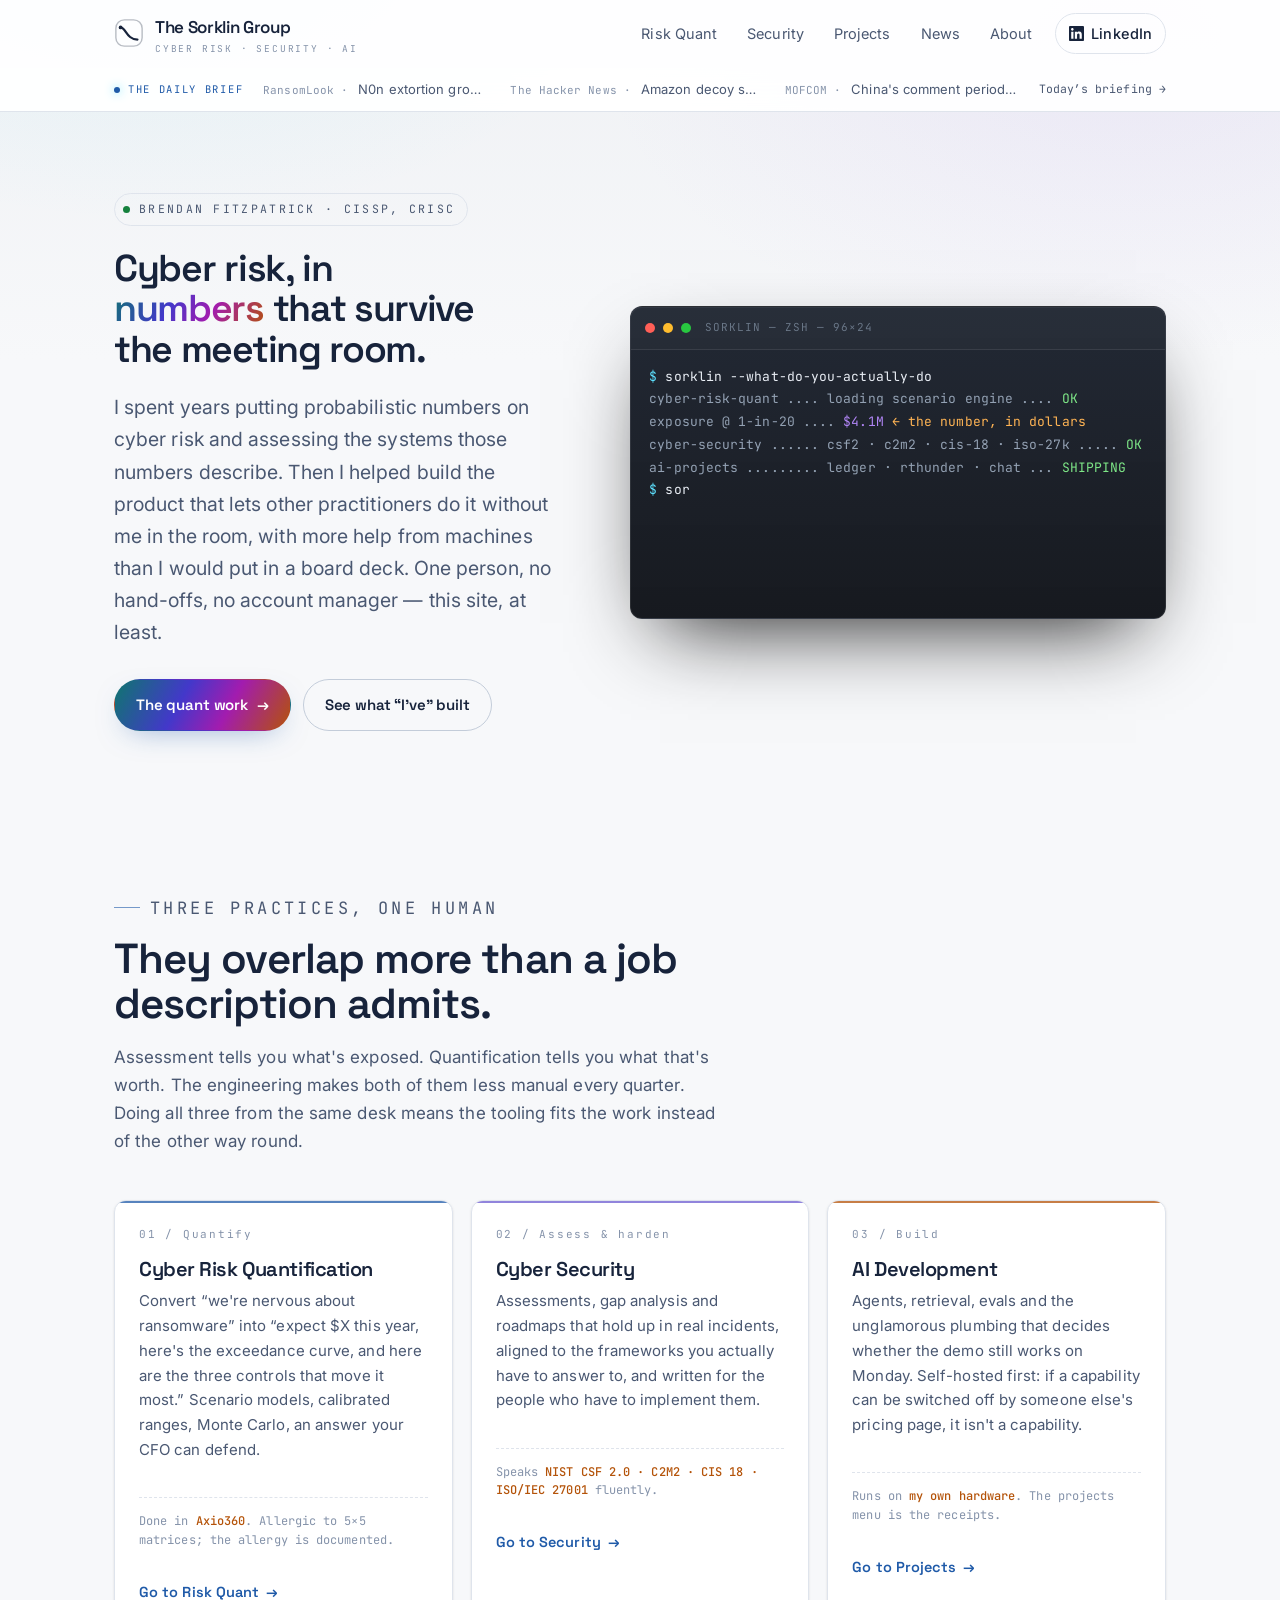
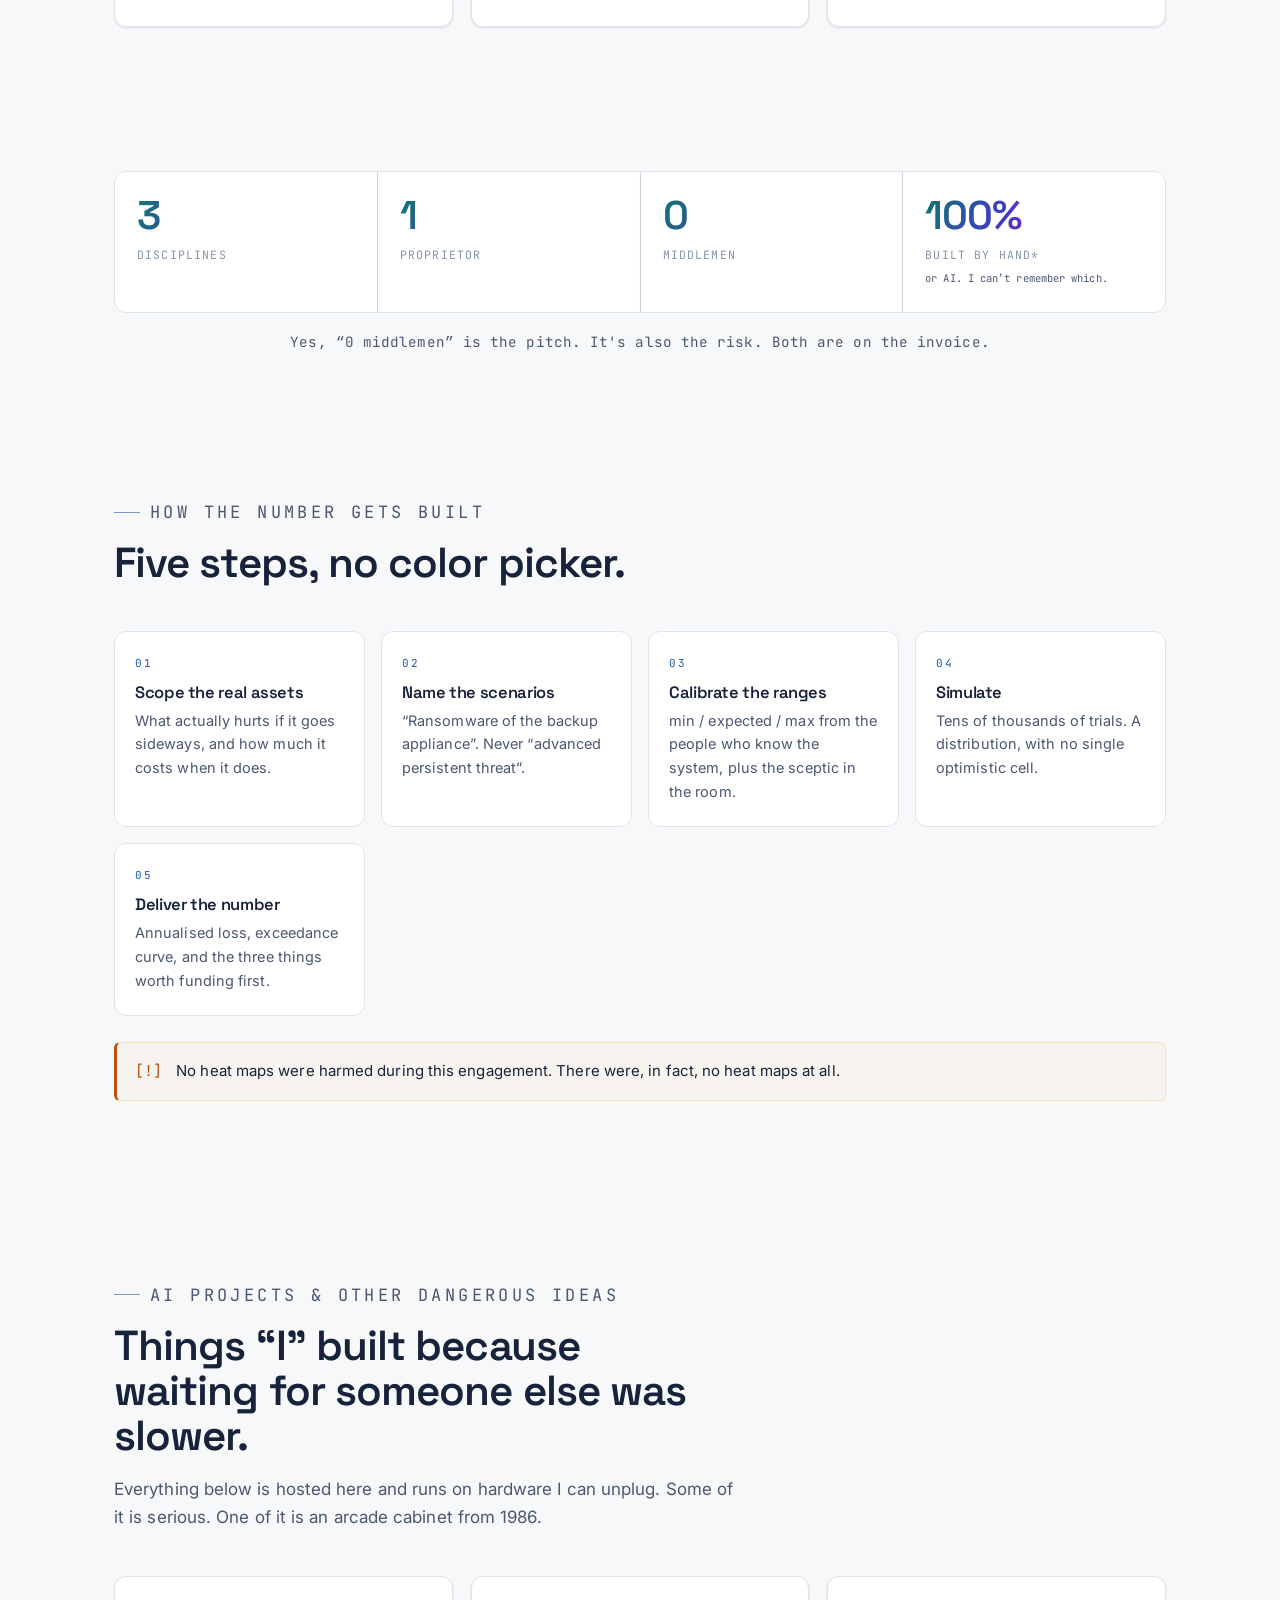
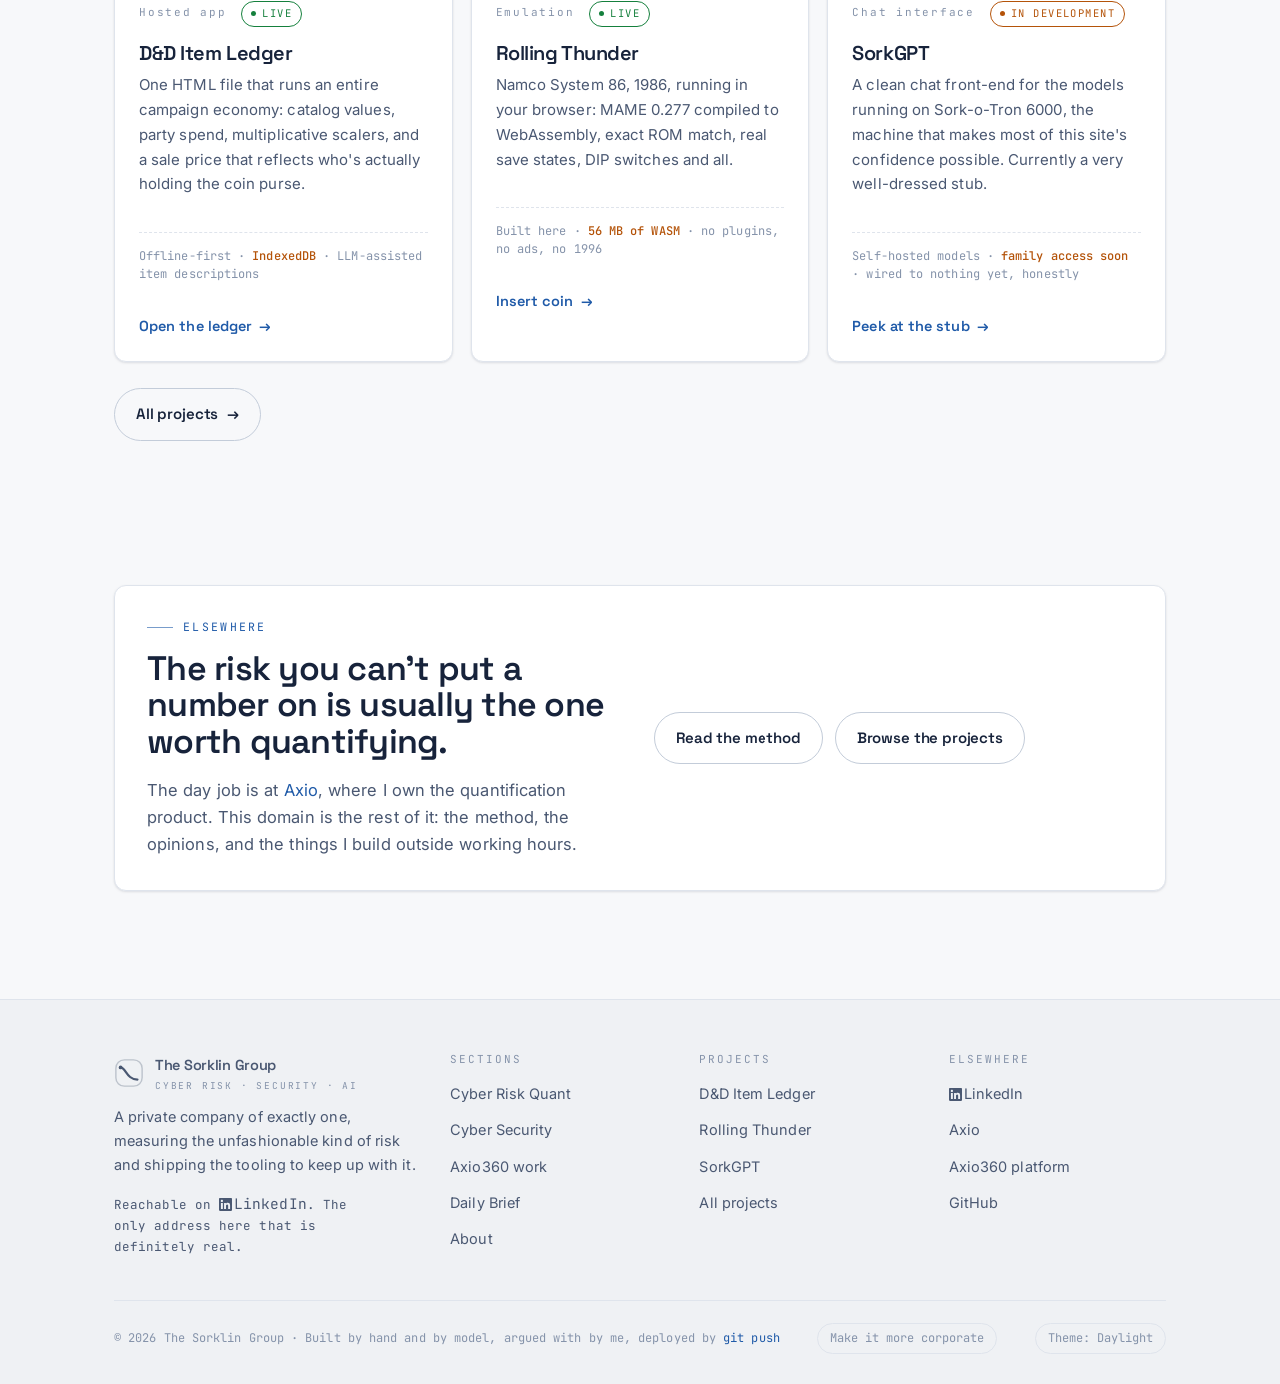
==== commit 1c8c2d06: "De-dash site prose: commas, colons, parens, rephrasing Owner direction: em-dash density down across " ====
--- a/index.html
+++ b/index.html
@@ -76,10 +76,10 @@
           <p class="lede">
             <span data-joke>I spent years putting probabilistic numbers on cyber risk and assessing the systems
               those numbers describe. Then I helped build the product that lets other practitioners do it without me in
-              the room — with more help from machines than I would put in a board deck. One person, no hand-offs,
+              the room, with more help from machines than I would put in a board deck. One person, no hand-offs,
               no account manager — this site, at least.</span>
             <span data-corp>Twenty-seven years in security and technology, most of the last eleven quantifying cyber
-              risk and assessing the systems behind it across insurance, legal and regulated environments — now
+              risk and assessing the systems behind it across insurance, legal and regulated environments, now
               productised: I do product management for the quantification capability at Axio and head the modelling
               team behind it.</span>
           </p>
@@ -179,7 +179,7 @@
       <div class="steps">
         <div class="step reveal"><h3>Scope the real assets</h3><p>What actually hurts if it goes sideways, and how much it costs when it does.</p></div>
         <div class="step reveal" data-delay="70"><h3>Name the scenarios</h3><p>“Ransomware of the backup appliance”. Never “advanced persistent threat”.</p></div>
-        <div class="step reveal" data-delay="140"><h3>Calibrate the ranges</h3><p>min / expected / max from the people who know the system — plus the sceptic in the room.</p></div>
+        <div class="step reveal" data-delay="140"><h3>Calibrate the ranges</h3><p>min / expected / max from the people who know the system, plus the sceptic in the room.</p></div>
         <div class="step reveal" data-delay="210"><h3>Simulate</h3><p>Tens of thousands of trials. A distribution, with no single optimistic cell.</p></div>
         <div class="step reveal" data-delay="280"><h3>Deliver the number</h3><p>Annualised loss, exceedance curve, and the three things worth funding first.</p></div>
       </div>
@@ -222,7 +222,7 @@
         <a class="card reveal" data-delay="180" href="/projects/sorkgpt/">
           <div class="card-index">Chat interface <span class="badge dev" style="margin-left:6px">In development</span></div>
           <h3>SorkGPT</h3>
-          <p>A clean chat front-end for the models running on Sork-o-Tron 6000 — the machine that makes most of
+          <p>A clean chat front-end for the models running on Sork-o-Tron 6000, the machine that makes most of
             this site's confidence possible. Currently a very well-dressed stub.</p>
           <p class="card-note">Self-hosted models · <b>family access soon</b> · wired to nothing yet, honestly</p>
           <span class="card-link">Peek at the stub <span class="arrow">→</span></span>
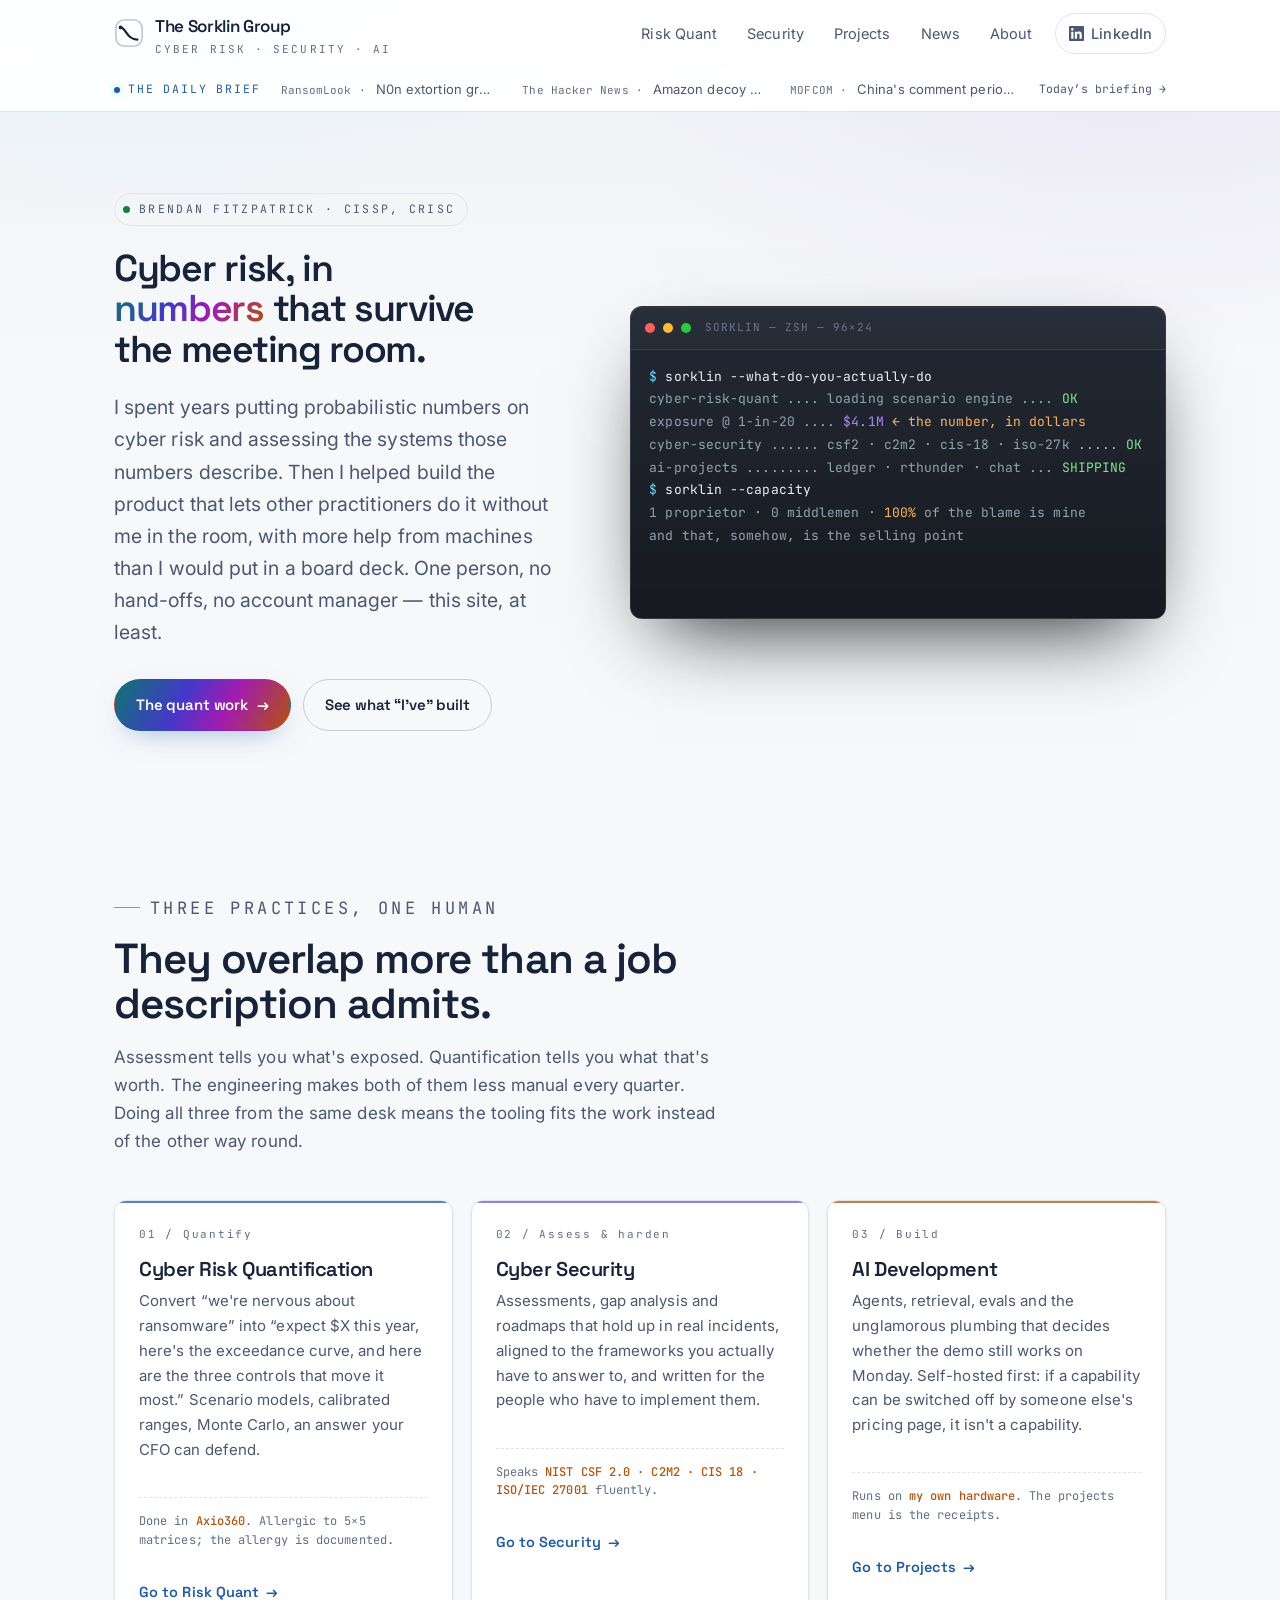
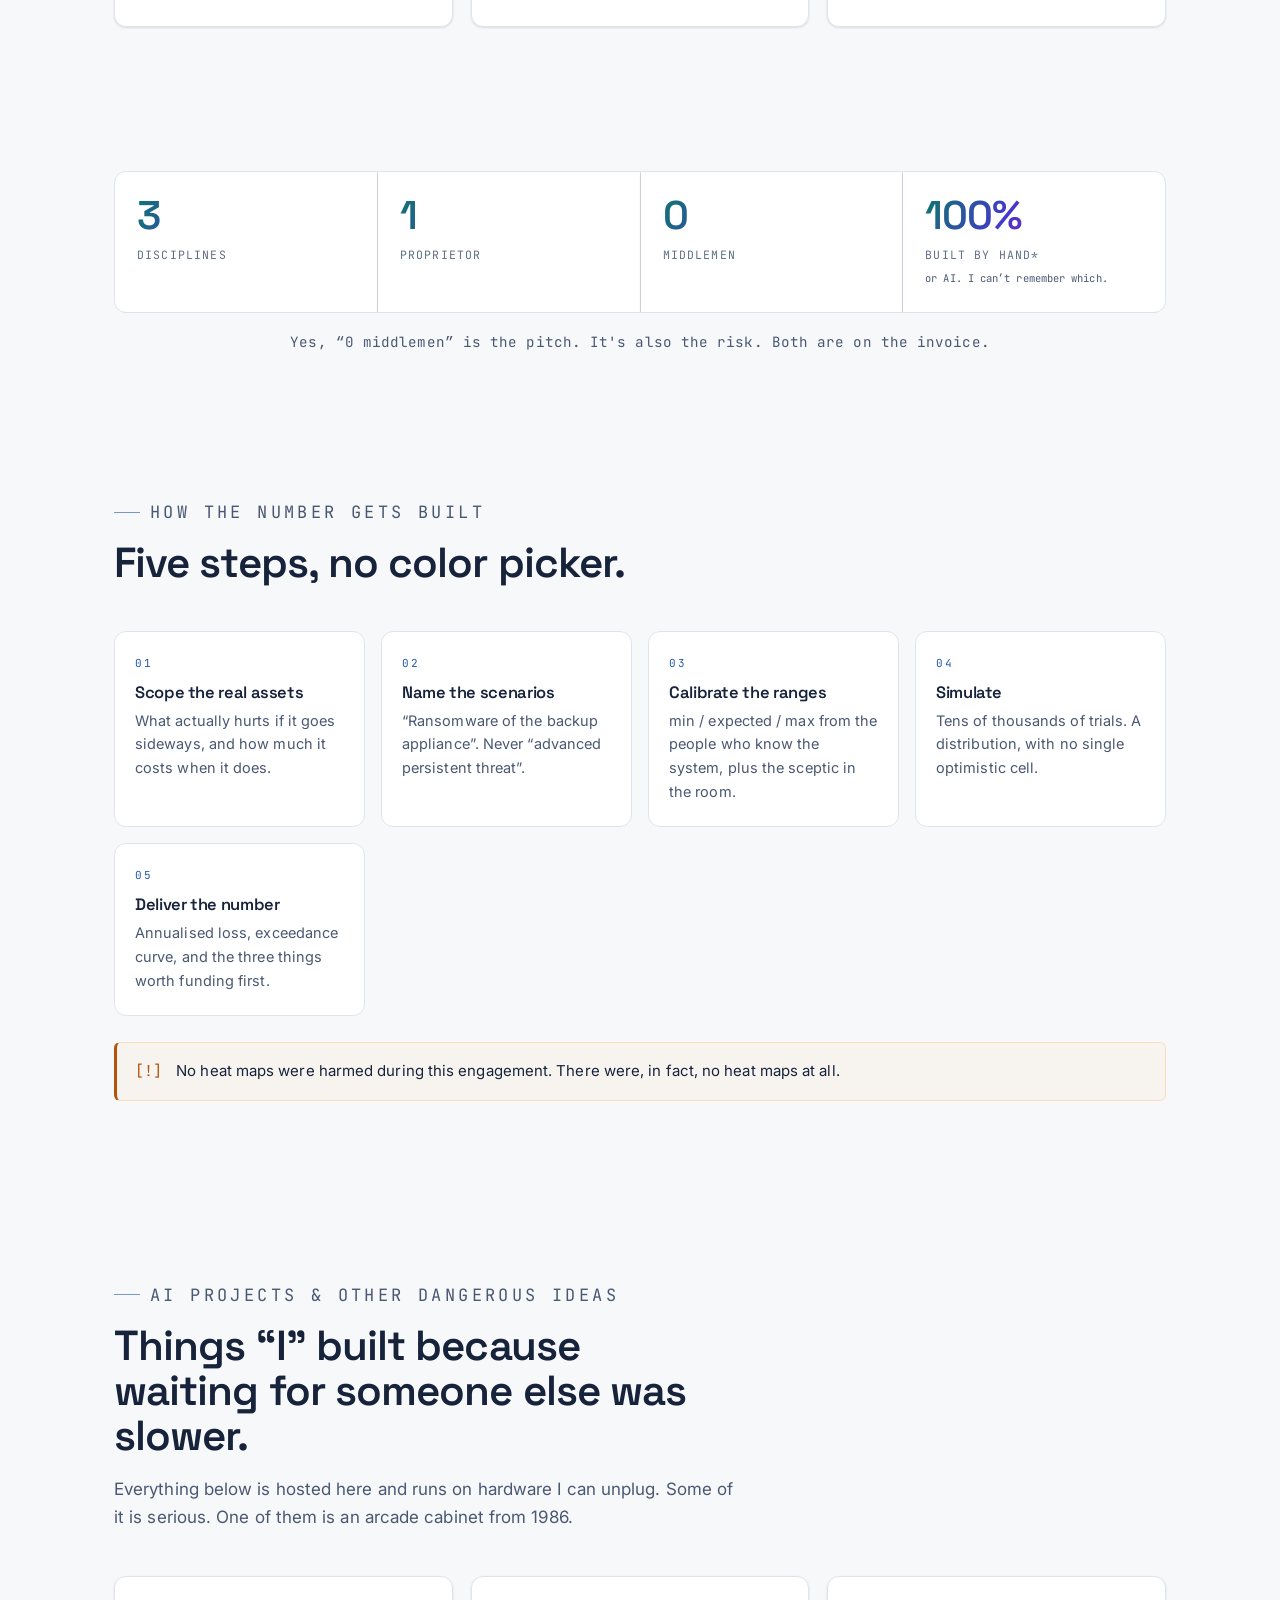
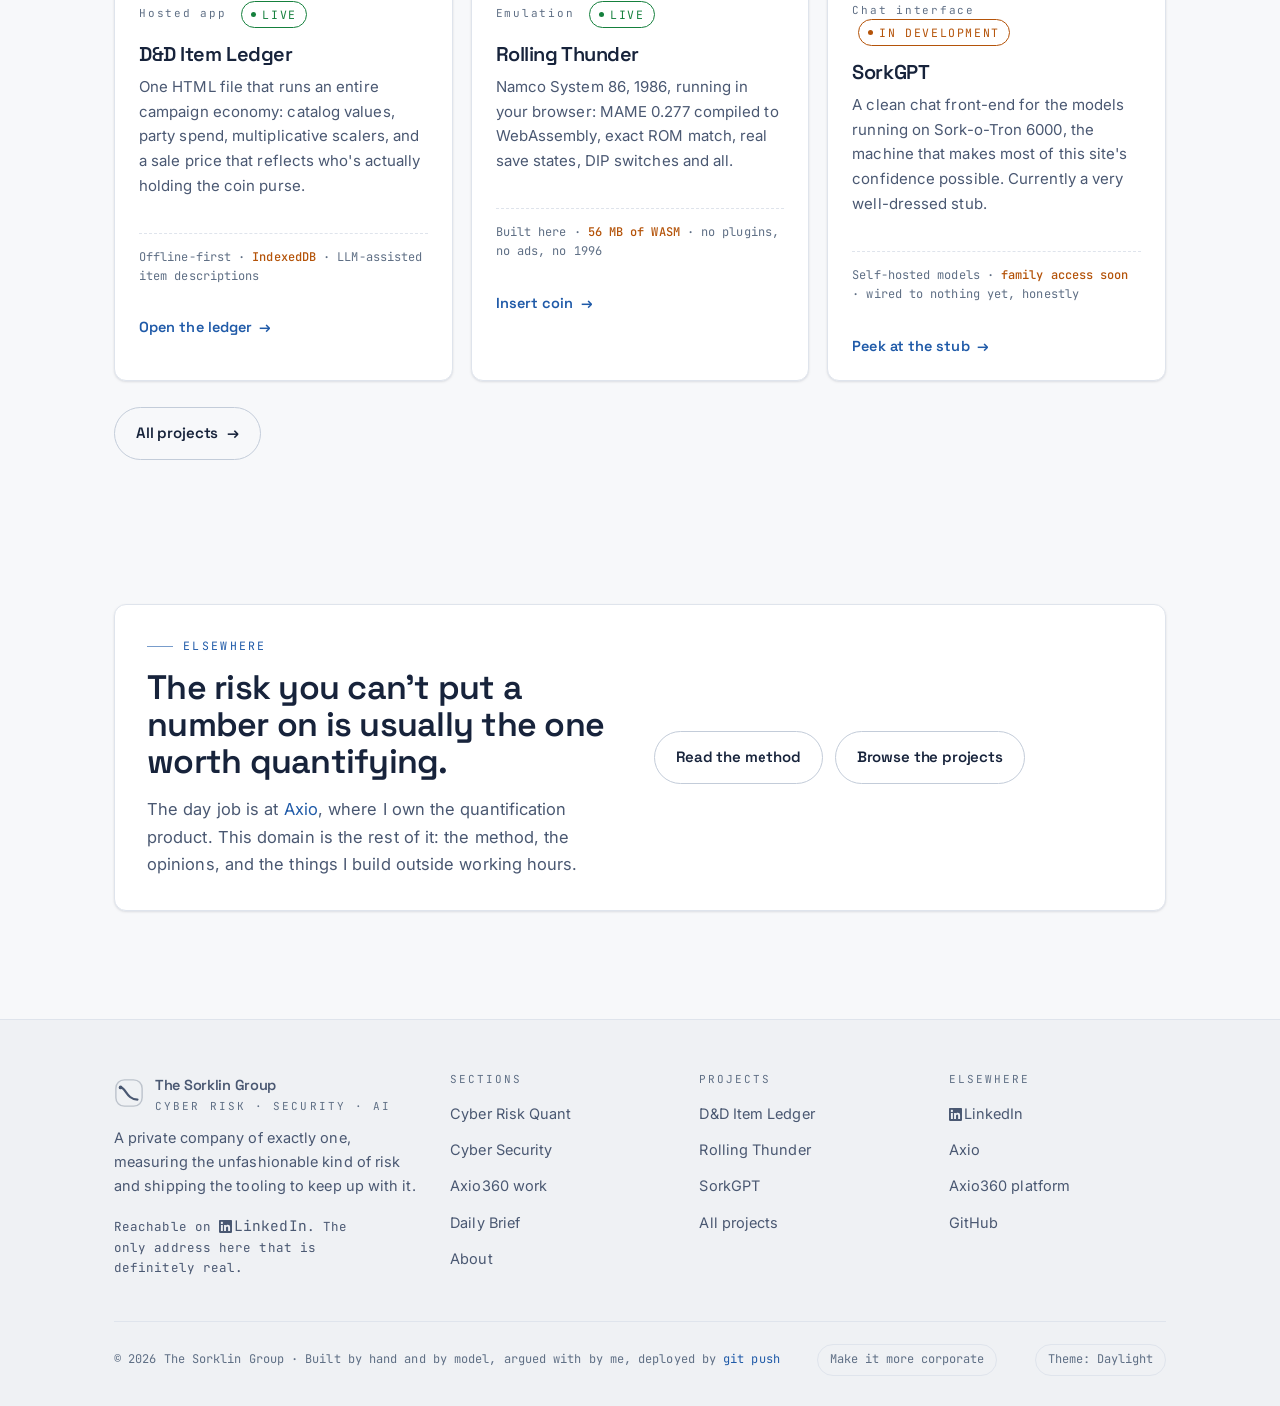
==== commit 06a544f1: "Foundations pass: contrast, text floor, skip link, no-JS guard, cleanup Audit-driven fixes in shared" ====
--- a/index.html
+++ b/index.html
@@ -10,7 +10,7 @@
 <meta property="og:type" content="website">
 <meta property="og:url" content="https://www.sorklin.com/">
 <meta name="theme-color" content="#05070b">
-  <script>try{var t=localStorage.getItem("sorklin:theme");document.documentElement.setAttribute("data-theme",t||"daylight")}catch(e){}</script>
+  <script>try{var t=localStorage.getItem("sorklin:theme");document.documentElement.setAttribute("data-theme",t||"daylight";var m=document.querySelector('meta[name="theme-color"]');if(m)m.setAttribute("content",t==="midnight"?"#05070b":t==="arcade"?"#fff9ef":t==="press"?"#fdf1e3":"#f7f8fa")}catch(e){}</script>
 <link rel="icon" href="/assets/img/favicon.svg" type="image/svg+xml">
 <link rel="canonical" href="https://www.sorklin.com/">
 <link rel="preconnect" href="https://fonts.googleapis.com">
@@ -197,7 +197,7 @@
         <p class="kicker">AI projects &amp; other dangerous ideas</p>
         <h2 class="title">Things “I” built because waiting for someone else was slower.</h2>
         <p>Everything below is hosted here and runs on hardware I can unplug.
-          Some of it is serious. One of it is an arcade cabinet from 1986.</p>
+          Some of it is serious. One of them is an arcade cabinet from 1986.</p>
       </div>
 
       <div class="grid c3">
--- a/assets/css/site.css
+++ b/assets/css/site.css
@@ -13,7 +13,11 @@
   --line-2: rgba(255, 255, 255, 0.16);
   --ink: #e9eef5;
   --dim: #93a1b3;
-  --dim-2: #6a7786;
+  --dim-2: #7f8c9d;
+  /* Aliases that rules referenced without ever being defined; they ride the
+     theme overrides like the tokens they point at. */
+  --ink-2: var(--dim);
+  --ink-3: var(--dim-2);
 
   --cyan: #5de1ff;
   --violet: #b085f5;
@@ -122,6 +126,17 @@
   overflow: hidden; clip: rect(0 0 0 0); white-space: nowrap; border: 0;
 }
 
+/* The skip link becomes visible when keyboard-focused (token-built, every theme). */
+.sr-only:focus,
+.sr-only:focus-visible {
+  position: fixed; top: 12px; left: 12px; width: auto; height: auto;
+  margin: 0; padding: 10px 14px; overflow: visible; clip: auto;
+  white-space: nowrap; z-index: 200;
+  background: var(--panel); color: var(--ink);
+  border: 1px solid var(--line-2); border-radius: var(--r-sm);
+  outline: 2px solid var(--cyan); outline-offset: 2px;
+}
+
 /* ----------------------------------------------------------------- nav -- */
 .site-nav {
   position: fixed;
@@ -166,7 +181,7 @@
 .brand small {
   display: block;
   font-family: var(--mono);
-  font-size: 9.5px;
+  font-size: 11px;
   letter-spacing: 0.19em;
   text-transform: uppercase;
   color: var(--dim-2);
@@ -463,33 +478,9 @@
 }
 @keyframes blink { to { visibility: hidden; } }
 
-/* ------------------------------------------------------------- ticker -- */
-.ticker {
-  border-block: 1px solid var(--line);
-  background: rgba(255, 255, 255, 0.018);
-  overflow: hidden;
-  padding: 13px 0;
-  mask-image: linear-gradient(90deg, transparent, #000 8%, #000 92%, transparent);
-  -webkit-mask-image: linear-gradient(90deg, transparent, #000 8%, #000 92%, transparent);
-}
-.ticker-track {
-  display: flex;
-  width: max-content;
-  gap: 44px;
-  animation: slide 42s linear infinite;
-}
-.ticker:hover .ticker-track { animation-play-state: paused; }
-.ticker-track span {
-  font-family: var(--mono);
-  font-size: 12.5px;
-  letter-spacing: 0.06em;
-  color: var(--dim-2);
-  display: inline-flex;
-  align-items: center;
-  gap: 44px;
-  white-space: nowrap;
-}
-.ticker-track span::after { content: "◆"; color: rgba(93, 225, 255, 0.4); font-size: 9px; }
+/* ------------------------------------------------------------- ticker --
+   (removed 2026-11-16: no page has shipped ticker markup for a long time;
+   the dead subsystem went with the reduced-motion reference below) */
 @keyframes slide { to { transform: translateX(-50%); } }
 
 /* ------------------------------------------------------------ sections -- */
@@ -641,7 +632,7 @@
   align-items: center;
   gap: 6px;
   font-family: var(--mono);
-  font-size: 10.5px;
+  font-size: 11.5px;
   letter-spacing: 0.14em;
   text-transform: uppercase;
   padding: 4px 9px;
@@ -785,8 +776,10 @@
 .crumbs .sep { opacity: 0.5; }
 
 /* ------------------------------------------------------------- reveal -- */
-.reveal { opacity: 0; transform: translateY(18px); transition: opacity 0.7s var(--ease), transform 0.7s var(--ease); }
-.reveal.in { opacity: 1; transform: none; }
+/* Hidden state is gated on html.js (set at the top of site.js): without
+   JavaScript the content renders normally instead of staying invisible. */
+html.js .reveal { opacity: 0; transform: translateY(18px); transition: opacity 0.7s var(--ease), transform 0.7s var(--ease); }
+html.js .reveal.in { opacity: 1; transform: none; }
 
 /* --------------------------------------------------- corporate mode -- */
 /* The "Make it corporate" toggle. Hides the jokes, swaps in board-safe copy. */
@@ -1041,7 +1034,7 @@
 .news-date-d { font-size: 19px; font-weight: 600; letter-spacing: -0.01em; margin: 0; }
 .news-date-tag {
   font-family: var(--mono);
-  font-size: 10.5px;
+  font-size: 11.5px;
   letter-spacing: 0.14em;
   text-transform: uppercase;
   color: var(--bg);
@@ -1098,7 +1091,7 @@
 .news-tldr .lbl {
   flex: none;
   font-family: var(--mono);
-  font-size: 10px;
+  font-size: 11px;
   letter-spacing: 0.14em;
   text-transform: uppercase;
   color: var(--cyan);
@@ -1134,7 +1127,7 @@
 .news-details-body { padding: 14px 16px 16px; display: grid; gap: 12px; }
 .news-sub {
   font-family: var(--mono);
-  font-size: 10px;
+  font-size: 11px;
   letter-spacing: 0.14em;
   text-transform: uppercase;
   color: var(--dim-2);
@@ -1195,7 +1188,7 @@
 .dd-tldr .lbl {
   flex: none;
   font-family: var(--mono);
-  font-size: 10px;
+  font-size: 11px;
   letter-spacing: 0.14em;
   text-transform: uppercase;
   color: var(--cyan);
@@ -1233,7 +1226,7 @@
   align-items: center;
   gap: 8px;
   font-family: var(--mono);
-  font-size: 10.5px;
+  font-size: 11.5px;
   letter-spacing: 0.16em;
   text-transform: uppercase;
   color: var(--cyan);
@@ -1278,8 +1271,7 @@
     animation-iteration-count: 1 !important;
     transition-duration: 0.001ms !important;
   }
-  .reveal { opacity: 1; transform: none; }
-  .ticker-track { animation: none; }
+  html.js .reveal { opacity: 1; transform: none; }
   #field { display: none; }
 }
 
@@ -1303,7 +1295,7 @@
   --line-2: #c3ccd9;
   --ink: #17233b;
   --dim: #4a5872;
-  --dim-2: #8593aa;
+  --dim-2: #5f6f85;
   --cyan: #1f5aa8;
   --violet: #6d5bd0;
   --amber: #b45309;
@@ -1340,7 +1332,7 @@
   --line-2: #1c150e;
   --ink: #1c150e;
   --dim: #5c5142;
-  --dim-2: #97896f;
+  --dim-2: #6f6449;
   --cyan: #e11d48;
   --violet: #5b4bc4;
   --amber: #c2410c;
@@ -1384,7 +1376,7 @@
   --line-2: #c9b28d;
   --ink: #201a12;
   --dim: #5f5344;
-  --dim-2: #94836c;
+  --dim-2: #6d5f4b;
   --cyan: #0f5499;
   --violet: #8a4b0f;
   --amber: #b45309;
